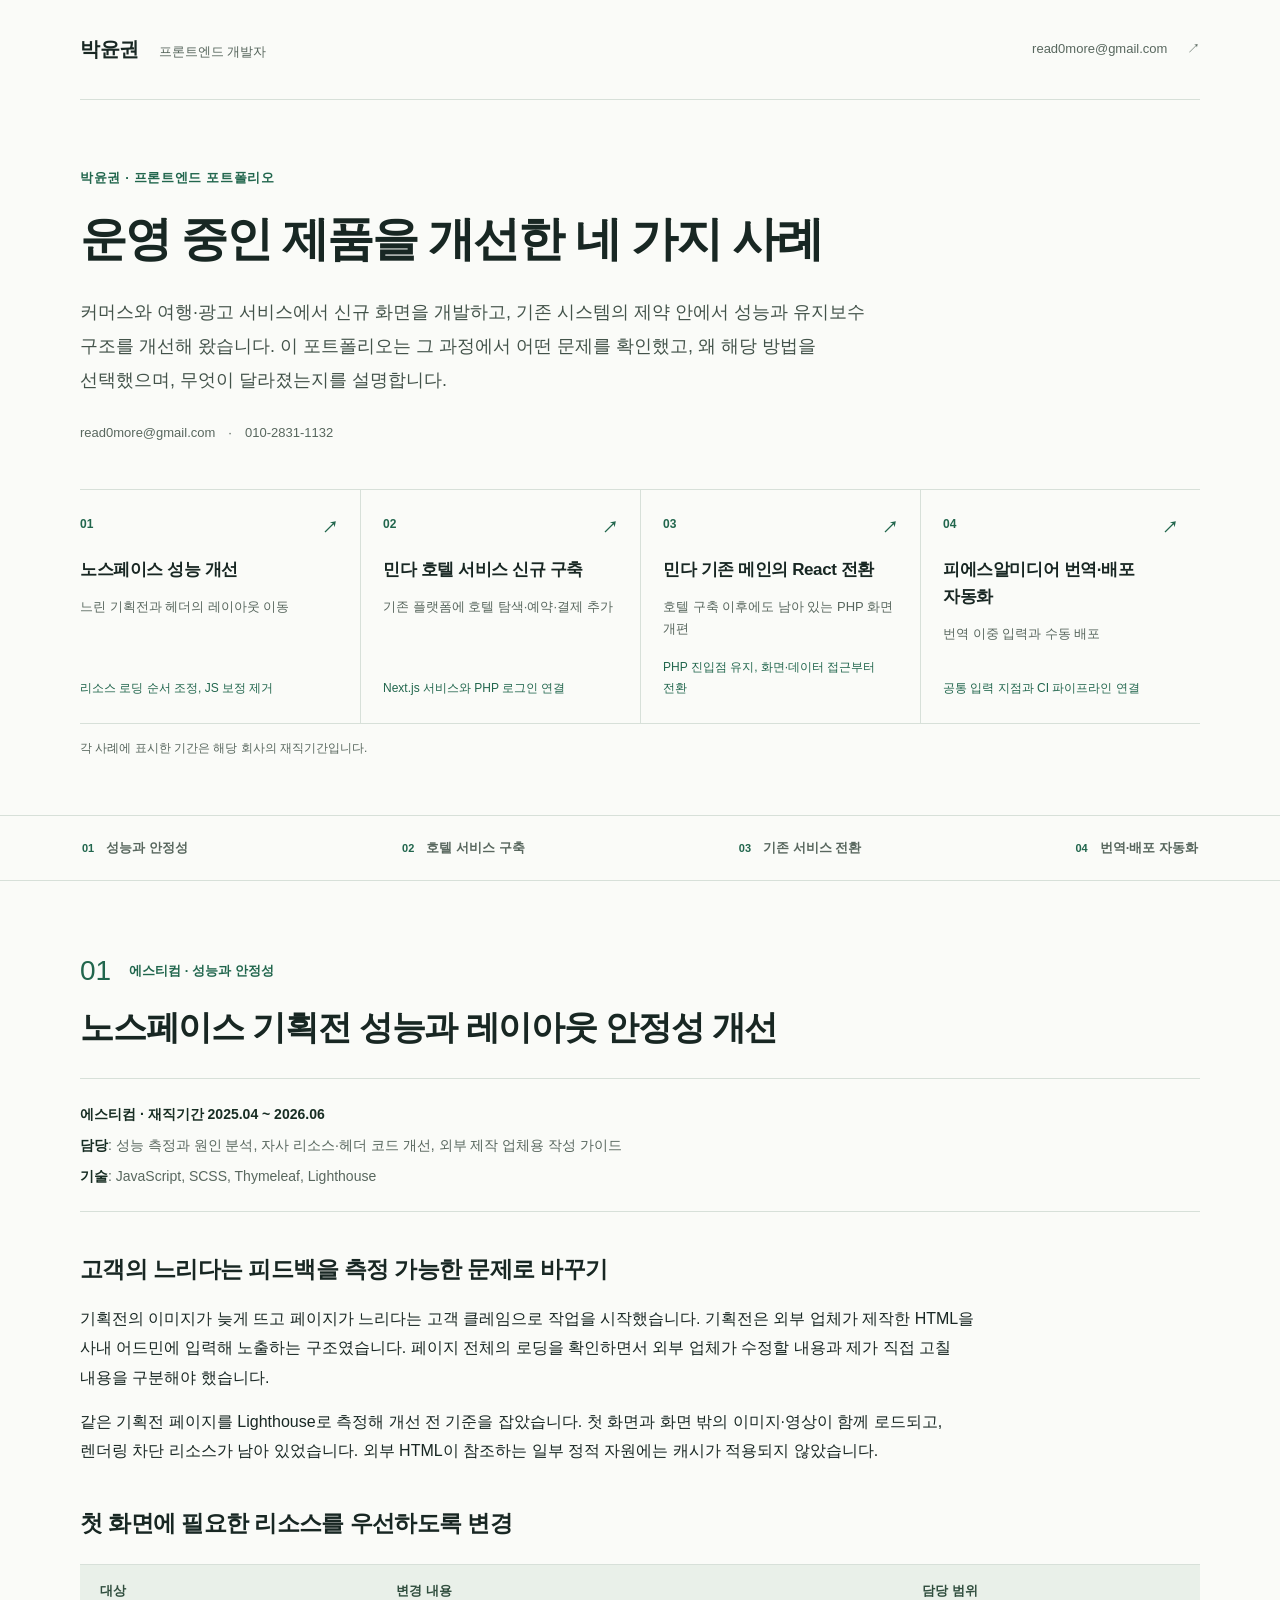
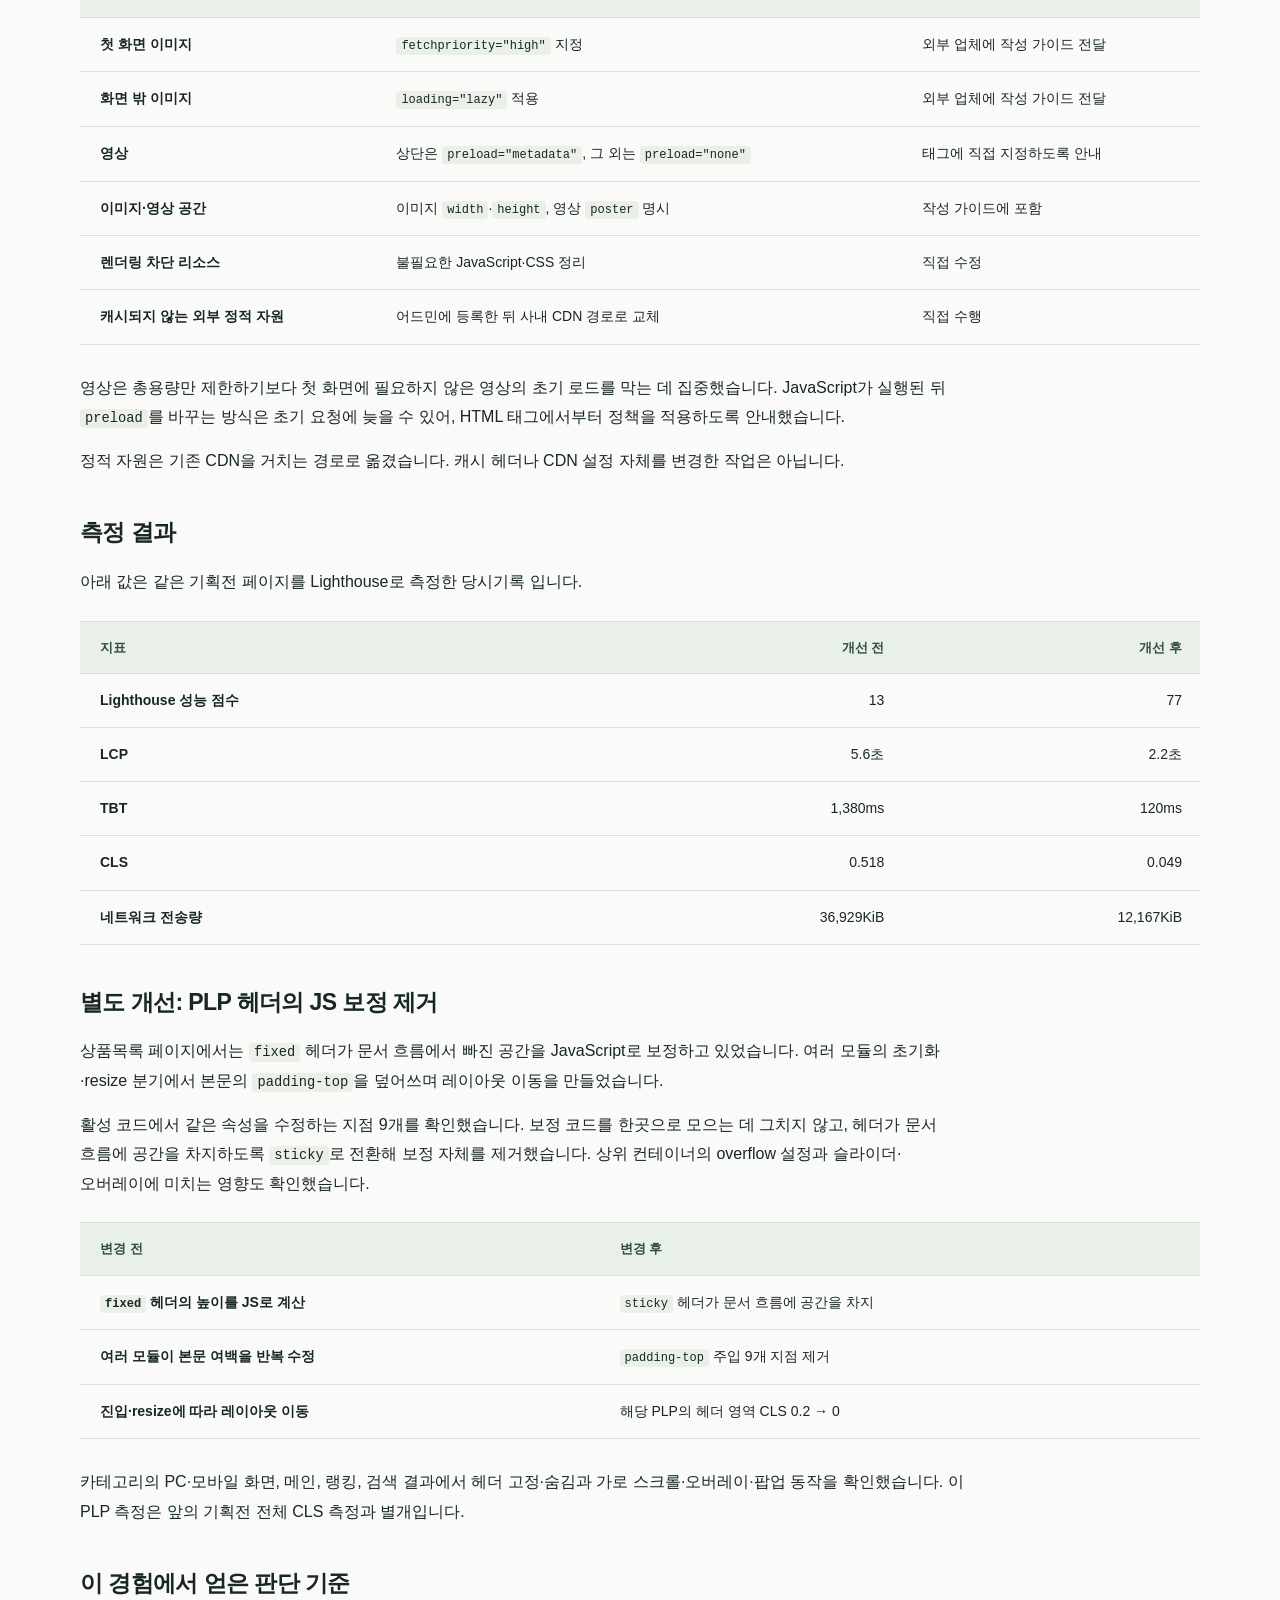
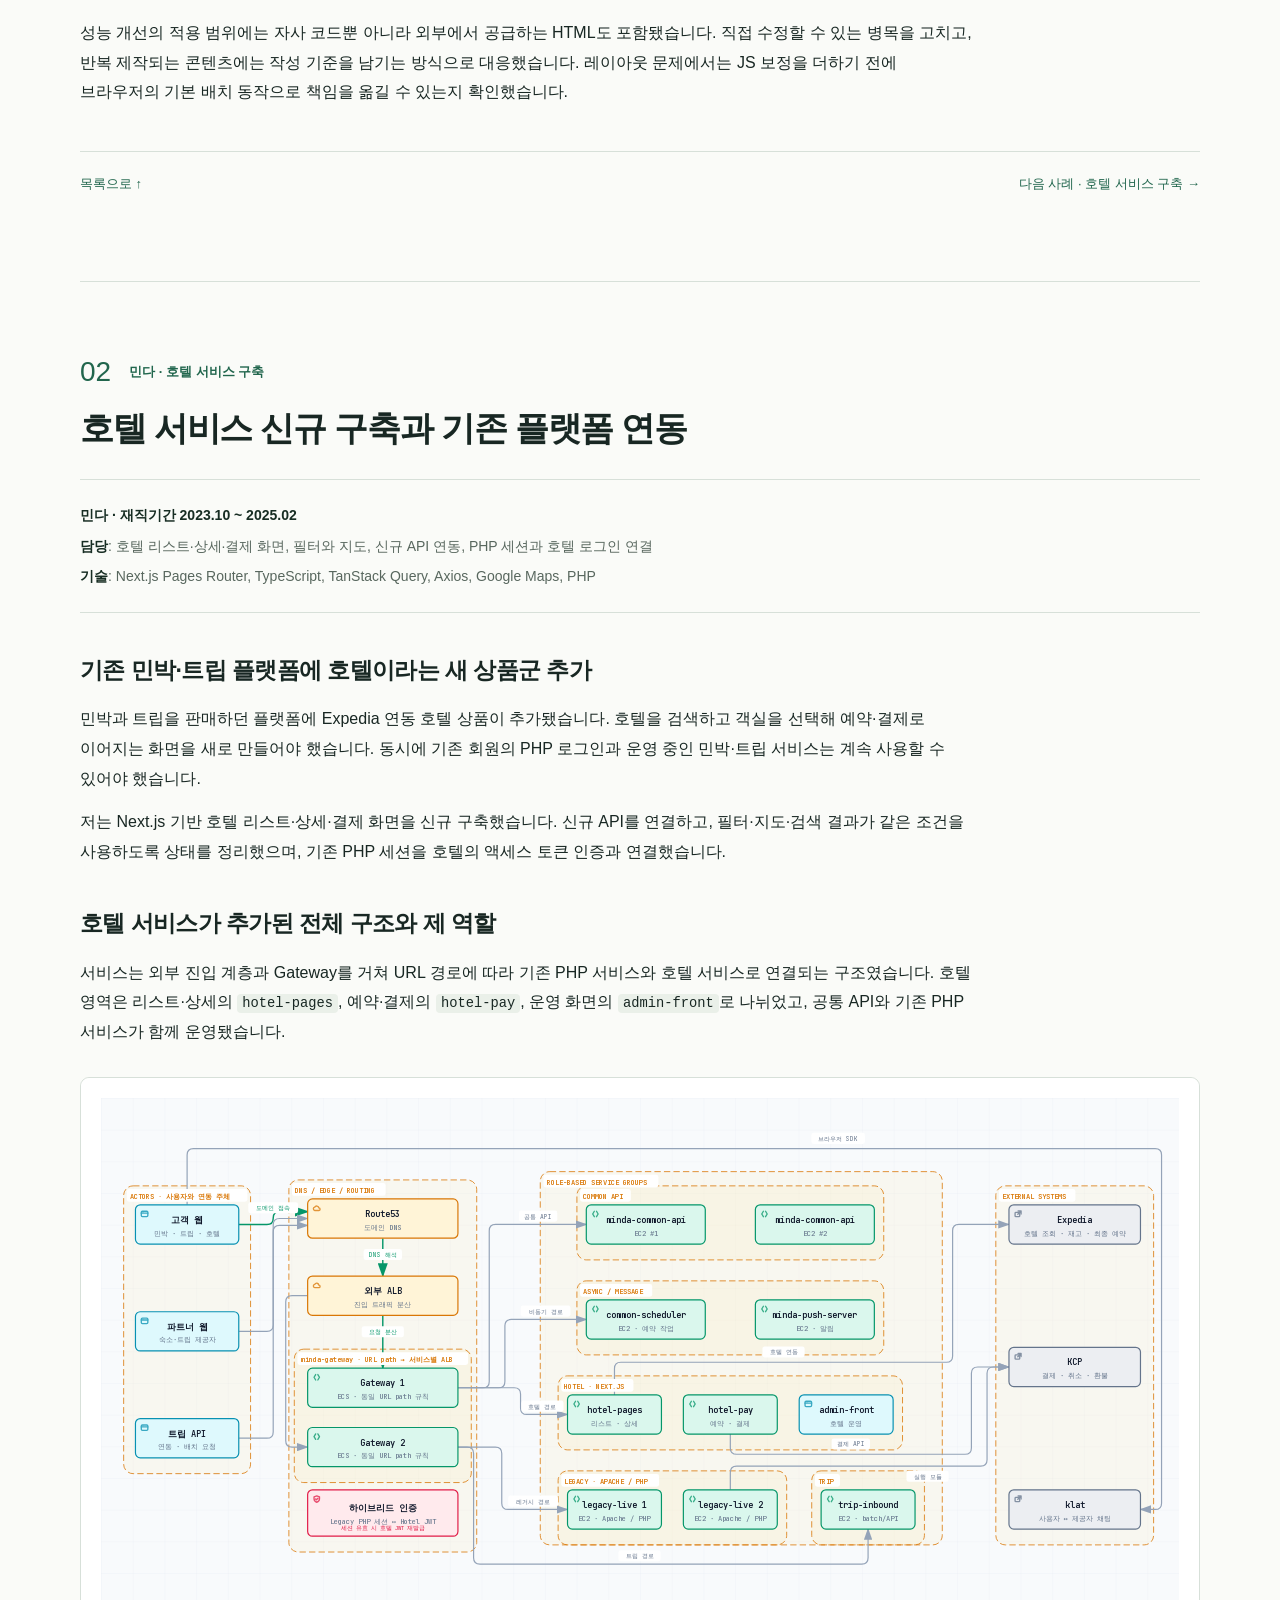
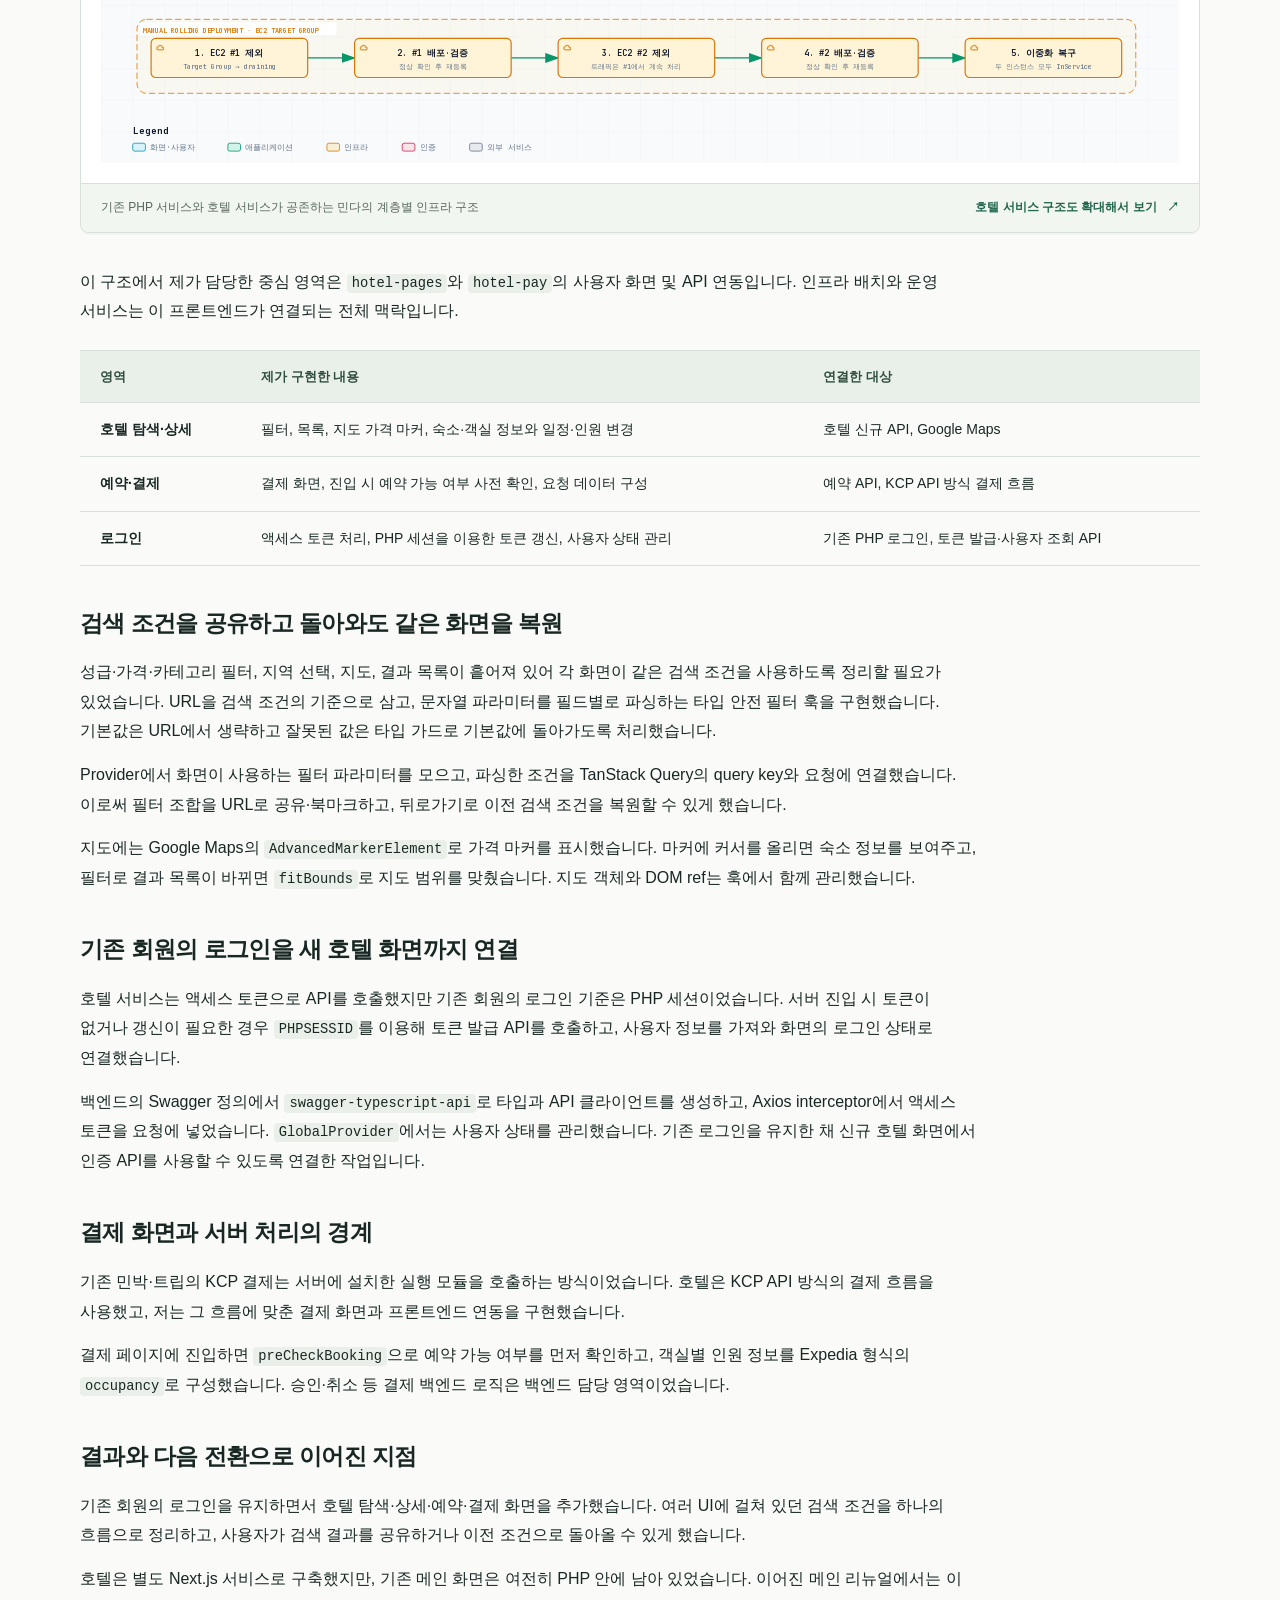
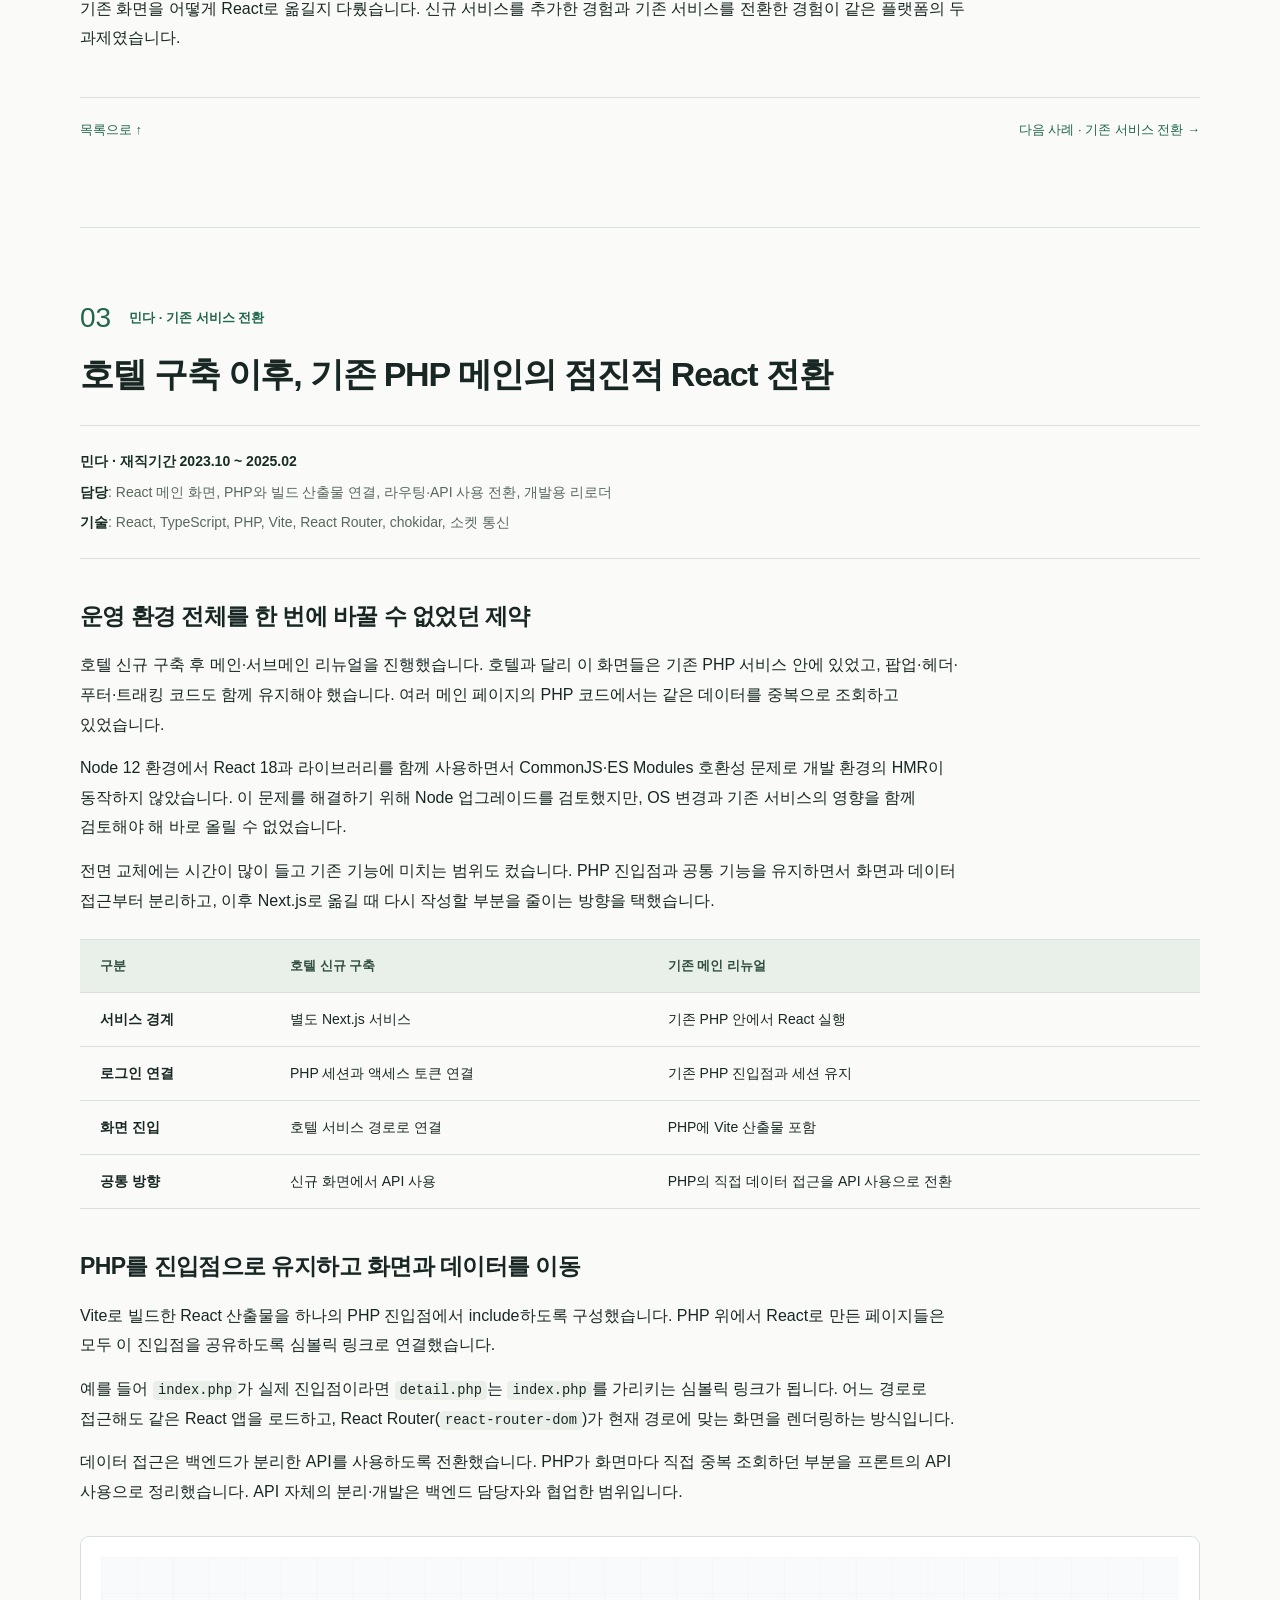
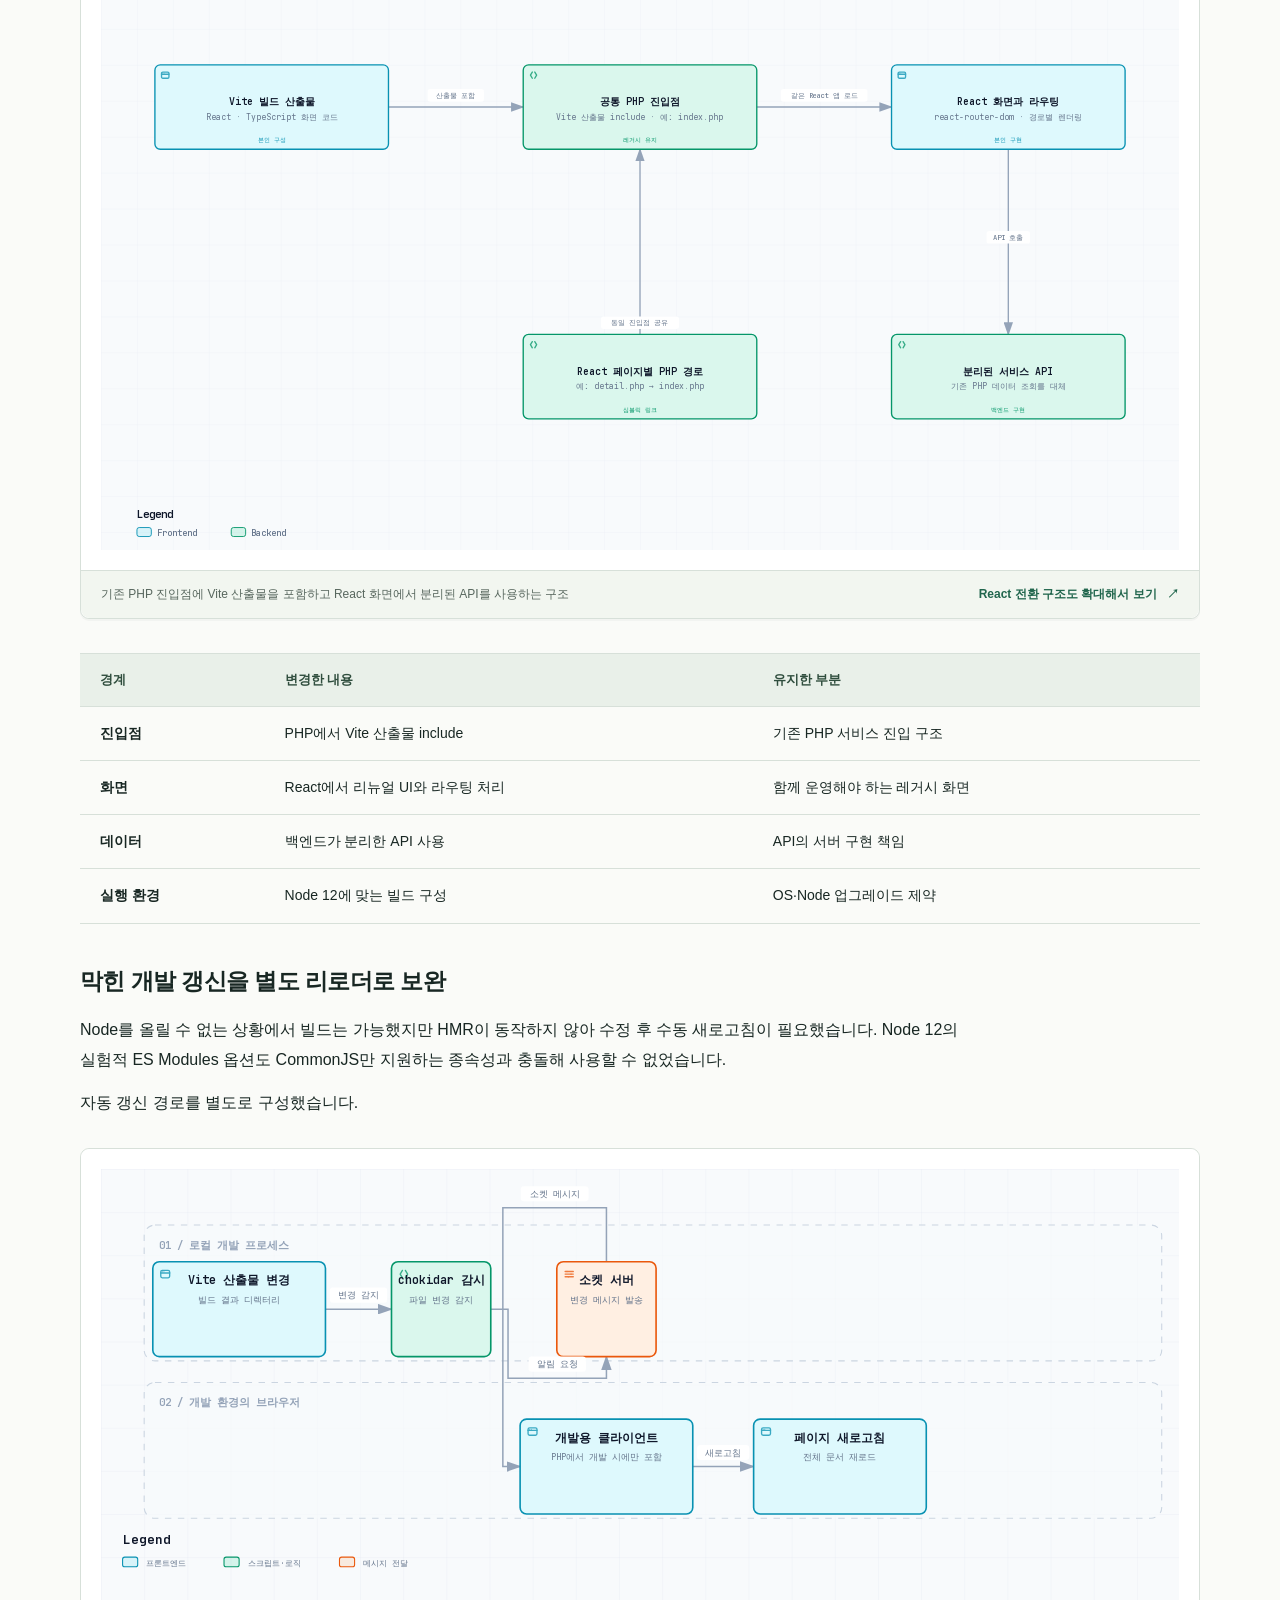
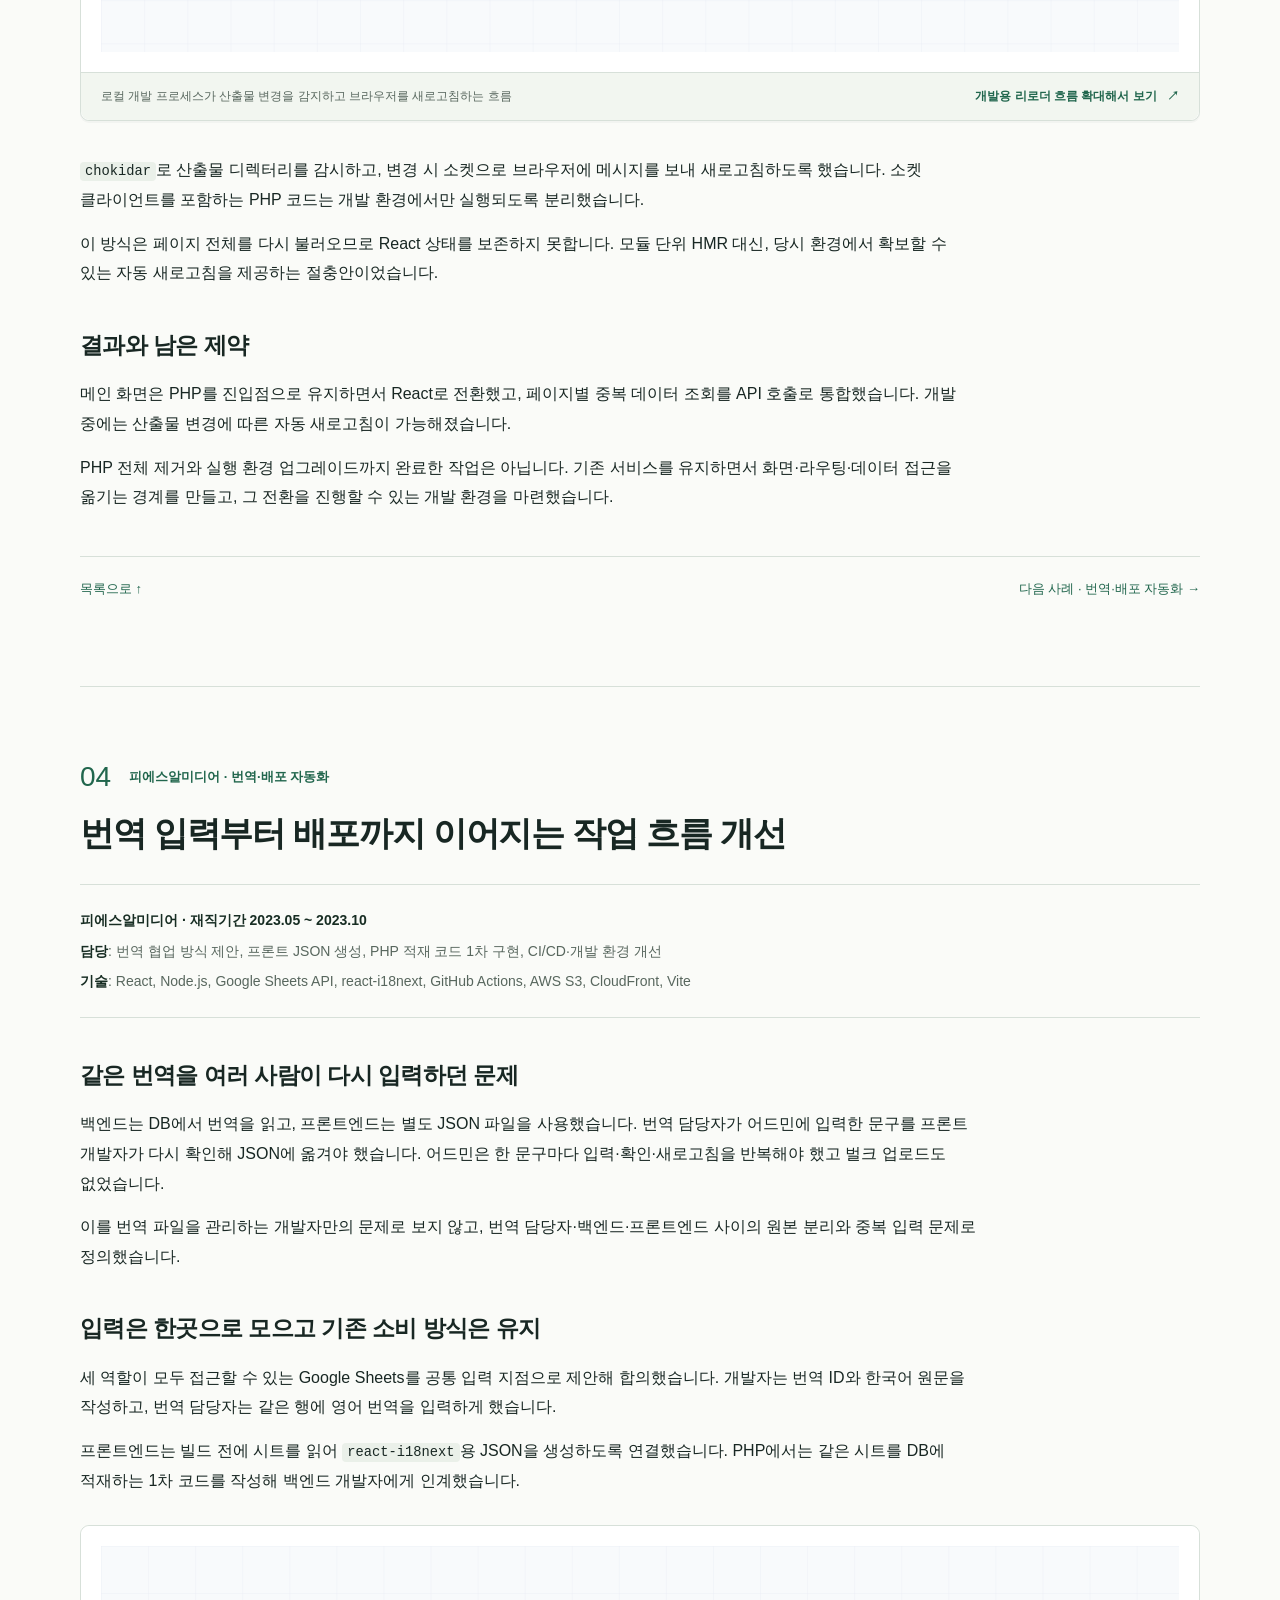
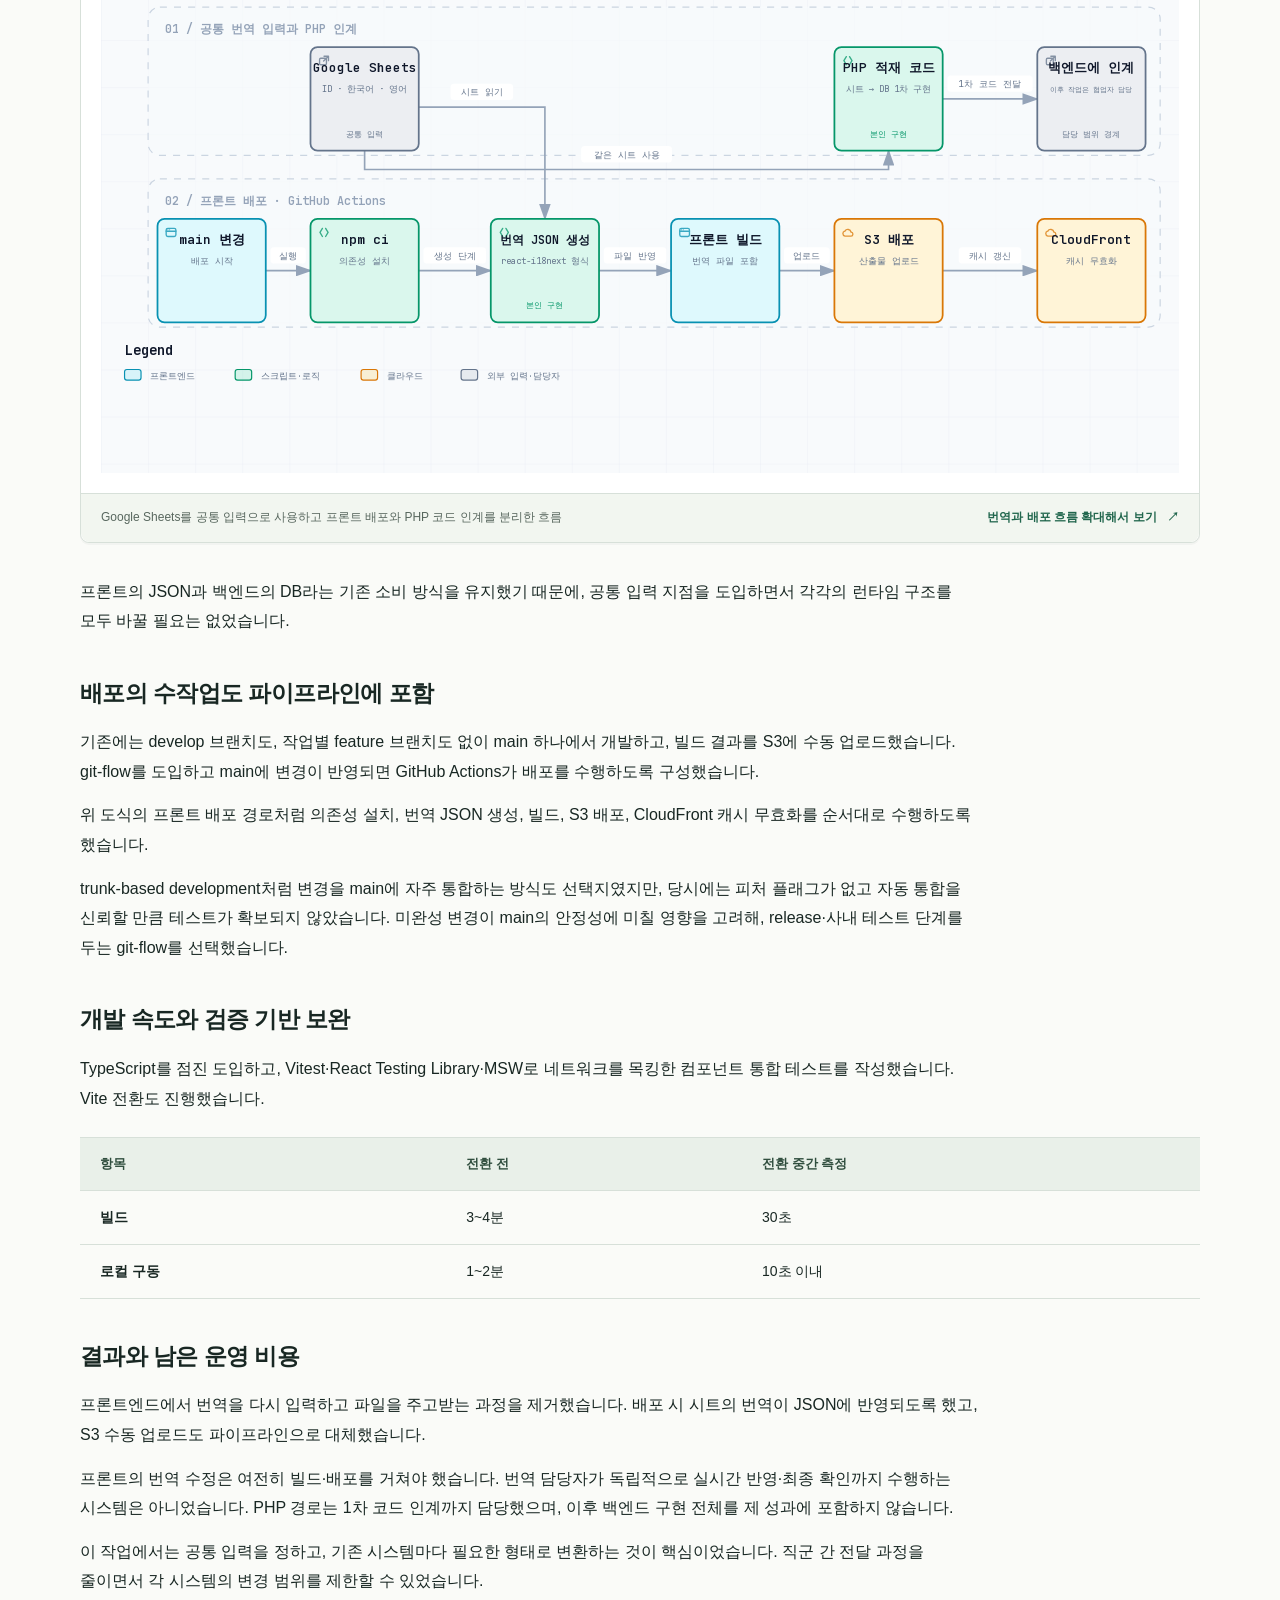
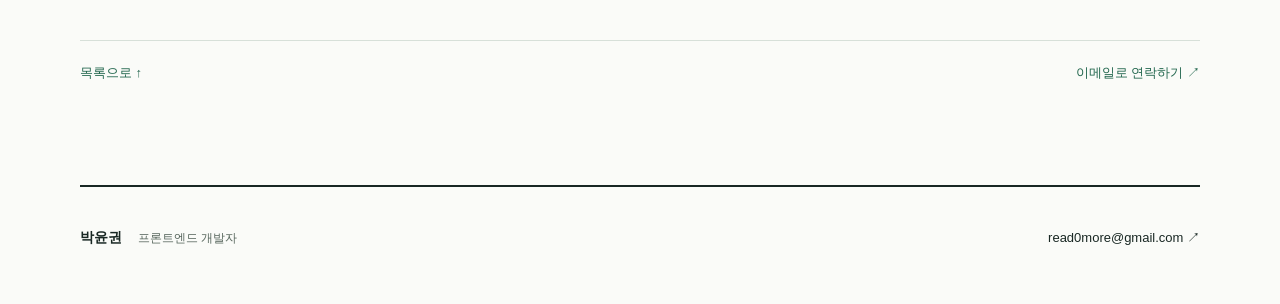
==== index.html @ 68dfb3a8 "포트폴리오 HTML 게시" ====
<!doctype html>
<html lang="ko"><head><meta charset="utf-8"><meta name="viewport" content="width=device-width,initial-scale=1"><meta name="color-scheme" content="light"><meta name="description" content="박윤권 프론트엔드 포트폴리오. 커머스 성능 개선, 호텔 서비스 신규 구축, PHP의 React 전환, 번역과 배포 자동화."><title>박윤권 · 프론트엔드 포트폴리오</title><style>:root{--ink:#182723;--muted:#58675e;--line:#d7e0d9;--paper:#fafbf8;--accent:#21664d;--wash:#e9f0e9;--white:#fff;--nav-height:64px;color-scheme:light;font-family:-apple-system,BlinkMacSystemFont,"Apple SD Gothic Neo","Malgun Gothic","Noto Sans KR",sans-serif;font-size:16px}
*{box-sizing:border-box}html{scroll-behavior:smooth;scroll-padding-top:16px}body{margin:0;background:var(--paper);color:var(--ink);line-height:1.85;word-break:keep-all;overflow-wrap:break-word}a{color:inherit;text-underline-offset:4px}button{font:inherit;cursor:pointer}button,a{-webkit-tap-highlight-color:transparent}button:focus-visible,a:focus-visible,[tabindex]:focus-visible{outline:3px solid #51886d;outline-offset:5px}.wrap{width:min(1120px,calc(100% - 96px));margin-inline:auto}.skip{position:fixed;top:-100px;background:var(--ink);color:#fff;z-index:20;padding:10px 18px}.skip:focus{top:8px}.site-header{display:flex;align-items:center;justify-content:space-between;min-height:100px;border-bottom:1px solid var(--line);gap:16px}.wordmark{font-size:20px;font-weight:760;text-decoration:none;letter-spacing:-.5px;white-space:nowrap}.wordmark span{font-size:13px;font-weight:500;margin-left:20px;color:var(--muted);letter-spacing:0}.contact-link{font-size:13px;text-decoration:none;color:var(--muted)}.contact-link span{margin-left:16px}.hero{padding-block:66px 56px}.eyebrow{font-size:13px;font-weight:750;letter-spacing:.05em;color:var(--accent);margin:0 0 18px}.hero h1{max-width:750px;font-size:clamp(32px,3.7vw,50px);line-height:1.3;letter-spacing:-2px;font-weight:750;margin:0 0 25px;text-wrap:balance}.hero-description{max-width:785px;font-size:18px;line-height:1.9;color:#43534a;margin:0}.hero-contact{display:flex;gap:13px;font-size:13px;margin-top:24px;color:var(--muted)}.hero-contact a{text-decoration:none}.overview{display:grid;grid-template-columns:repeat(4,minmax(0,1fr));margin-top:44px;border-top:1px solid var(--line);border-bottom:1px solid var(--line)}.overview-card{display:flex;flex-direction:column;gap:9px;text-decoration:none;padding:23px 22px 25px 0;min-width:0}.overview-card+.overview-card{padding-left:22px;border-left:1px solid var(--line)}.card-number{font-size:12px;color:var(--accent);font-weight:750;display:flex;justify-content:space-between}.card-number span{font-size:16px}.overview-card h3{font-size:17px;line-height:1.6;letter-spacing:-.4px;margin:4px 0}.overview-card p{font-size:13px;color:var(--muted);line-height:1.7;margin:0}.card-choice{font-size:12px;margin-top:auto;padding-top:8px;color:var(--accent);line-height:1.7}.overview-card:hover h3{text-decoration:underline;text-underline-offset:4px}.period-note{font-size:12px;color:var(--muted);margin:13px 0 0}.section-nav{position:sticky;top:0;z-index:5;background:rgba(250,251,248,.97);backdrop-filter:blur(12px);border-block:1px solid var(--line)}.section-nav .wrap{display:flex;justify-content:space-between;align-items:stretch;min-height:64px;gap:10px}.section-nav a{display:flex;align-items:center;gap:12px;font-size:13px;font-weight:600;text-decoration:none;border-bottom:3px solid transparent;padding:15px 2px 12px;color:var(--muted)}.section-nav a span{font-size:11px;font-variant-numeric:tabular-nums;color:var(--accent)}.section-nav a[aria-current="location"]{border-bottom-color:var(--accent);color:var(--ink)}.case{padding-block:76px 0;scroll-margin-top:0}.case+.case{border-top:1px solid var(--line);margin-top:85px}.case-header .eyebrow{display:flex;align-items:center;gap:18px;letter-spacing:0}.case-header .eyebrow span{font-size:28px;font-weight:500;line-height:1}.case-header h2{font-size:34px;line-height:1.45;letter-spacing:-1.2px;margin:0 0 26px;max-width:980px;text-wrap:balance}.case-meta{border-top:1px solid var(--line);border-bottom:1px solid var(--line);padding:18px 0;margin-bottom:40px;font-size:14px;line-height:1.9}.case-meta p{margin:4px 0!important;max-width:none!important}.case-meta p:first-child{font-weight:650}.case-meta p:first-child strong{font-weight:650}.case-meta p:not(:first-child){color:var(--muted)}.case-meta strong{color:var(--ink)}.case-content p{margin:14px 0;max-width:900px}.case-content strong{font-weight:700;color:#172d23}.story-block{margin-top:40px}.story-block:first-child{margin:0}.story-block h3{font-size:23px;line-height:1.5;letter-spacing:-.6px;margin:0 0 17px;font-weight:720}.table-scroll{width:100%;margin:24px 0 28px;overflow-x:auto;border-block:1px solid var(--line)}table{width:100%;border-collapse:collapse;font-size:14px;line-height:1.8;text-align:left}th,td{padding:14px 18px;vertical-align:top;border-bottom:1px solid var(--line)}th{background:var(--wash);font-size:13px;font-weight:700;white-space:nowrap;color:#304e3e}tbody tr:last-child td{border-bottom:0}td:first-child{font-weight:600}th:first-child,td:first-child{padding-left:20px}code{font-family:ui-monospace,SFMono-Regular,Consolas,monospace;font-size:.86em;background:#eaf0e9;padding:2px 5px;border-radius:4px;word-break:normal;overflow-wrap:anywhere}.diagram{margin:30px 0 34px;background:var(--white);border:1px solid var(--line);border-radius:9px;box-shadow:0 2px 0 rgba(28,48,36,.03)}.diagram-preview{display:block;width:100%;background:#fff;border:0;padding:20px;border-radius:9px 9px 0 0;line-height:0}.diagram-preview img{display:block;width:100%;height:auto}.diagram-preview:hover{background:#f6f9f5}.diagram figcaption{border-top:1px solid var(--line);display:flex;align-items:center;justify-content:space-between;gap:20px;padding:14px 20px;line-height:1.6;background:#f2f6f0;border-radius:0 0 9px 9px}.diagram figcaption>span{font-size:12px;color:var(--muted);max-width:60%}.open-diagram{border:0;background:transparent;color:var(--accent);padding:0;font-size:12px;font-weight:700;text-align:right}.open-diagram span{margin-left:7px}.case-end{display:flex;justify-content:space-between;gap:20px;border-top:1px solid var(--line);margin-top:44px;padding-top:20px;font-size:13px;color:var(--accent)}.case-end a{text-decoration:none}.case-end a:hover{text-decoration:underline}.site-footer{margin-top:100px;display:flex;justify-content:space-between;align-items:center;border-top:2px solid var(--ink);padding-block:24px 42px;font-size:14px}.site-footer p{font-weight:700}.site-footer span{font-size:12px;color:var(--muted);font-weight:400;margin-left:12px}.site-footer a{text-decoration:none;font-size:13px}dialog{padding:0;border:0;border-radius:10px;width:calc(100vw - 32px);max-width:none;height:calc(100dvh - 32px);max-height:none;background:#f7f9fc;box-shadow:0 24px 90px #13231940}dialog::backdrop{background:#0b2018bd}dialog[open]{display:flex;flex-direction:column}.dialog-toolbar{display:flex;align-items:center;justify-content:space-between;gap:20px;min-height:54px;padding:8px 20px;background:var(--white);border-bottom:1px solid var(--line)}.dialog-toolbar h2{font-size:14px;margin:0;font-weight:650;line-height:1.5}.dialog-toolbar button{border:1px solid var(--line);background:var(--paper);color:var(--ink);font-size:13px;border-radius:6px;padding:5px 13px;white-space:nowrap}.dialog-toolbar button span{font-size:20px;margin-left:8px}.dialog-toolbar button:hover{background:var(--wash)}#diagram-frame{flex:1;border:0;min-height:0;width:100%;background:#f7f9fc}
@media(min-width:1700px){.wrap{width:min(1200px,calc(100% - 120px))}.hero{padding-block:80px 64px}.hero h1{font-size:54px}.case-header h2{font-size:38px}.case-content p{font-size:17px}.story-block h3{font-size:25px}}
@media(max-width:900px){.wrap{width:calc(100% - 48px)}.overview{grid-template-columns:repeat(2,minmax(0,1fr))}.overview-card{padding:22px!important}.overview-card:nth-child(3){border-left:0}.overview-card:nth-child(n+3){border-top:1px solid var(--line)}.hero h1{max-width:640px}.case-header h2{font-size:29px}.diagram-preview{padding:10px}.section-nav a{font-size:12px;gap:7px}.case-content p{max-width:none}.contact-link{font-size:12px}.case{padding-top:54px}.hero-description{font-size:17px}}
@media(max-width:560px){html{scroll-padding-top:54px}.wrap{width:calc(100% - 36px)}.site-header{min-height:76px}.wordmark{font-size:18px}.wordmark span{margin-left:12px;font-size:11px}.contact-link{display:none}.hero{padding-block:36px 30px}.hero h1{font-size:32px;letter-spacing:-1.3px;line-height:1.4}.hero-description{font-size:15px;line-height:1.85}.hero-contact{font-size:12px;gap:8px;flex-wrap:wrap}.eyebrow{font-size:11px}.overview{margin-top:28px}.overview-card{padding:17px 13px!important}.overview-card h3{font-size:15px}.overview-card p,.card-choice{font-size:11px}.period-note{font-size:11px;line-height:1.75}.section-nav .wrap{display:grid;grid-template-columns:1fr 1fr;gap:0 16px;min-height:80px}.section-nav a{padding:9px 0 7px;font-size:11px;border-bottom-width:2px;line-height:1.5}.case{padding-top:42px;scroll-margin-top:0}.case+.case{margin-top:52px}.case-header .eyebrow span{font-size:23px}.case-header h2{font-size:26px;letter-spacing:-.8px;margin-bottom:20px}.case-meta{font-size:12px;padding-block:12px;margin-bottom:30px}.case-content p{font-size:15px;line-height:1.95}.story-block{margin-top:32px}.story-block h3{font-size:20px;line-height:1.55}table{min-width:520px;font-size:12px}th{font-size:12px}th,td{padding:12px}.diagram{margin-inline:-6px}.diagram-preview{padding:5px}.diagram figcaption{display:block;padding:12px}.diagram figcaption>span{display:block;max-width:none;font-size:11px}.open-diagram{display:block;text-align:left;margin-top:9px;font-size:11px}.case-end{font-size:11px;gap:10px}.site-footer{display:block;margin-top:60px;padding-bottom:30px}.site-footer p{margin-bottom:6px}dialog{width:100vw;height:100dvh;max-height:none;border-radius:0}.dialog-toolbar{padding:8px 12px;gap:12px}.dialog-toolbar h2{font-size:12px}.dialog-toolbar button{font-size:12px;padding:5px 10px}}
@media(prefers-reduced-motion:reduce){html{scroll-behavior:auto}}
@media print{html{scroll-behavior:auto}.wrap{width:auto;margin:0}.site-header,.section-nav,.case-end,dialog,.skip,.contact-link,.open-diagram{display:none!important}body{background:white;font-size:10pt;line-height:1.65}.hero{padding:0 0 20px}.hero h1{font-size:26pt}.hero-description{font-size:11pt}.overview-card{padding:12px!important}.case{break-before:page;padding-top:15px}.case+.case{margin-top:0;border:0}.case-header h2{font-size:20pt}.story-block h3{font-size:14pt;break-after:avoid}.story-block{margin-top:22px}p{orphans:3;widows:3}.diagram{break-inside:avoid;box-shadow:none}.diagram figcaption>span{max-width:none}.case-meta{font-size:10pt}table{font-size:9pt}.table-scroll{overflow:visible}.site-footer{margin-top:30px}.hero h1,.case-header h2{max-width:none}.diagram-preview{padding:5px}}

@media screen and (max-width:560px){.table-scroll{overflow:visible}table{display:block;min-width:0}thead{position:absolute;width:1px;height:1px;overflow:hidden;clip-path:inset(50%)}tbody{display:block}tbody tr{display:block;padding:10px 0;border-bottom:1px solid var(--line)}tbody tr:last-child{border-bottom:0}td,td:first-child,th:first-child{padding:5px 2px}td{display:grid;grid-template-columns:86px minmax(0,1fr);gap:10px;border:0;font-size:12px;font-weight:400!important;text-align:left!important}td:before{content:attr(data-label);color:var(--accent);font-size:11px;font-weight:700}td:first-child{font-weight:650!important}}
</style></head>
<body><a class="skip" href="#case-1">본문으로 이동</a><div id="top"></div><header class="site-header wrap"><a class="wordmark" href="#top">박윤권<span>프론트엔드 개발자</span></a><a class="contact-link" href="mailto:read0more@gmail.com">read0more@gmail.com <span aria-hidden="true">↗</span></a></header>
<main><section class="hero wrap" aria-labelledby="hero-title"><p class="eyebrow">박윤권 · 프론트엔드 포트폴리오</p><h1 id="hero-title">운영 중인 제품을 개선한 네 가지 사례</h1><p class="hero-description">커머스와 여행·광고 서비스에서 신규 화면을 개발하고, 기존 시스템의 제약 안에서 성능과 유지보수 구조를 개선해 왔습니다. 이 포트폴리오는 그 과정에서 어떤 문제를 확인했고, 왜 해당 방법을 선택했으며, 무엇이 달라졌는지를 설명합니다.</p><div class="hero-contact"><a href="mailto:read0more@gmail.com">read0more@gmail.com</a><span aria-hidden="true">·</span><a href="tel:01028311132">010-2831-1132</a></div><div class="overview"><a href="#case-1" class="overview-card"><span class="card-number">01 <span aria-hidden="true">↗</span></span><h3>노스페이스 성능 개선</h3><p>느린 기획전과 헤더의 레이아웃 이동</p><span class="card-choice">리소스 로딩 순서 조정, JS 보정 제거</span></a><a href="#case-2" class="overview-card"><span class="card-number">02 <span aria-hidden="true">↗</span></span><h3>민다 호텔 서비스 신규 구축</h3><p>기존 플랫폼에 호텔 탐색·예약·결제 추가</p><span class="card-choice">Next.js 서비스와 PHP 로그인 연결</span></a><a href="#case-3" class="overview-card"><span class="card-number">03 <span aria-hidden="true">↗</span></span><h3>민다 기존 메인의 React 전환</h3><p>호텔 구축 이후에도 남아 있는 PHP 화면 개편</p><span class="card-choice">PHP 진입점 유지, 화면·데이터 접근부터 전환</span></a><a href="#case-4" class="overview-card"><span class="card-number">04 <span aria-hidden="true">↗</span></span><h3>피에스알미디어 번역·배포 자동화</h3><p>번역 이중 입력과 수동 배포</p><span class="card-choice">공통 입력 지점과 CI 파이프라인 연결</span></a></div><p class="period-note">각 사례에 표시한 기간은 해당 회사의 재직기간입니다.</p></section>
<nav class="section-nav" aria-label="포트폴리오 사례"><div class="wrap"><a href="#case-1" data-section="case-1"><span>01</span> 성능과 안정성</a><a href="#case-2" data-section="case-2"><span>02</span> 호텔 서비스 구축</a><a href="#case-3" data-section="case-3"><span>03</span> 기존 서비스 전환</a><a href="#case-4" data-section="case-4"><span>04</span> 번역·배포 자동화</a></div></nav><div class="cases wrap"><article id="case-1" class="case" aria-labelledby="case-title-1"><header class="case-header"><p class="eyebrow"><span>01</span> 에스티컴 · 성능과 안정성</p><h2 id="case-title-1">노스페이스 기획전 성능과 레이아웃 안정성 개선</h2></header><div class="case-content"><section class="story-block"><div class="case-meta"><p><strong>에스티컴 · 재직기간 2025.04 ~ 2026.06</strong></p>
<p><strong>담당</strong>: 성능 측정과 원인 분석, 자사 리소스·헤더 코드 개선, 외부 제작 업체용 작성 가이드</p>
<p><strong>기술</strong>: JavaScript, SCSS, Thymeleaf, Lighthouse</p></div>
</section><section class="story-block"><h3>고객의 느리다는 피드백을 측정 가능한 문제로 바꾸기</h3>
<p>기획전의 이미지가 늦게 뜨고 페이지가 느리다는 고객 클레임으로 작업을 시작했습니다. 기획전은 외부 업체가 제작한 HTML을 사내 어드민에 입력해 노출하는 구조였습니다. 페이지 전체의 로딩을 확인하면서 외부 업체가 수정할 내용과 제가 직접 고칠 내용을 구분해야 했습니다.</p>
<p>같은 기획전 페이지를 Lighthouse로 측정해 개선 전 기준을 잡았습니다. 첫 화면과 화면 밖의 이미지·영상이 함께 로드되고, 렌더링 차단 리소스가 남아 있었습니다. 외부 HTML이 참조하는 일부 정적 자원에는 캐시가 적용되지 않았습니다.</p>
</section><section class="story-block"><h3>첫 화면에 필요한 리소스를 우선하도록 변경</h3>
<div class="table-scroll" tabindex="0" role="region" aria-label="비교 표"><table>
<thead>
<tr>
<th>대상</th>
<th>변경 내용</th>
<th>담당 범위</th>
</tr>
</thead>
<tbody><tr>
<td data-label="대상"><span class="cell-value">첫 화면 이미지</span></td>
<td data-label="변경 내용"><span class="cell-value"><code>fetchpriority=&quot;high&quot;</code> 지정</span></td>
<td data-label="담당 범위"><span class="cell-value">외부 업체에 작성 가이드 전달</span></td>
</tr>
<tr>
<td data-label="대상"><span class="cell-value">화면 밖 이미지</span></td>
<td data-label="변경 내용"><span class="cell-value"><code>loading=&quot;lazy&quot;</code> 적용</span></td>
<td data-label="담당 범위"><span class="cell-value">외부 업체에 작성 가이드 전달</span></td>
</tr>
<tr>
<td data-label="대상"><span class="cell-value">영상</span></td>
<td data-label="변경 내용"><span class="cell-value">상단은 <code>preload=&quot;metadata&quot;</code>, 그 외는 <code>preload=&quot;none&quot;</code></span></td>
<td data-label="담당 범위"><span class="cell-value">태그에 직접 지정하도록 안내</span></td>
</tr>
<tr>
<td data-label="대상"><span class="cell-value">이미지·영상 공간</span></td>
<td data-label="변경 내용"><span class="cell-value">이미지 <code>width</code>·<code>height</code>, 영상 <code>poster</code> 명시</span></td>
<td data-label="담당 범위"><span class="cell-value">작성 가이드에 포함</span></td>
</tr>
<tr>
<td data-label="대상"><span class="cell-value">렌더링 차단 리소스</span></td>
<td data-label="변경 내용"><span class="cell-value">불필요한 JavaScript·CSS 정리</span></td>
<td data-label="담당 범위"><span class="cell-value">직접 수정</span></td>
</tr>
<tr>
<td data-label="대상"><span class="cell-value">캐시되지 않는 외부 정적 자원</span></td>
<td data-label="변경 내용"><span class="cell-value">어드민에 등록한 뒤 사내 CDN 경로로 교체</span></td>
<td data-label="담당 범위"><span class="cell-value">직접 수행</span></td>
</tr>
</tbody></table></div>
<p>영상은 총용량만 제한하기보다 첫 화면에 필요하지 않은 영상의 초기 로드를 막는 데 집중했습니다. JavaScript가 실행된 뒤 <code>preload</code>를 바꾸는 방식은 초기 요청에 늦을 수 있어, HTML 태그에서부터 정책을 적용하도록 안내했습니다.</p>
<p>정적 자원은 기존 CDN을 거치는 경로로 옮겼습니다. 캐시 헤더나 CDN 설정 자체를 변경한 작업은 아닙니다.</p>
</section><section class="story-block"><h3>측정 결과</h3>
<p>아래 값은 같은 기획전 페이지를 Lighthouse로 측정한 당시기록 입니다.</p>
<div class="table-scroll" tabindex="0" role="region" aria-label="비교 표"><table>
<thead>
<tr>
<th>지표</th>
<th align="right">개선 전</th>
<th align="right">개선 후</th>
</tr>
</thead>
<tbody><tr>
<td data-label="지표"><span class="cell-value">Lighthouse 성능 점수</span></td>
<td align="right" data-label="개선 전"><span class="cell-value">13</span></td>
<td align="right" data-label="개선 후"><span class="cell-value">77</span></td>
</tr>
<tr>
<td data-label="지표"><span class="cell-value">LCP</span></td>
<td align="right" data-label="개선 전"><span class="cell-value">5.6초</span></td>
<td align="right" data-label="개선 후"><span class="cell-value">2.2초</span></td>
</tr>
<tr>
<td data-label="지표"><span class="cell-value">TBT</span></td>
<td align="right" data-label="개선 전"><span class="cell-value">1,380ms</span></td>
<td align="right" data-label="개선 후"><span class="cell-value">120ms</span></td>
</tr>
<tr>
<td data-label="지표"><span class="cell-value">CLS</span></td>
<td align="right" data-label="개선 전"><span class="cell-value">0.518</span></td>
<td align="right" data-label="개선 후"><span class="cell-value">0.049</span></td>
</tr>
<tr>
<td data-label="지표"><span class="cell-value">네트워크 전송량</span></td>
<td align="right" data-label="개선 전"><span class="cell-value">36,929KiB</span></td>
<td align="right" data-label="개선 후"><span class="cell-value">12,167KiB</span></td>
</tr>
</tbody></table></div>
</section><section class="story-block"><h3>별도 개선: PLP 헤더의 JS 보정 제거</h3>
<p>상품목록 페이지에서는 <code>fixed</code> 헤더가 문서 흐름에서 빠진 공간을 JavaScript로 보정하고 있었습니다. 여러 모듈의 초기화·resize 분기에서 본문의 <code>padding-top</code>을 덮어쓰며 레이아웃 이동을 만들었습니다.</p>
<p>활성 코드에서 같은 속성을 수정하는 지점 9개를 확인했습니다. 보정 코드를 한곳으로 모으는 데 그치지 않고, 헤더가 문서 흐름에 공간을 차지하도록 <code>sticky</code>로 전환해 보정 자체를 제거했습니다. 상위 컨테이너의 overflow 설정과 슬라이더·오버레이에 미치는 영향도 확인했습니다.</p>
<div class="table-scroll" tabindex="0" role="region" aria-label="비교 표"><table>
<thead>
<tr>
<th>변경 전</th>
<th>변경 후</th>
</tr>
</thead>
<tbody><tr>
<td data-label="변경 전"><span class="cell-value"><code>fixed</code> 헤더의 높이를 JS로 계산</span></td>
<td data-label="변경 후"><span class="cell-value"><code>sticky</code> 헤더가 문서 흐름에 공간을 차지</span></td>
</tr>
<tr>
<td data-label="변경 전"><span class="cell-value">여러 모듈이 본문 여백을 반복 수정</span></td>
<td data-label="변경 후"><span class="cell-value"><code>padding-top</code> 주입 9개 지점 제거</span></td>
</tr>
<tr>
<td data-label="변경 전"><span class="cell-value">진입·resize에 따라 레이아웃 이동</span></td>
<td data-label="변경 후"><span class="cell-value">해당 PLP의 헤더 영역 CLS 0.2 → 0</span></td>
</tr>
</tbody></table></div>
<p>카테고리의 PC·모바일 화면, 메인, 랭킹, 검색 결과에서 헤더 고정·숨김과 가로 스크롤·오버레이·팝업 동작을 확인했습니다. 이 PLP 측정은 앞의 기획전 전체 CLS 측정과 별개입니다.</p>
</section><section class="story-block"><h3>이 경험에서 얻은 판단 기준</h3>
<p>성능 개선의 적용 범위에는 자사 코드뿐 아니라 외부에서 공급하는 HTML도 포함됐습니다. 직접 수정할 수 있는 병목을 고치고, 반복 제작되는 콘텐츠에는 작성 기준을 남기는 방식으로 대응했습니다. 레이아웃 문제에서는 JS 보정을 더하기 전에 브라우저의 기본 배치 동작으로 책임을 옮길 수 있는지 확인했습니다.</p>
</section></div><div class="case-end"><a href="#top">목록으로 ↑</a><a href="#case-2">다음 사례 · 호텔 서비스 구축 →</a></div></article>
<article id="case-2" class="case" aria-labelledby="case-title-2"><header class="case-header"><p class="eyebrow"><span>02</span> 민다 · 호텔 서비스 구축</p><h2 id="case-title-2">호텔 서비스 신규 구축과 기존 플랫폼 연동</h2></header><div class="case-content"><section class="story-block"><div class="case-meta"><p><strong>민다 · 재직기간 2023.10 ~ 2025.02</strong></p>
<p><strong>담당</strong>: 호텔 리스트·상세·결제 화면, 필터와 지도, 신규 API 연동, PHP 세션과 호텔 로그인 연결</p>
<p><strong>기술</strong>: Next.js Pages Router, TypeScript, TanStack Query, Axios, Google Maps, PHP</p></div>
</section><section class="story-block"><h3>기존 민박·트립 플랫폼에 호텔이라는 새 상품군 추가</h3>
<p>민박과 트립을 판매하던 플랫폼에 Expedia 연동 호텔 상품이 추가됐습니다. 호텔을 검색하고 객실을 선택해 예약·결제로 이어지는 화면을 새로 만들어야 했습니다. 동시에 기존 회원의 PHP 로그인과 운영 중인 민박·트립 서비스는 계속 사용할 수 있어야 했습니다.</p>
<p>저는 Next.js 기반 호텔 리스트·상세·결제 화면을 신규 구축했습니다. 신규 API를 연결하고, 필터·지도·검색 결과가 같은 조건을 사용하도록 상태를 정리했으며, 기존 PHP 세션을 호텔의 액세스 토큰 인증과 연결했습니다.</p>
</section><section class="story-block"><h3>호텔 서비스가 추가된 전체 구조와 제 역할</h3>
<p>서비스는 외부 진입 계층과 Gateway를 거쳐 URL 경로에 따라 기존 PHP 서비스와 호텔 서비스로 연결되는 구조였습니다. 호텔 영역은 리스트·상세의 <code>hotel-pages</code>, 예약·결제의 <code>hotel-pay</code>, 운영 화면의 <code>admin-front</code>로 나뉘었고, 공통 API와 기존 PHP 서비스가 함께 운영됐습니다.</p>
<figure class="diagram" id="diagram-05-hotel"><button class="diagram-preview" type="button" data-diagram="05-hotel" data-title="호텔 서비스 구조도 확대해서 보기" aria-label="호텔 서비스 구조도 확대해서 보기"><img src="[data-uri]" alt="기존 PHP 서비스와 호텔 서비스가 공존하는 민다의 계층별 인프라 구조" loading="lazy" decoding="async"></button><figcaption><span>기존 PHP 서비스와 호텔 서비스가 공존하는 민다의 계층별 인프라 구조</span><button type="button" class="open-diagram" data-diagram="05-hotel" data-title="호텔 서비스 구조도 확대해서 보기">호텔 서비스 구조도 확대해서 보기 <span aria-hidden="true">↗</span></button></figcaption></figure>
<p>이 구조에서 제가 담당한 중심 영역은 <code>hotel-pages</code>와 <code>hotel-pay</code>의 사용자 화면 및 API 연동입니다. 인프라 배치와 운영 서비스는 이 프론트엔드가 연결되는 전체 맥락입니다.</p>
<div class="table-scroll" tabindex="0" role="region" aria-label="비교 표"><table>
<thead>
<tr>
<th>영역</th>
<th>제가 구현한 내용</th>
<th>연결한 대상</th>
</tr>
</thead>
<tbody><tr>
<td data-label="영역"><span class="cell-value">호텔 탐색·상세</span></td>
<td data-label="제가 구현한 내용"><span class="cell-value">필터, 목록, 지도 가격 마커, 숙소·객실 정보와 일정·인원 변경</span></td>
<td data-label="연결한 대상"><span class="cell-value">호텔 신규 API, Google Maps</span></td>
</tr>
<tr>
<td data-label="영역"><span class="cell-value">예약·결제</span></td>
<td data-label="제가 구현한 내용"><span class="cell-value">결제 화면, 진입 시 예약 가능 여부 사전 확인, 요청 데이터 구성</span></td>
<td data-label="연결한 대상"><span class="cell-value">예약 API, KCP API 방식 결제 흐름</span></td>
</tr>
<tr>
<td data-label="영역"><span class="cell-value">로그인</span></td>
<td data-label="제가 구현한 내용"><span class="cell-value">액세스 토큰 처리, PHP 세션을 이용한 토큰 갱신, 사용자 상태 관리</span></td>
<td data-label="연결한 대상"><span class="cell-value">기존 PHP 로그인, 토큰 발급·사용자 조회 API</span></td>
</tr>
</tbody></table></div>
</section><section class="story-block"><h3>검색 조건을 공유하고 돌아와도 같은 화면을 복원</h3>
<p>성급·가격·카테고리 필터, 지역 선택, 지도, 결과 목록이 흩어져 있어 각 화면이 같은 검색 조건을 사용하도록 정리할 필요가 있었습니다. URL을 검색 조건의 기준으로 삼고, 문자열 파라미터를 필드별로 파싱하는 타입 안전 필터 훅을 구현했습니다. 기본값은 URL에서 생략하고 잘못된 값은 타입 가드로 기본값에 돌아가도록 처리했습니다.</p>
<p>Provider에서 화면이 사용하는 필터 파라미터를 모으고, 파싱한 조건을 TanStack Query의 query key와 요청에 연결했습니다. 이로써 필터 조합을 URL로 공유·북마크하고, 뒤로가기로 이전 검색 조건을 복원할 수 있게 했습니다.</p>
<p>지도에는 Google Maps의 <code>AdvancedMarkerElement</code>로 가격 마커를 표시했습니다. 마커에 커서를 올리면 숙소 정보를 보여주고, 필터로 결과 목록이 바뀌면 <code>fitBounds</code>로 지도 범위를 맞췄습니다. 지도 객체와 DOM ref는 훅에서 함께 관리했습니다.</p>
</section><section class="story-block"><h3>기존 회원의 로그인을 새 호텔 화면까지 연결</h3>
<p>호텔 서비스는 액세스 토큰으로 API를 호출했지만 기존 회원의 로그인 기준은 PHP 세션이었습니다. 서버 진입 시 토큰이 없거나 갱신이 필요한 경우 <code>PHPSESSID</code>를 이용해 토큰 발급 API를 호출하고, 사용자 정보를 가져와 화면의 로그인 상태로 연결했습니다.</p>
<p>백엔드의 Swagger 정의에서 <code>swagger-typescript-api</code>로 타입과 API 클라이언트를 생성하고, Axios interceptor에서 액세스 토큰을 요청에 넣었습니다. <code>GlobalProvider</code>에서는 사용자 상태를 관리했습니다. 기존 로그인을 유지한 채 신규 호텔 화면에서 인증 API를 사용할 수 있도록 연결한 작업입니다.</p>
</section><section class="story-block"><h3>결제 화면과 서버 처리의 경계</h3>
<p>기존 민박·트립의 KCP 결제는 서버에 설치한 실행 모듈을 호출하는 방식이었습니다. 호텔은 KCP API 방식의 결제 흐름을 사용했고, 저는 그 흐름에 맞춘 결제 화면과 프론트엔드 연동을 구현했습니다.</p>
<p>결제 페이지에 진입하면 <code>preCheckBooking</code>으로 예약 가능 여부를 먼저 확인하고, 객실별 인원 정보를 Expedia 형식의 <code>occupancy</code>로 구성했습니다. 승인·취소 등 결제 백엔드 로직은 백엔드 담당 영역이었습니다.</p>
</section><section class="story-block"><h3>결과와 다음 전환으로 이어진 지점</h3>
<p>기존 회원의 로그인을 유지하면서 호텔 탐색·상세·예약·결제 화면을 추가했습니다. 여러 UI에 걸쳐 있던 검색 조건을 하나의 흐름으로 정리하고, 사용자가 검색 결과를 공유하거나 이전 조건으로 돌아올 수 있게 했습니다.</p>
<p>호텔은 별도 Next.js 서비스로 구축했지만, 기존 메인 화면은 여전히 PHP 안에 남아 있었습니다. 이어진 메인 리뉴얼에서는 이 기존 화면을 어떻게 React로 옮길지 다뤘습니다. 신규 서비스를 추가한 경험과 기존 서비스를 전환한 경험이 같은 플랫폼의 두 과제였습니다.</p>
</section></div><div class="case-end"><a href="#top">목록으로 ↑</a><a href="#case-3">다음 사례 · 기존 서비스 전환 →</a></div></article>
<article id="case-3" class="case" aria-labelledby="case-title-3"><header class="case-header"><p class="eyebrow"><span>03</span> 민다 · 기존 서비스 전환</p><h2 id="case-title-3">호텔 구축 이후, 기존 PHP 메인의 점진적 React 전환</h2></header><div class="case-content"><section class="story-block"><div class="case-meta"><p><strong>민다 · 재직기간 2023.10 ~ 2025.02</strong></p>
<p><strong>담당</strong>: React 메인 화면, PHP와 빌드 산출물 연결, 라우팅·API 사용 전환, 개발용 리로더</p>
<p><strong>기술</strong>: React, TypeScript, PHP, Vite, React Router, chokidar, 소켓 통신</p></div>
</section><section class="story-block"><h3>운영 환경 전체를 한 번에 바꿀 수 없었던 제약</h3>
<p>호텔 신규 구축 후 메인·서브메인 리뉴얼을 진행했습니다. 호텔과 달리 이 화면들은 기존 PHP 서비스 안에 있었고, 팝업·헤더·푸터·트래킹 코드도 함께 유지해야 했습니다. 여러 메인 페이지의 PHP 코드에서는 같은 데이터를 중복으로 조회하고 있었습니다.</p>
<p>Node 12 환경에서 React 18과 라이브러리를 함께 사용하면서 CommonJS·ES Modules 호환성 문제로 개발 환경의 HMR이 동작하지 않았습니다. 이 문제를 해결하기 위해 Node 업그레이드를 검토했지만, OS 변경과 기존 서비스의 영향을 함께 검토해야 해 바로 올릴 수 없었습니다.</p>
<p>전면 교체에는 시간이 많이 들고 기존 기능에 미치는 범위도 컸습니다. PHP 진입점과 공통 기능을 유지하면서 화면과 데이터 접근부터 분리하고, 이후 Next.js로 옮길 때 다시 작성할 부분을 줄이는 방향을 택했습니다.</p>
<div class="table-scroll" tabindex="0" role="region" aria-label="비교 표"><table>
<thead>
<tr>
<th>구분</th>
<th>호텔 신규 구축</th>
<th>기존 메인 리뉴얼</th>
</tr>
</thead>
<tbody><tr>
<td data-label="구분"><span class="cell-value">서비스 경계</span></td>
<td data-label="호텔 신규 구축"><span class="cell-value">별도 Next.js 서비스</span></td>
<td data-label="기존 메인 리뉴얼"><span class="cell-value">기존 PHP 안에서 React 실행</span></td>
</tr>
<tr>
<td data-label="구분"><span class="cell-value">로그인 연결</span></td>
<td data-label="호텔 신규 구축"><span class="cell-value">PHP 세션과 액세스 토큰 연결</span></td>
<td data-label="기존 메인 리뉴얼"><span class="cell-value">기존 PHP 진입점과 세션 유지</span></td>
</tr>
<tr>
<td data-label="구분"><span class="cell-value">화면 진입</span></td>
<td data-label="호텔 신규 구축"><span class="cell-value">호텔 서비스 경로로 연결</span></td>
<td data-label="기존 메인 리뉴얼"><span class="cell-value">PHP에 Vite 산출물 포함</span></td>
</tr>
<tr>
<td data-label="구분"><span class="cell-value">공통 방향</span></td>
<td data-label="호텔 신규 구축"><span class="cell-value">신규 화면에서 API 사용</span></td>
<td data-label="기존 메인 리뉴얼"><span class="cell-value">PHP의 직접 데이터 접근을 API 사용으로 전환</span></td>
</tr>
</tbody></table></div>
</section><section class="story-block"><h3>PHP를 진입점으로 유지하고 화면과 데이터를 이동</h3>
<p>Vite로 빌드한 React 산출물을 하나의 PHP 진입점에서 include하도록 구성했습니다. PHP 위에서 React로 만든 페이지들은 모두 이 진입점을 공유하도록 심볼릭 링크로 연결했습니다.</p>
<p>예를 들어 <code>index.php</code>가 실제 진입점이라면 <code>detail.php</code>는 <code>index.php</code>를 가리키는 심볼릭 링크가 됩니다. 어느 경로로 접근해도 같은 React 앱을 로드하고, React Router(<code>react-router-dom</code>)가 현재 경로에 맞는 화면을 렌더링하는 방식입니다.</p>
<p>데이터 접근은 백엔드가 분리한 API를 사용하도록 전환했습니다. PHP가 화면마다 직접 중복 조회하던 부분을 프론트의 API 사용으로 정리했습니다. API 자체의 분리·개발은 백엔드 담당자와 협업한 범위입니다.</p>
<figure class="diagram" id="diagram-02-react-transition"><button class="diagram-preview" type="button" data-diagram="02-react-transition" data-title="React 전환 구조도 확대해서 보기" aria-label="React 전환 구조도 확대해서 보기"><img src="[data-uri]" alt="기존 PHP 진입점에 Vite 산출물을 포함하고 React 화면에서 분리된 API를 사용하는 구조" loading="lazy" decoding="async"></button><figcaption><span>기존 PHP 진입점에 Vite 산출물을 포함하고 React 화면에서 분리된 API를 사용하는 구조</span><button type="button" class="open-diagram" data-diagram="02-react-transition" data-title="React 전환 구조도 확대해서 보기">React 전환 구조도 확대해서 보기 <span aria-hidden="true">↗</span></button></figcaption></figure>
<div class="table-scroll" tabindex="0" role="region" aria-label="비교 표"><table>
<thead>
<tr>
<th>경계</th>
<th>변경한 내용</th>
<th>유지한 부분</th>
</tr>
</thead>
<tbody><tr>
<td data-label="경계"><span class="cell-value">진입점</span></td>
<td data-label="변경한 내용"><span class="cell-value">PHP에서 Vite 산출물 include</span></td>
<td data-label="유지한 부분"><span class="cell-value">기존 PHP 서비스 진입 구조</span></td>
</tr>
<tr>
<td data-label="경계"><span class="cell-value">화면</span></td>
<td data-label="변경한 내용"><span class="cell-value">React에서 리뉴얼 UI와 라우팅 처리</span></td>
<td data-label="유지한 부분"><span class="cell-value">함께 운영해야 하는 레거시 화면</span></td>
</tr>
<tr>
<td data-label="경계"><span class="cell-value">데이터</span></td>
<td data-label="변경한 내용"><span class="cell-value">백엔드가 분리한 API 사용</span></td>
<td data-label="유지한 부분"><span class="cell-value">API의 서버 구현 책임</span></td>
</tr>
<tr>
<td data-label="경계"><span class="cell-value">실행 환경</span></td>
<td data-label="변경한 내용"><span class="cell-value">Node 12에 맞는 빌드 구성</span></td>
<td data-label="유지한 부분"><span class="cell-value">OS·Node 업그레이드 제약</span></td>
</tr>
</tbody></table></div>
</section><section class="story-block"><h3>막힌 개발 갱신을 별도 리로더로 보완</h3>
<p>Node를 올릴 수 없는 상황에서 빌드는 가능했지만 HMR이 동작하지 않아 수정 후 수동 새로고침이 필요했습니다. Node 12의 실험적 ES Modules 옵션도 CommonJS만 지원하는 종속성과 충돌해 사용할 수 없었습니다.</p>
<p>자동 갱신 경로를 별도로 구성했습니다.</p>
<figure class="diagram" id="diagram-03-dev-reloader"><button class="diagram-preview" type="button" data-diagram="03-dev-reloader" data-title="개발용 리로더 흐름 확대해서 보기" aria-label="개발용 리로더 흐름 확대해서 보기"><img src="[data-uri]" alt="로컬 개발 프로세스가 산출물 변경을 감지하고 브라우저를 새로고침하는 흐름" loading="lazy" decoding="async"></button><figcaption><span>로컬 개발 프로세스가 산출물 변경을 감지하고 브라우저를 새로고침하는 흐름</span><button type="button" class="open-diagram" data-diagram="03-dev-reloader" data-title="개발용 리로더 흐름 확대해서 보기">개발용 리로더 흐름 확대해서 보기 <span aria-hidden="true">↗</span></button></figcaption></figure>
<p><code>chokidar</code>로 산출물 디렉터리를 감시하고, 변경 시 소켓으로 브라우저에 메시지를 보내 새로고침하도록 했습니다. 소켓 클라이언트를 포함하는 PHP 코드는 개발 환경에서만 실행되도록 분리했습니다.</p>
<p>이 방식은 페이지 전체를 다시 불러오므로 React 상태를 보존하지 못합니다. 모듈 단위 HMR 대신, 당시 환경에서 확보할 수 있는 자동 새로고침을 제공하는 절충안이었습니다.</p>
</section><section class="story-block"><h3>결과와 남은 제약</h3>
<p>메인 화면은 PHP를 진입점으로 유지하면서 React로 전환했고, 페이지별 중복 데이터 조회를 API 호출로 통합했습니다. 개발 중에는 산출물 변경에 따른 자동 새로고침이 가능해졌습니다.</p>
<p>PHP 전체 제거와 실행 환경 업그레이드까지 완료한 작업은 아닙니다. 기존 서비스를 유지하면서 화면·라우팅·데이터 접근을 옮기는 경계를 만들고, 그 전환을 진행할 수 있는 개발 환경을 마련했습니다.</p>
</section></div><div class="case-end"><a href="#top">목록으로 ↑</a><a href="#case-4">다음 사례 · 번역·배포 자동화 →</a></div></article>
<article id="case-4" class="case" aria-labelledby="case-title-4"><header class="case-header"><p class="eyebrow"><span>04</span> 피에스알미디어 · 번역·배포 자동화</p><h2 id="case-title-4">번역 입력부터 배포까지 이어지는 작업 흐름 개선</h2></header><div class="case-content"><section class="story-block"><div class="case-meta"><p><strong>피에스알미디어 · 재직기간 2023.05 ~ 2023.10</strong></p>
<p><strong>담당</strong>: 번역 협업 방식 제안, 프론트 JSON 생성, PHP 적재 코드 1차 구현, CI/CD·개발 환경 개선</p>
<p><strong>기술</strong>: React, Node.js, Google Sheets API, react-i18next, GitHub Actions, AWS S3, CloudFront, Vite</p></div>
</section><section class="story-block"><h3>같은 번역을 여러 사람이 다시 입력하던 문제</h3>
<p>백엔드는 DB에서 번역을 읽고, 프론트엔드는 별도 JSON 파일을 사용했습니다. 번역 담당자가 어드민에 입력한 문구를 프론트 개발자가 다시 확인해 JSON에 옮겨야 했습니다. 어드민은 한 문구마다 입력·확인·새로고침을 반복해야 했고 벌크 업로드도 없었습니다.</p>
<p>이를 번역 파일을 관리하는 개발자만의 문제로 보지 않고, 번역 담당자·백엔드·프론트엔드 사이의 원본 분리와 중복 입력 문제로 정의했습니다.</p>
</section><section class="story-block"><h3>입력은 한곳으로 모으고 기존 소비 방식은 유지</h3>
<p>세 역할이 모두 접근할 수 있는 Google Sheets를 공통 입력 지점으로 제안해 합의했습니다. 개발자는 번역 ID와 한국어 원문을 작성하고, 번역 담당자는 같은 행에 영어 번역을 입력하게 했습니다.</p>
<p>프론트엔드는 빌드 전에 시트를 읽어 <code>react-i18next</code>용 JSON을 생성하도록 연결했습니다. PHP에서는 같은 시트를 DB에 적재하는 1차 코드를 작성해 백엔드 개발자에게 인계했습니다.</p>
<figure class="diagram" id="diagram-04-translation"><button class="diagram-preview" type="button" data-diagram="04-translation" data-title="번역과 배포 흐름 확대해서 보기" aria-label="번역과 배포 흐름 확대해서 보기"><img src="[data-uri]" alt="Google Sheets를 공통 입력으로 사용하고 프론트 배포와 PHP 코드 인계를 분리한 흐름" loading="lazy" decoding="async"></button><figcaption><span>Google Sheets를 공통 입력으로 사용하고 프론트 배포와 PHP 코드 인계를 분리한 흐름</span><button type="button" class="open-diagram" data-diagram="04-translation" data-title="번역과 배포 흐름 확대해서 보기">번역과 배포 흐름 확대해서 보기 <span aria-hidden="true">↗</span></button></figcaption></figure>
<p>프론트의 JSON과 백엔드의 DB라는 기존 소비 방식을 유지했기 때문에, 공통 입력 지점을 도입하면서 각각의 런타임 구조를 모두 바꿀 필요는 없었습니다.</p>
</section><section class="story-block"><h3>배포의 수작업도 파이프라인에 포함</h3>
<p>기존에는 develop 브랜치도, 작업별 feature 브랜치도 없이 main 하나에서 개발하고, 빌드 결과를 S3에 수동 업로드했습니다. git-flow를 도입하고 main에 변경이 반영되면 GitHub Actions가 배포를 수행하도록 구성했습니다.</p>
<p>위 도식의 프론트 배포 경로처럼 의존성 설치, 번역 JSON 생성, 빌드, S3 배포, CloudFront 캐시 무효화를 순서대로 수행하도록 했습니다.</p>
<p>trunk-based development처럼 변경을 main에 자주 통합하는 방식도 선택지였지만, 당시에는 피처 플래그가 없고 자동 통합을 신뢰할 만큼 테스트가 확보되지 않았습니다. 미완성 변경이 main의 안정성에 미칠 영향을 고려해, release·사내 테스트 단계를 두는 git-flow를 선택했습니다.</p>
</section><section class="story-block"><h3>개발 속도와 검증 기반 보완</h3>
<p>TypeScript를 점진 도입하고, Vitest·React Testing Library·MSW로 네트워크를 목킹한 컴포넌트 통합 테스트를 작성했습니다. Vite 전환도 진행했습니다.</p>
<div class="table-scroll" tabindex="0" role="region" aria-label="비교 표"><table>
<thead>
<tr>
<th>항목</th>
<th>전환 전</th>
<th>전환 중간 측정</th>
</tr>
</thead>
<tbody><tr>
<td data-label="항목"><span class="cell-value">빌드</span></td>
<td data-label="전환 전"><span class="cell-value">3~4분</span></td>
<td data-label="전환 중간 측정"><span class="cell-value">30초</span></td>
</tr>
<tr>
<td data-label="항목"><span class="cell-value">로컬 구동</span></td>
<td data-label="전환 전"><span class="cell-value">1~2분</span></td>
<td data-label="전환 중간 측정"><span class="cell-value">10초 이내</span></td>
</tr>
</tbody></table></div>
</section><section class="story-block"><h3>결과와 남은 운영 비용</h3>
<p>프론트엔드에서 번역을 다시 입력하고 파일을 주고받는 과정을 제거했습니다. 배포 시 시트의 번역이 JSON에 반영되도록 했고, S3 수동 업로드도 파이프라인으로 대체했습니다.</p>
<p>프론트의 번역 수정은 여전히 빌드·배포를 거쳐야 했습니다. 번역 담당자가 독립적으로 실시간 반영·최종 확인까지 수행하는 시스템은 아니었습니다. PHP 경로는 1차 코드 인계까지 담당했으며, 이후 백엔드 구현 전체를 제 성과에 포함하지 않습니다.</p>
<p>이 작업에서는 공통 입력을 정하고, 기존 시스템마다 필요한 형태로 변환하는 것이 핵심이었습니다. 직군 간 전달 과정을 줄이면서 각 시스템의 변경 범위를 제한할 수 있었습니다.</p>
</section></div><div class="case-end"><a href="#top">목록으로 ↑</a><a href="mailto:read0more@gmail.com">이메일로 연락하기 ↗</a></div></article></div></main>
<footer class="site-footer wrap"><p>박윤권 <span>프론트엔드 개발자</span></p><a href="mailto:read0more@gmail.com">read0more@gmail.com ↗</a></footer>
<dialog id="diagram-dialog" aria-labelledby="dialog-title"><div class="dialog-toolbar"><h2 id="dialog-title">구조도</h2><button type="button" id="close-diagram">닫기 <span aria-hidden="true">×</span></button></div><iframe id="diagram-frame" title="확대 가능한 Archify 구조도" sandbox="allow-scripts allow-same-origin allow-downloads"></iframe></dialog>
<script type="application/json" id="embedded-diagrams">{"05-hotel":"[base64]/IGdlb21ldHJ5LmdldEF0dHJpYnV0ZSgnZCcpCiAgICAgICAgICA6IGdlb21ldHJ5LnRhZ05hbWUudG9Mb3dlckNhc2UoKSA9PT0gJ3BvbHlsaW5lJwogICAgICAgICAgICA/[base64]/Ol58W15hLXpdKSg/[base64]/[base64]/[base64]/[base64]/[base64]/[base64]/[base64]/[base64]/[base64]/[base64]/[base64]/[base64]/[base64]/[base64]/[base64]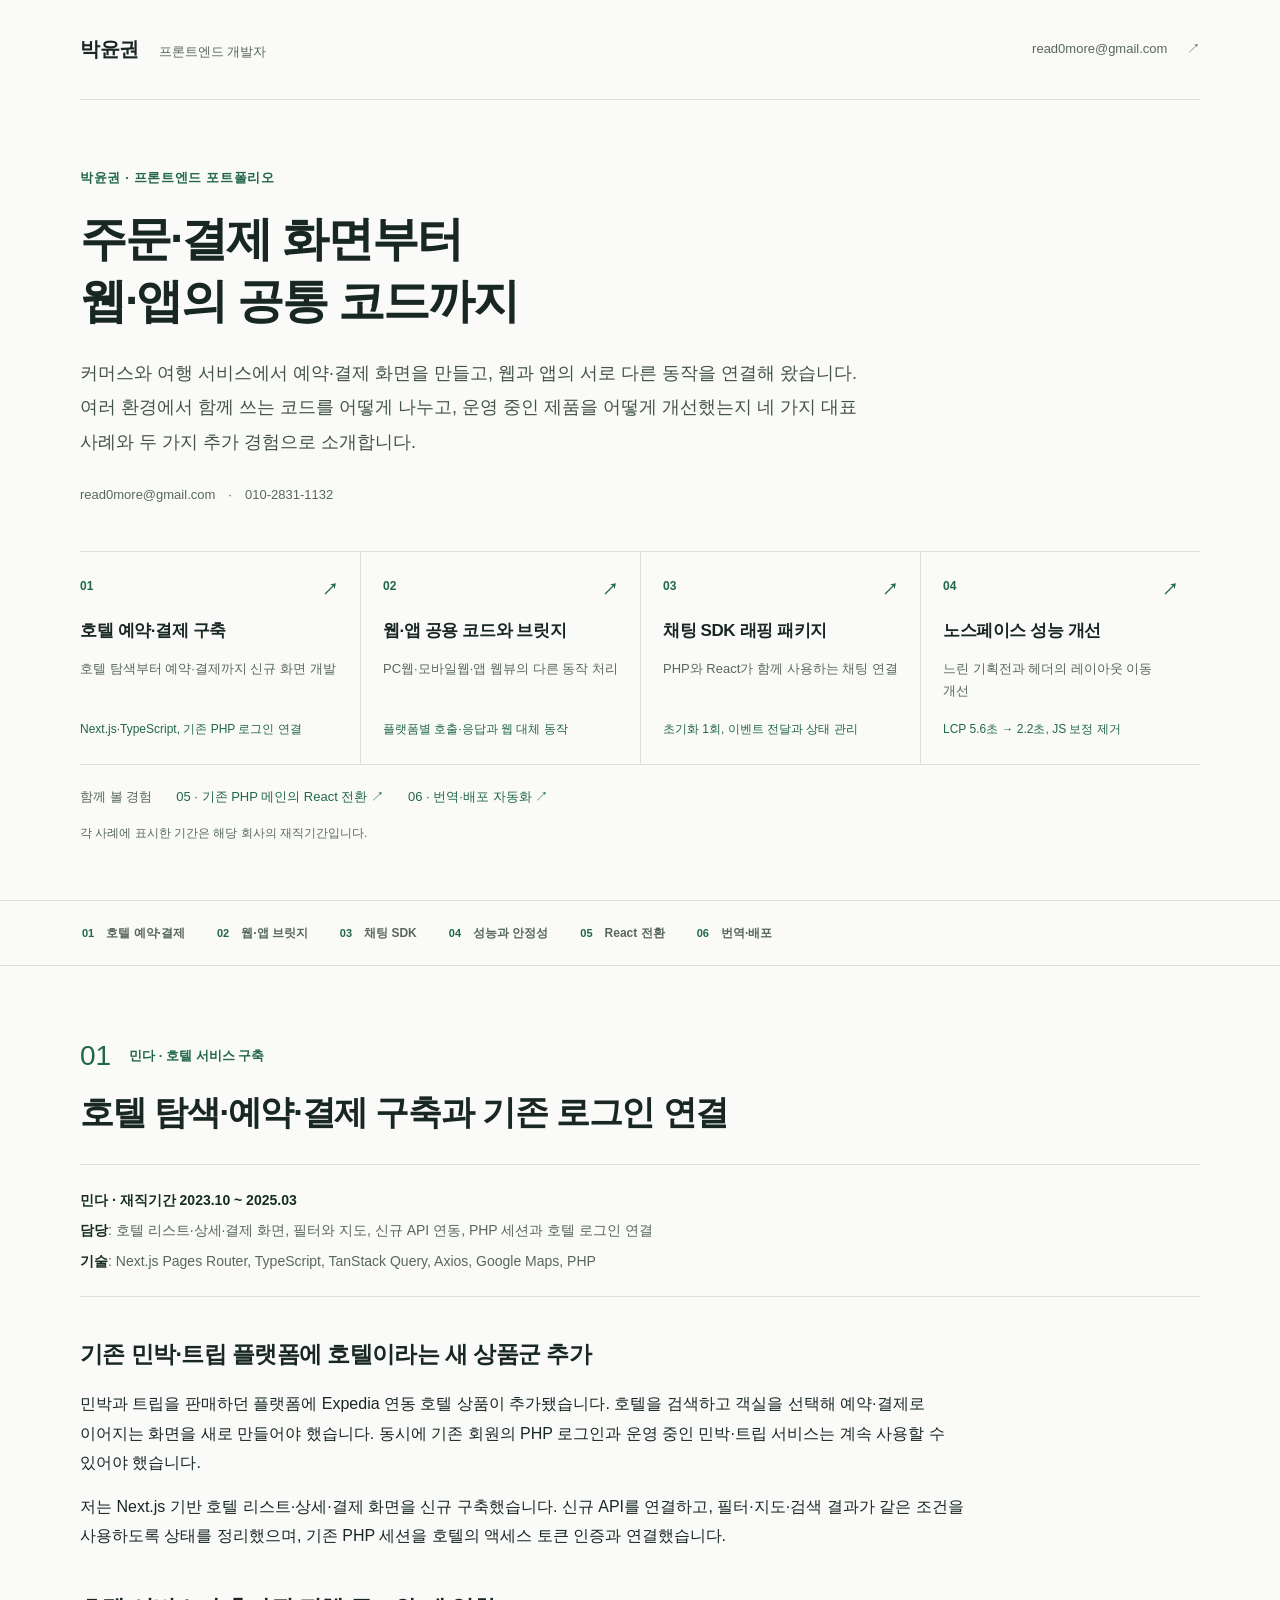
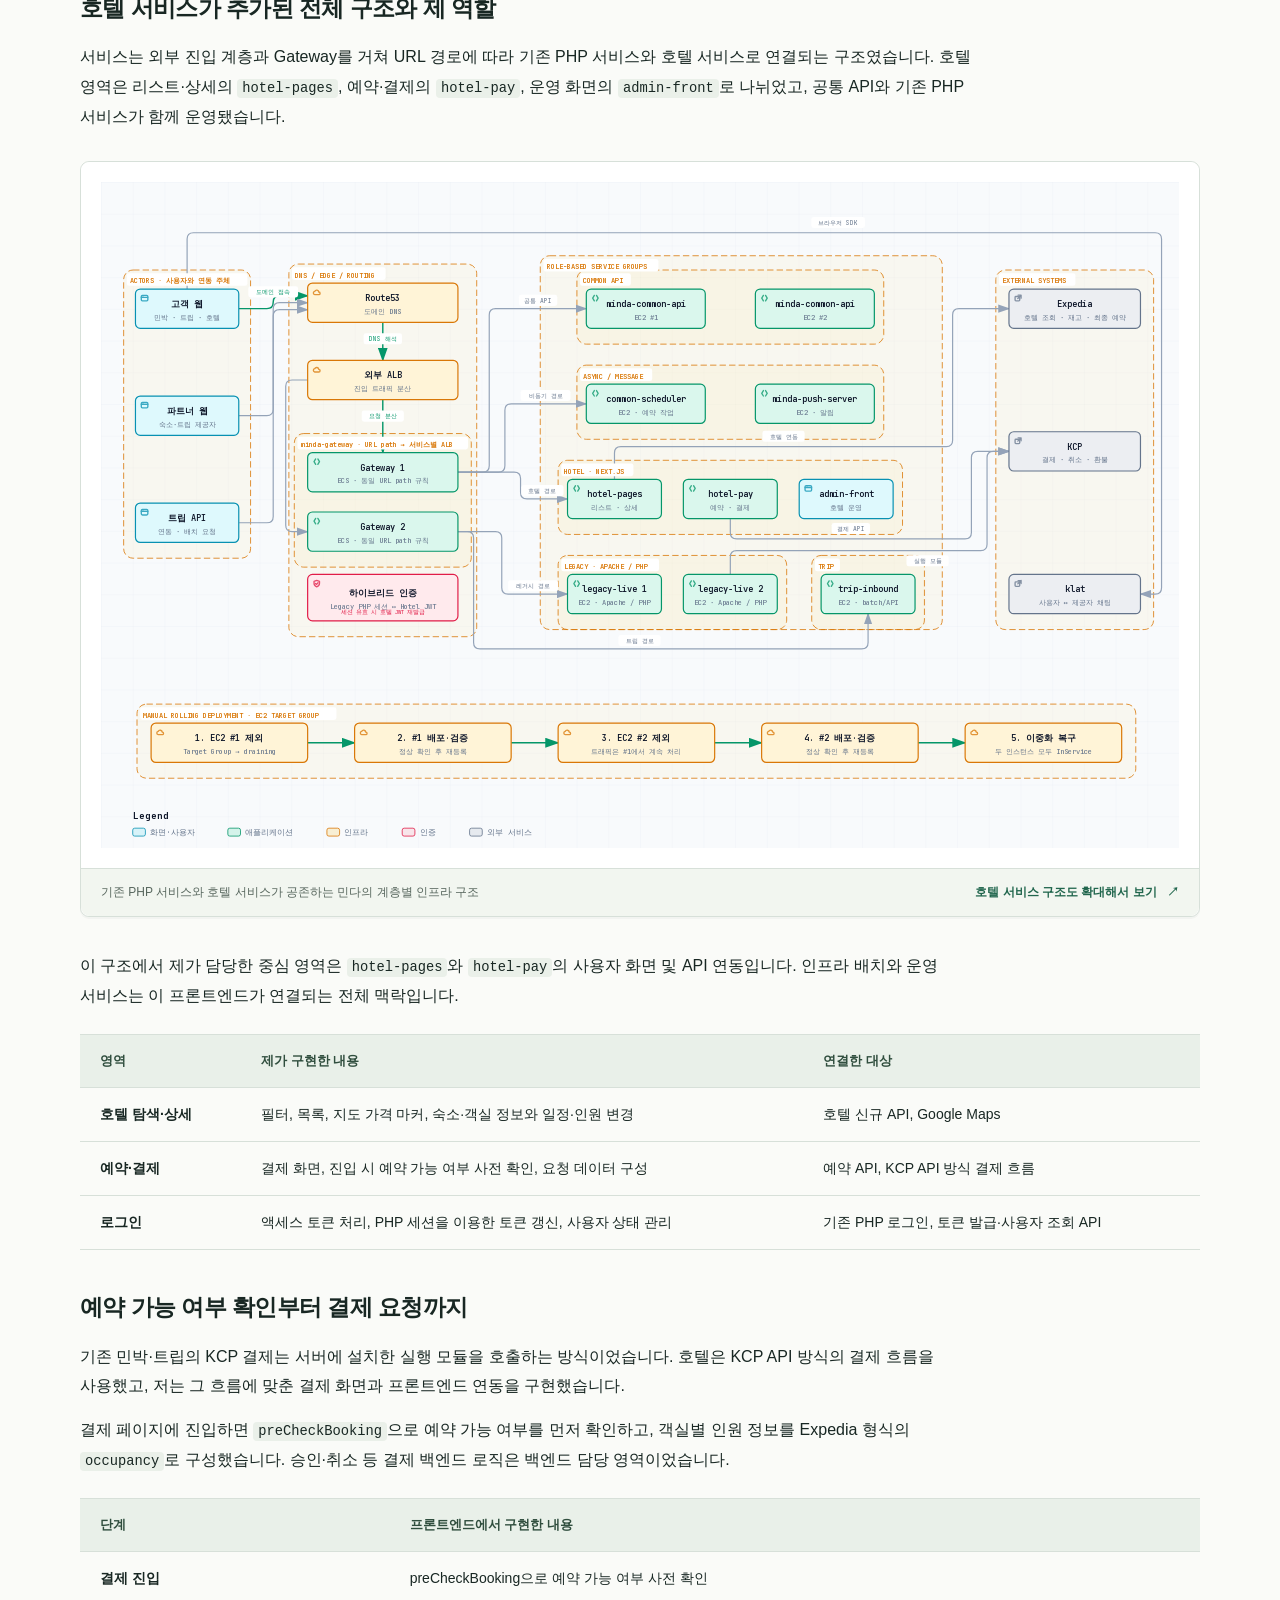
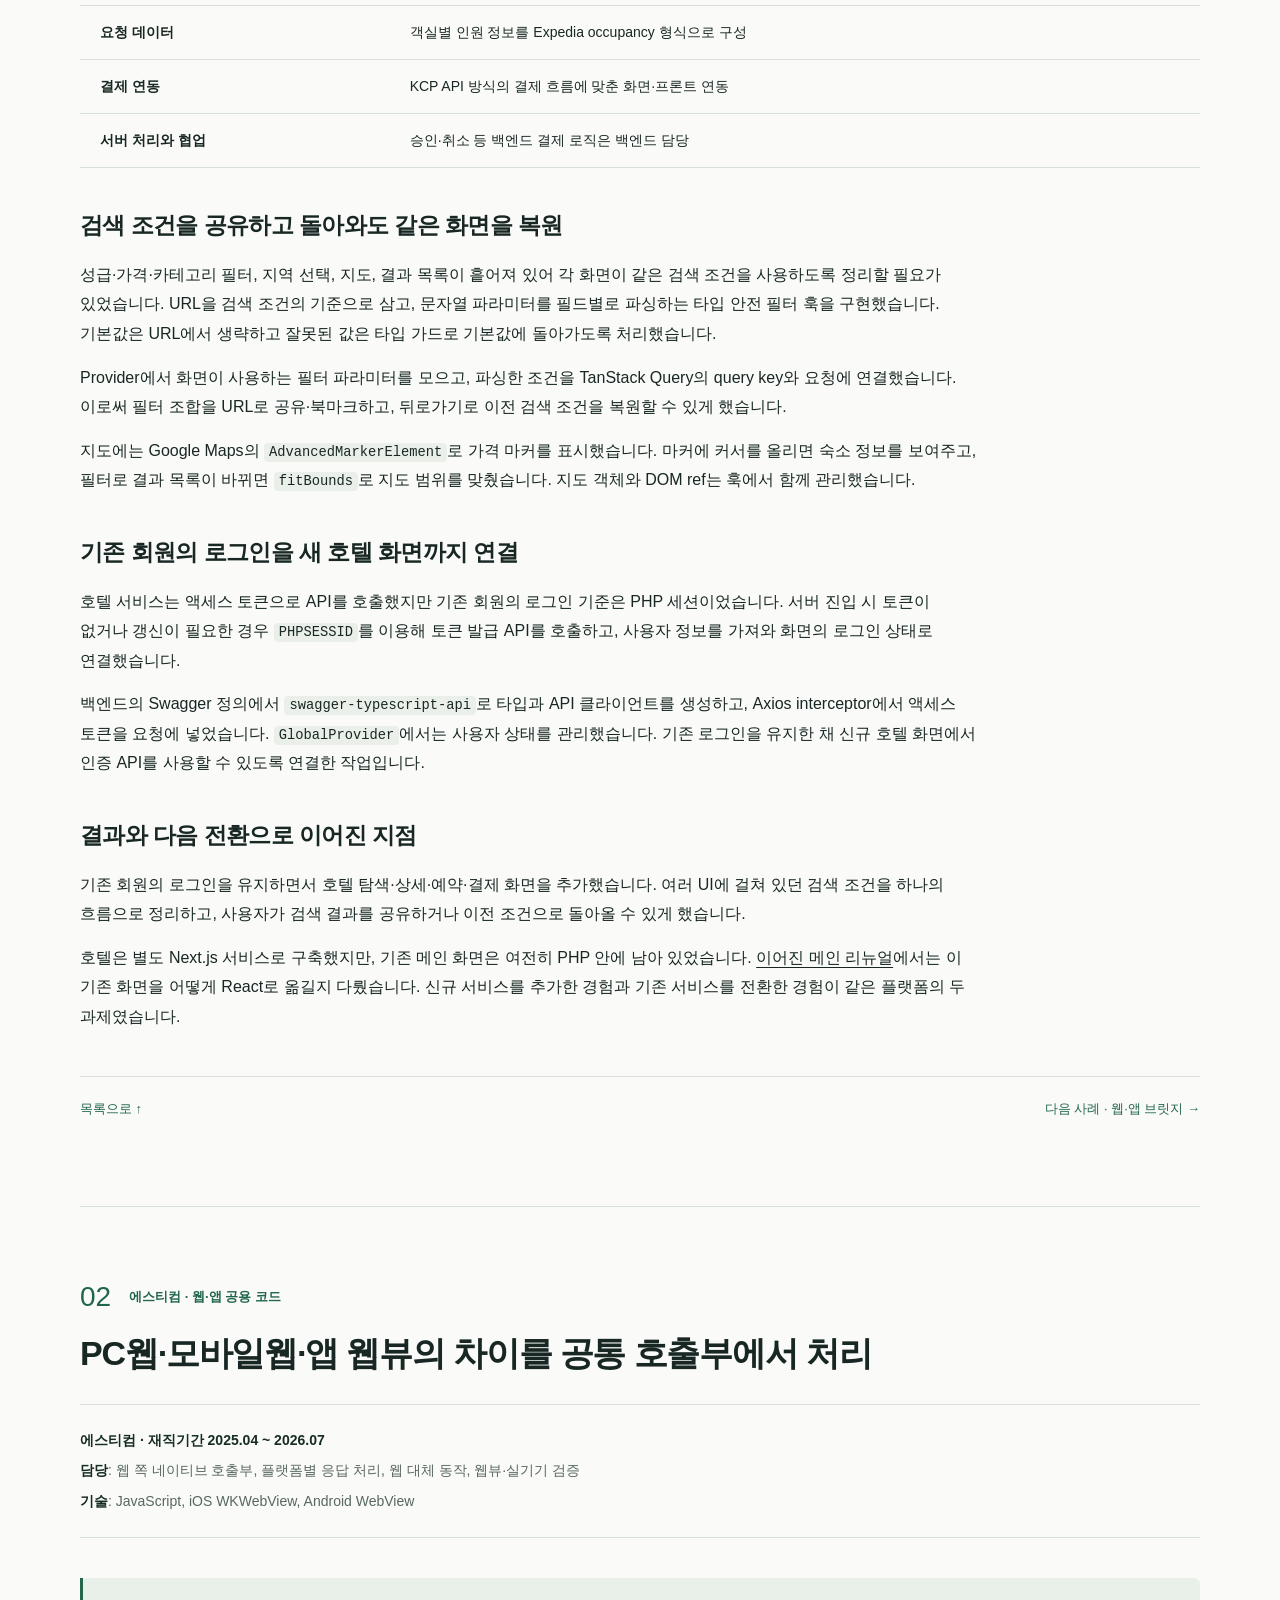
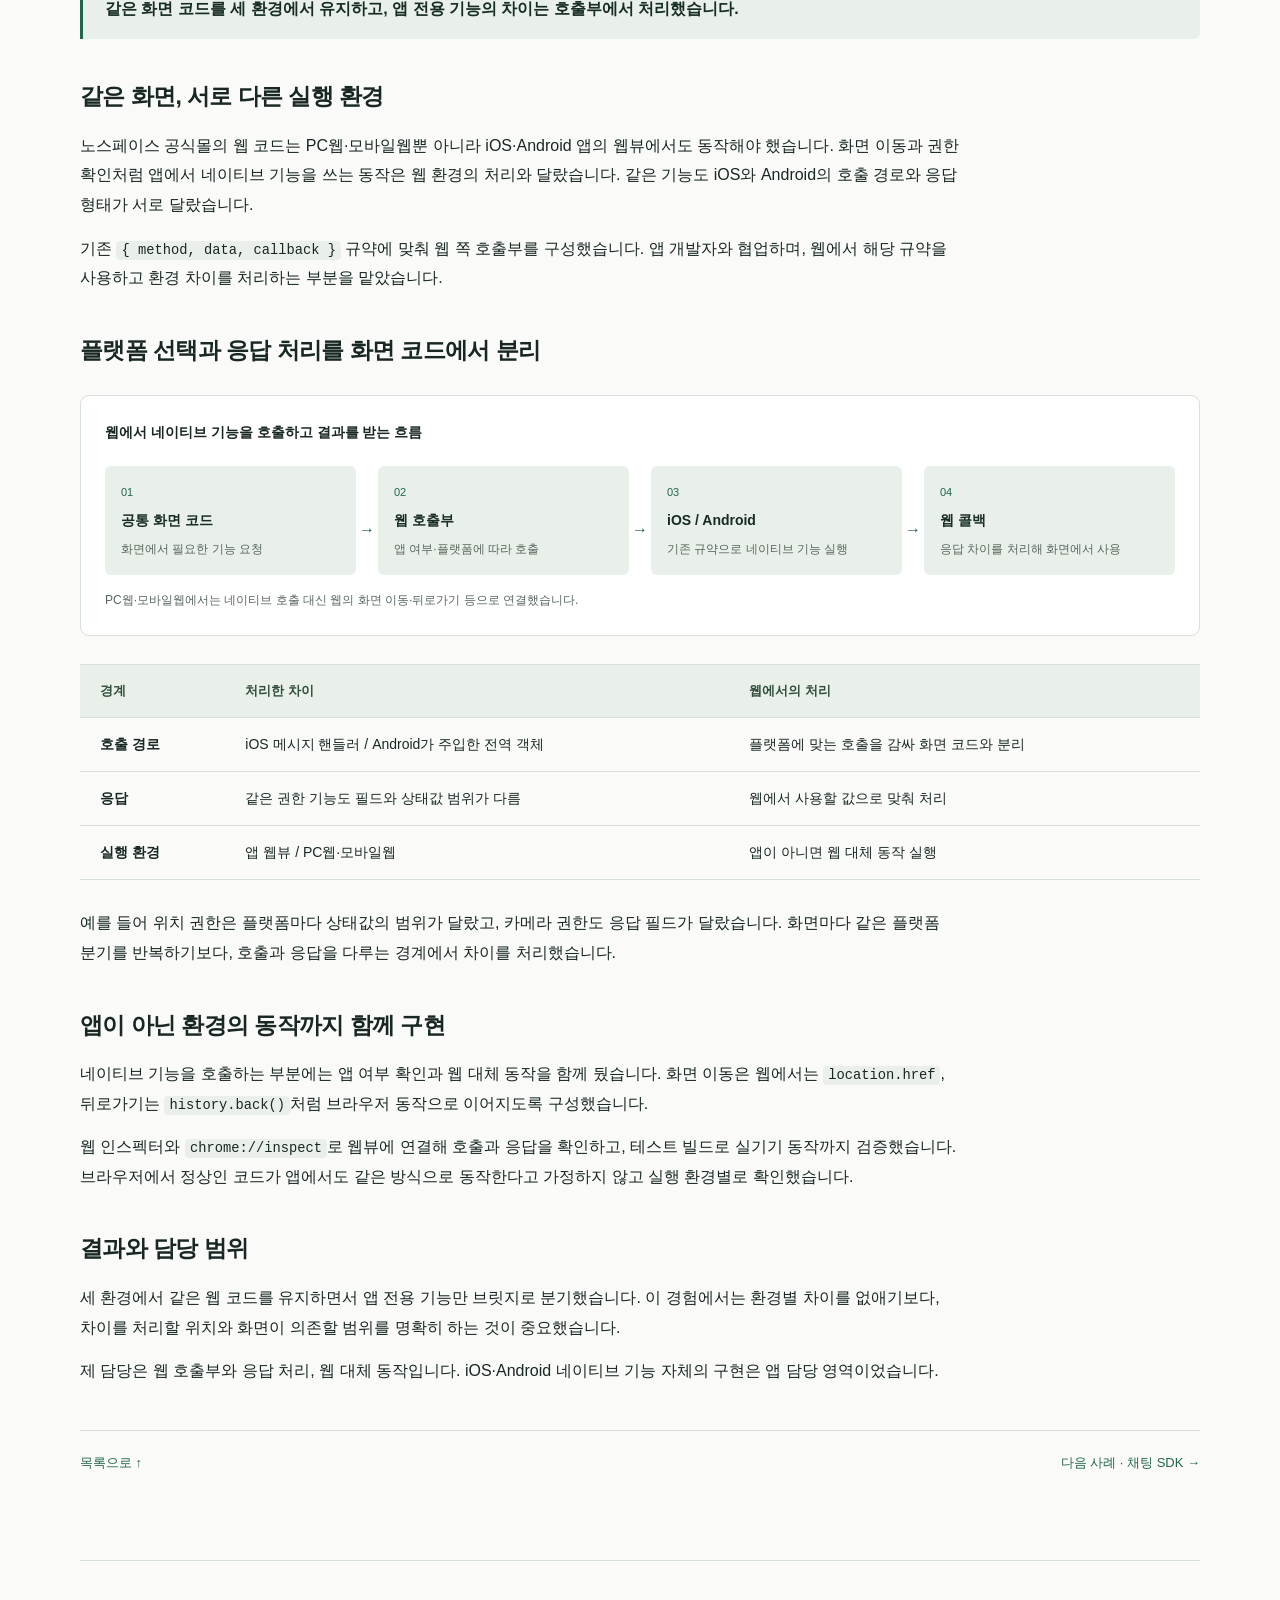
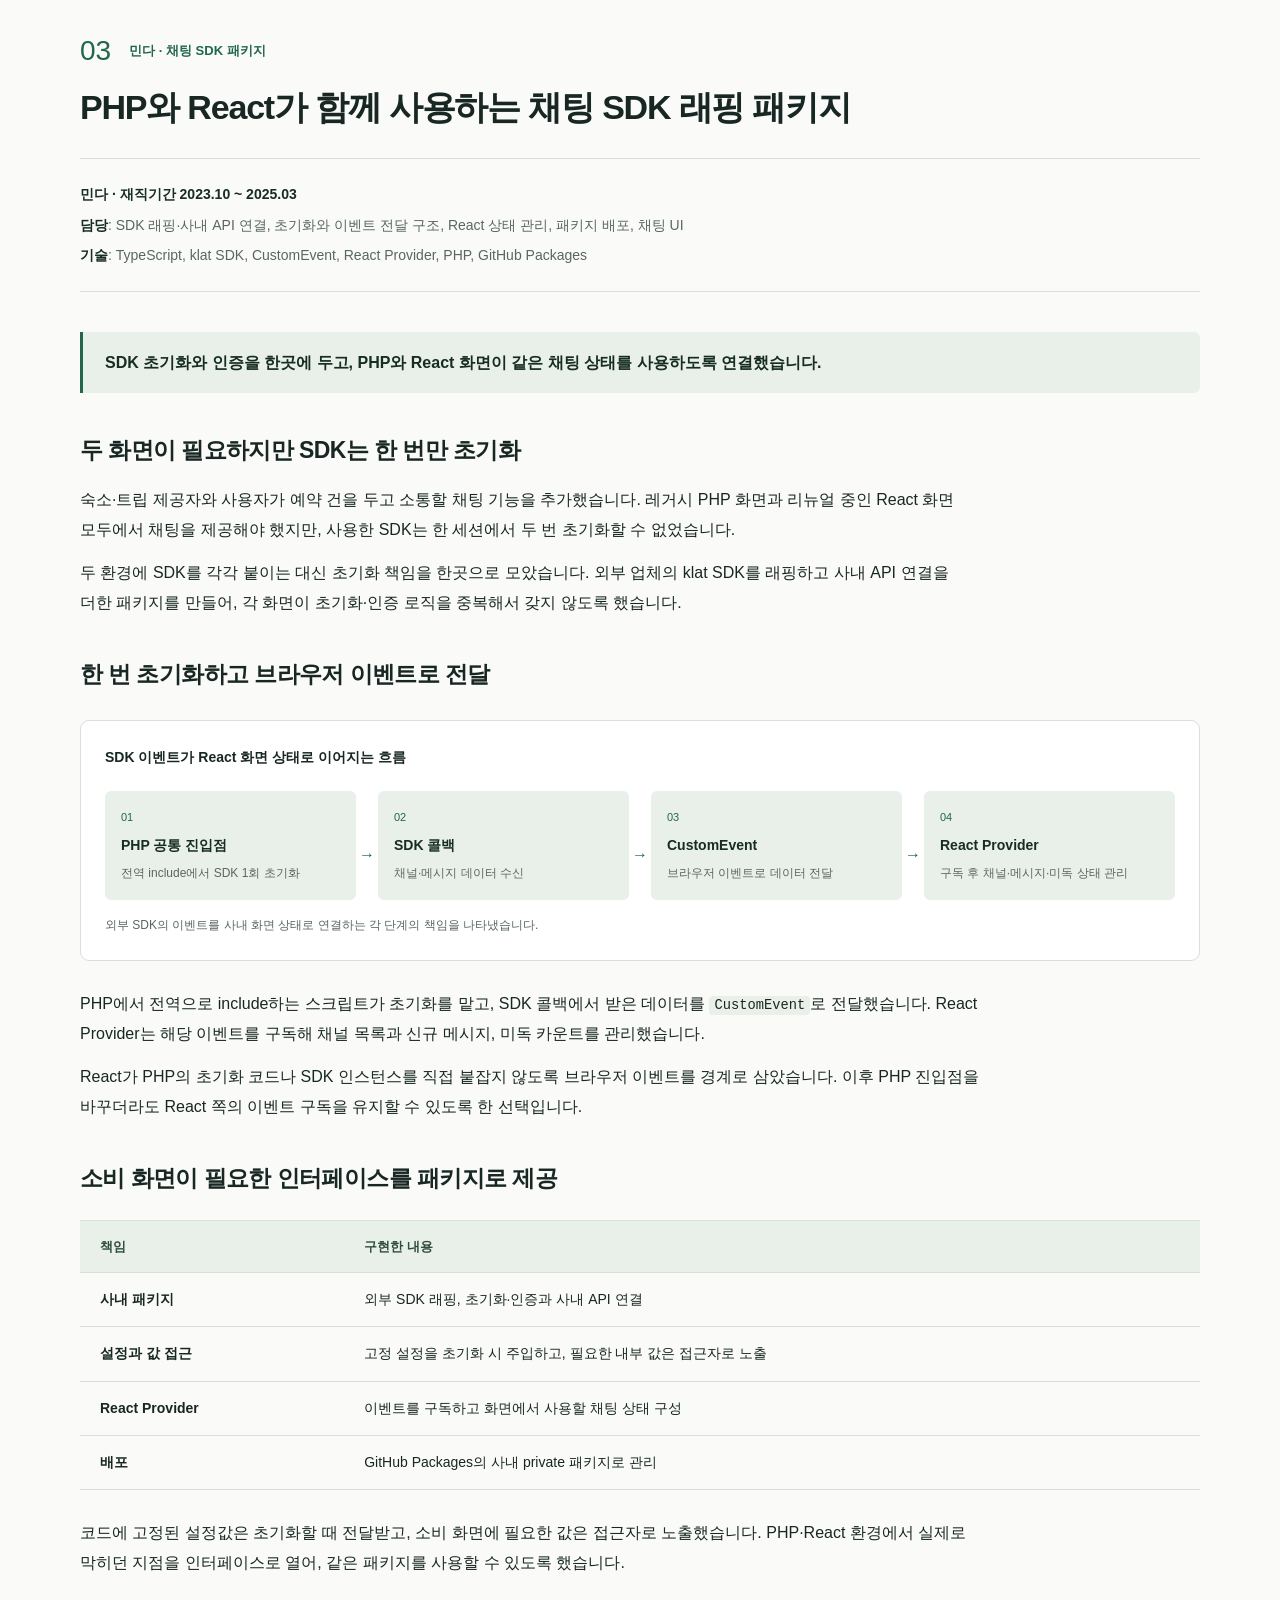
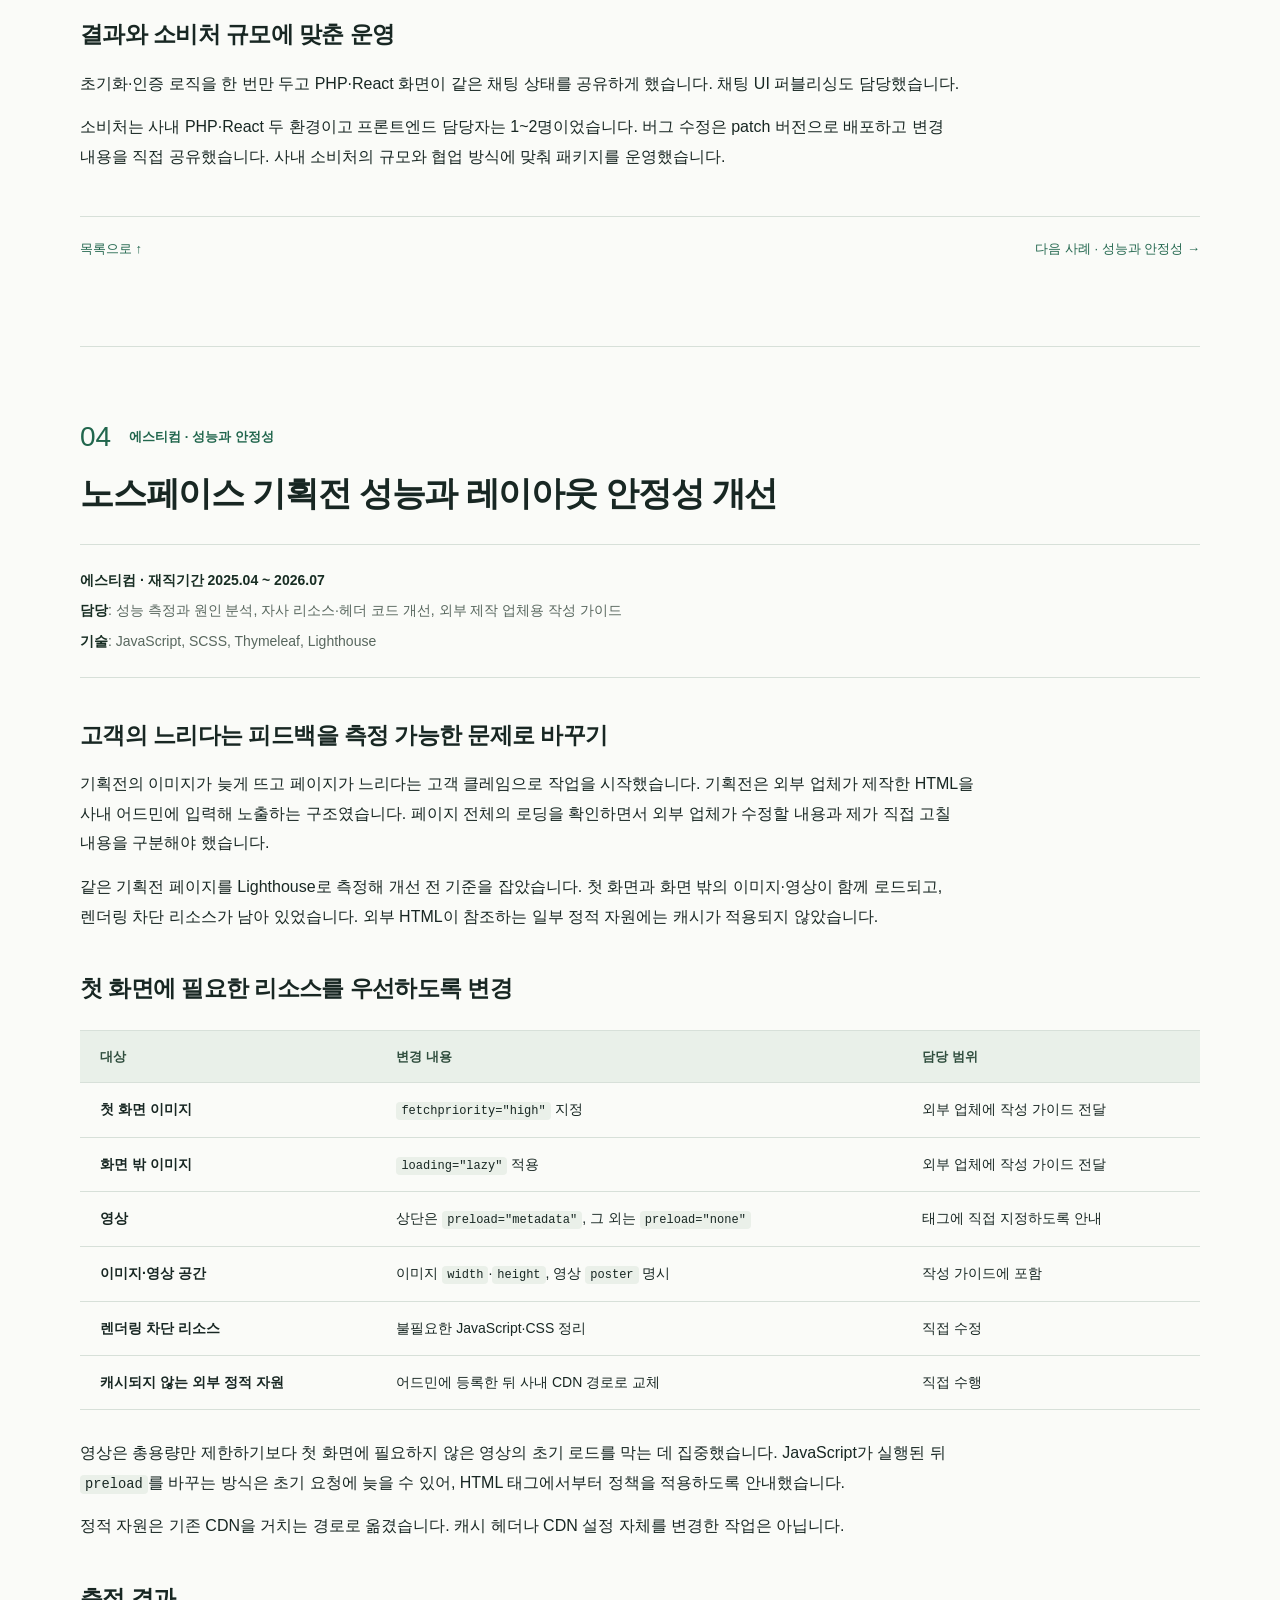
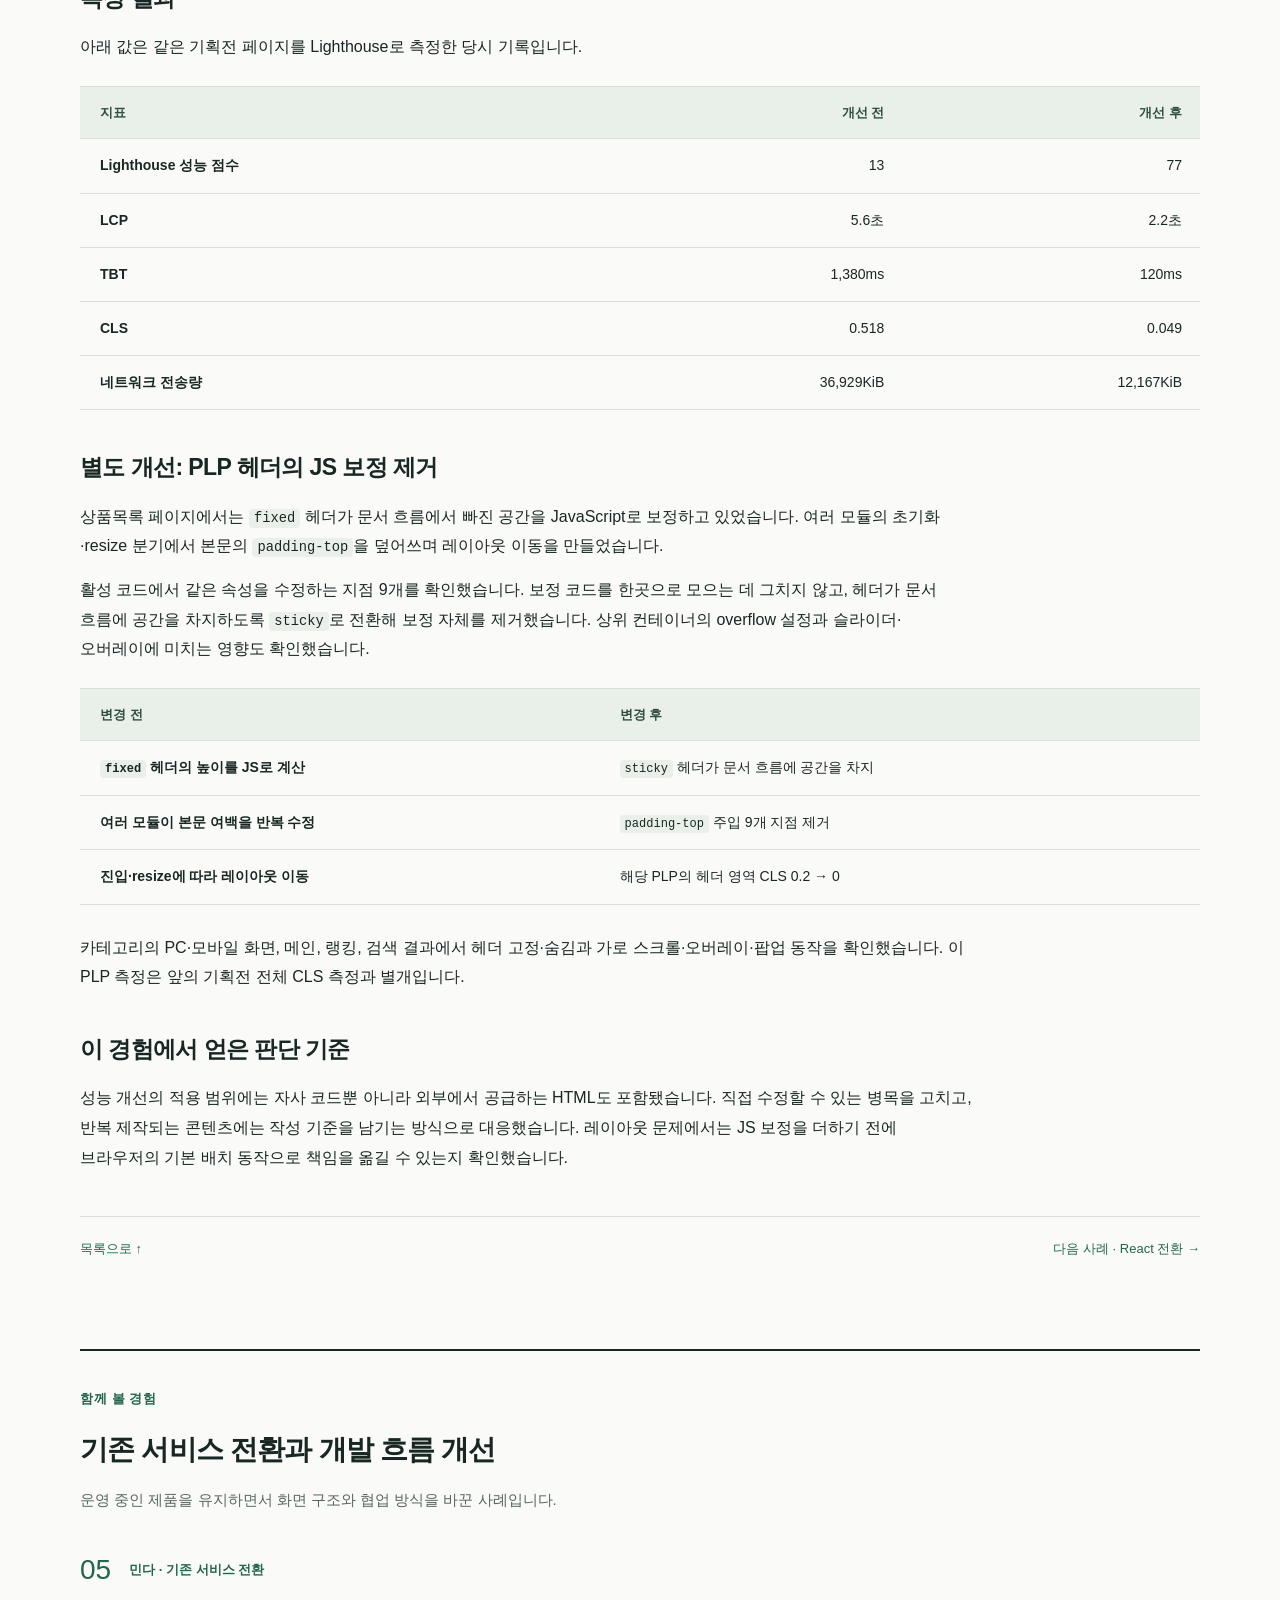
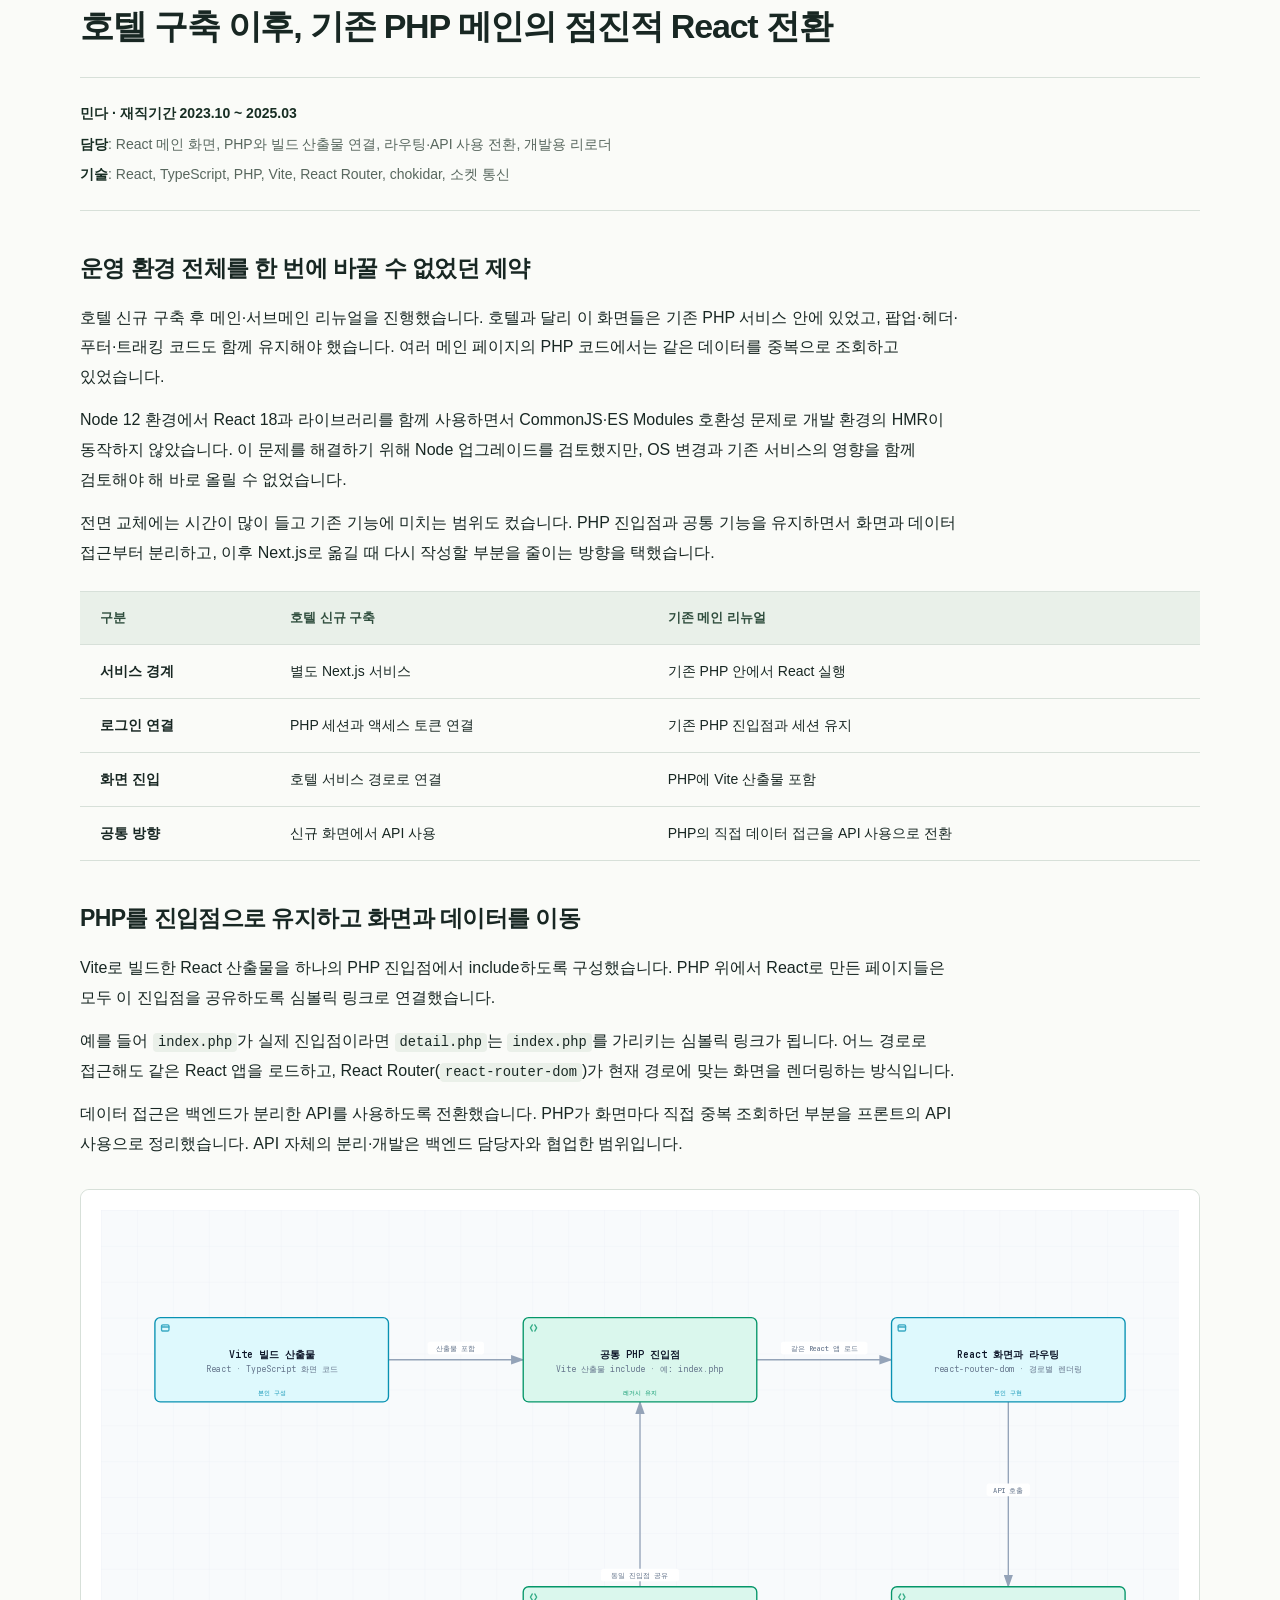
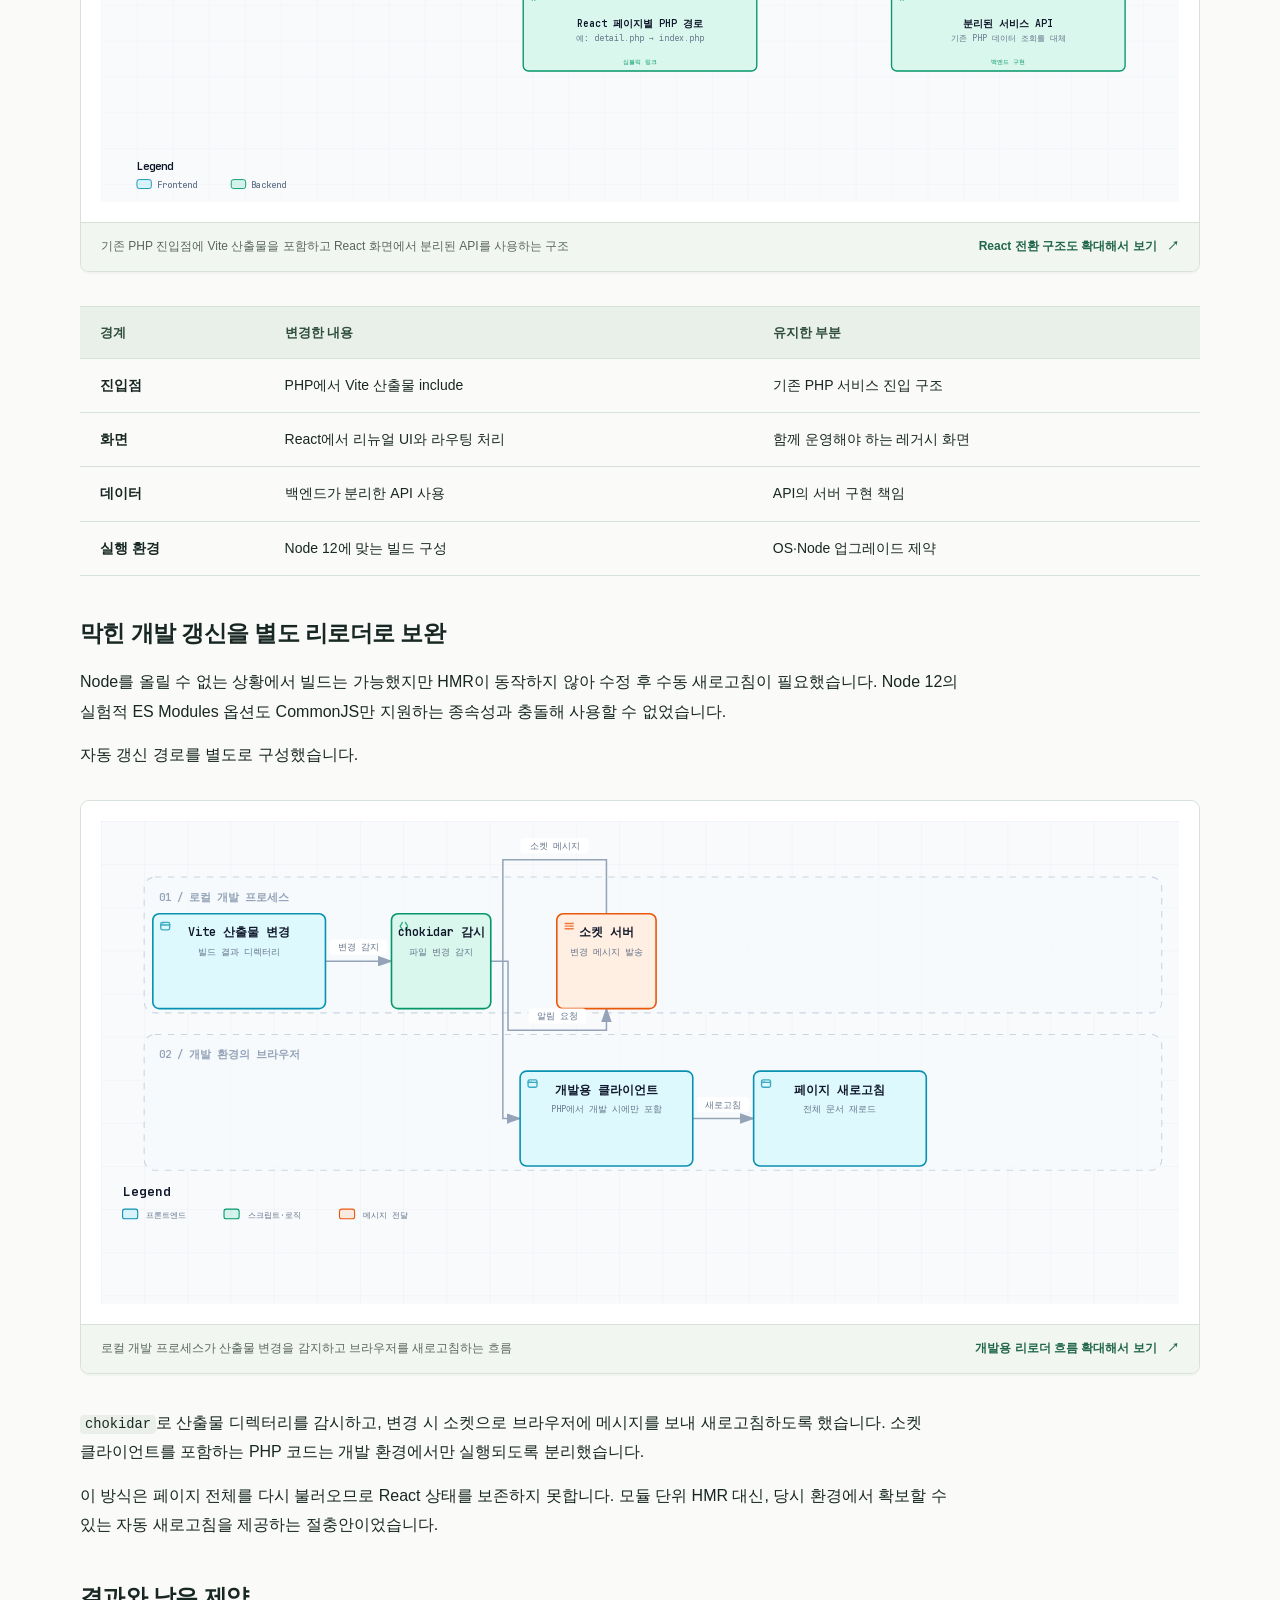
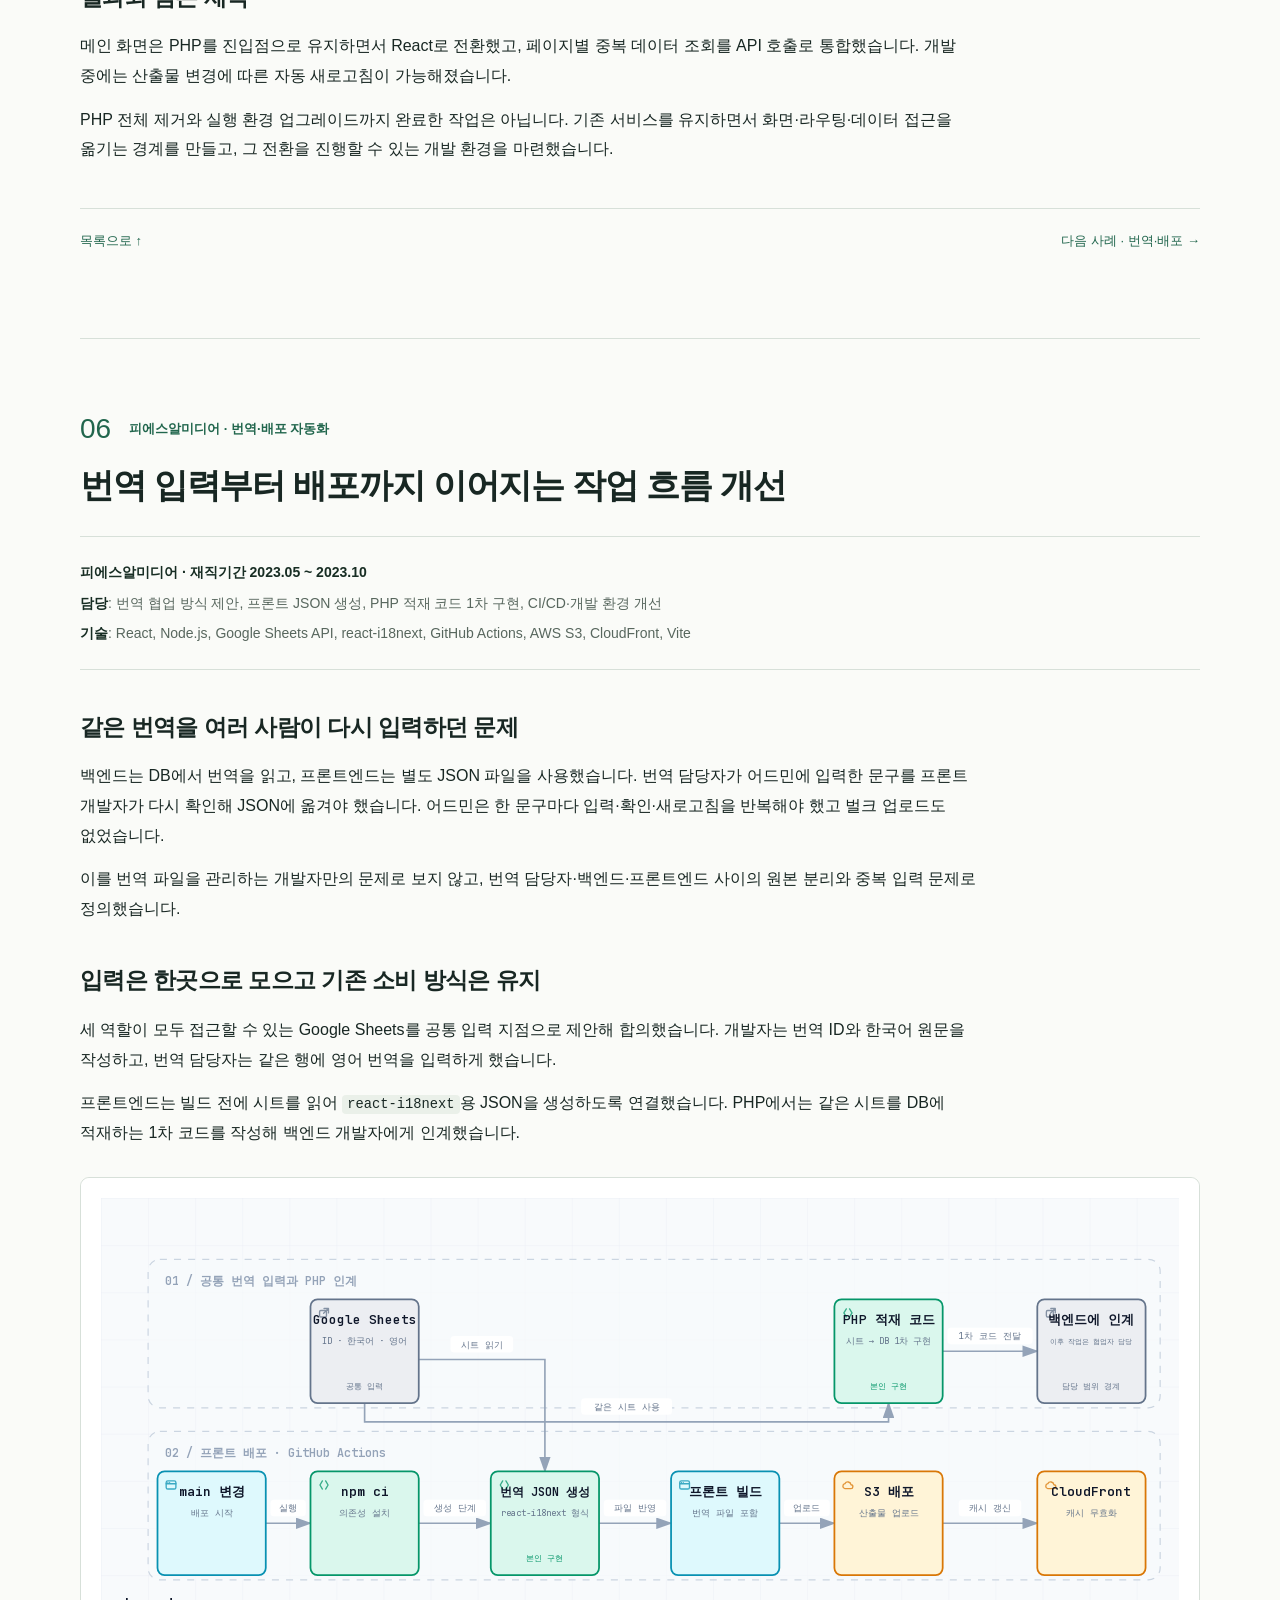
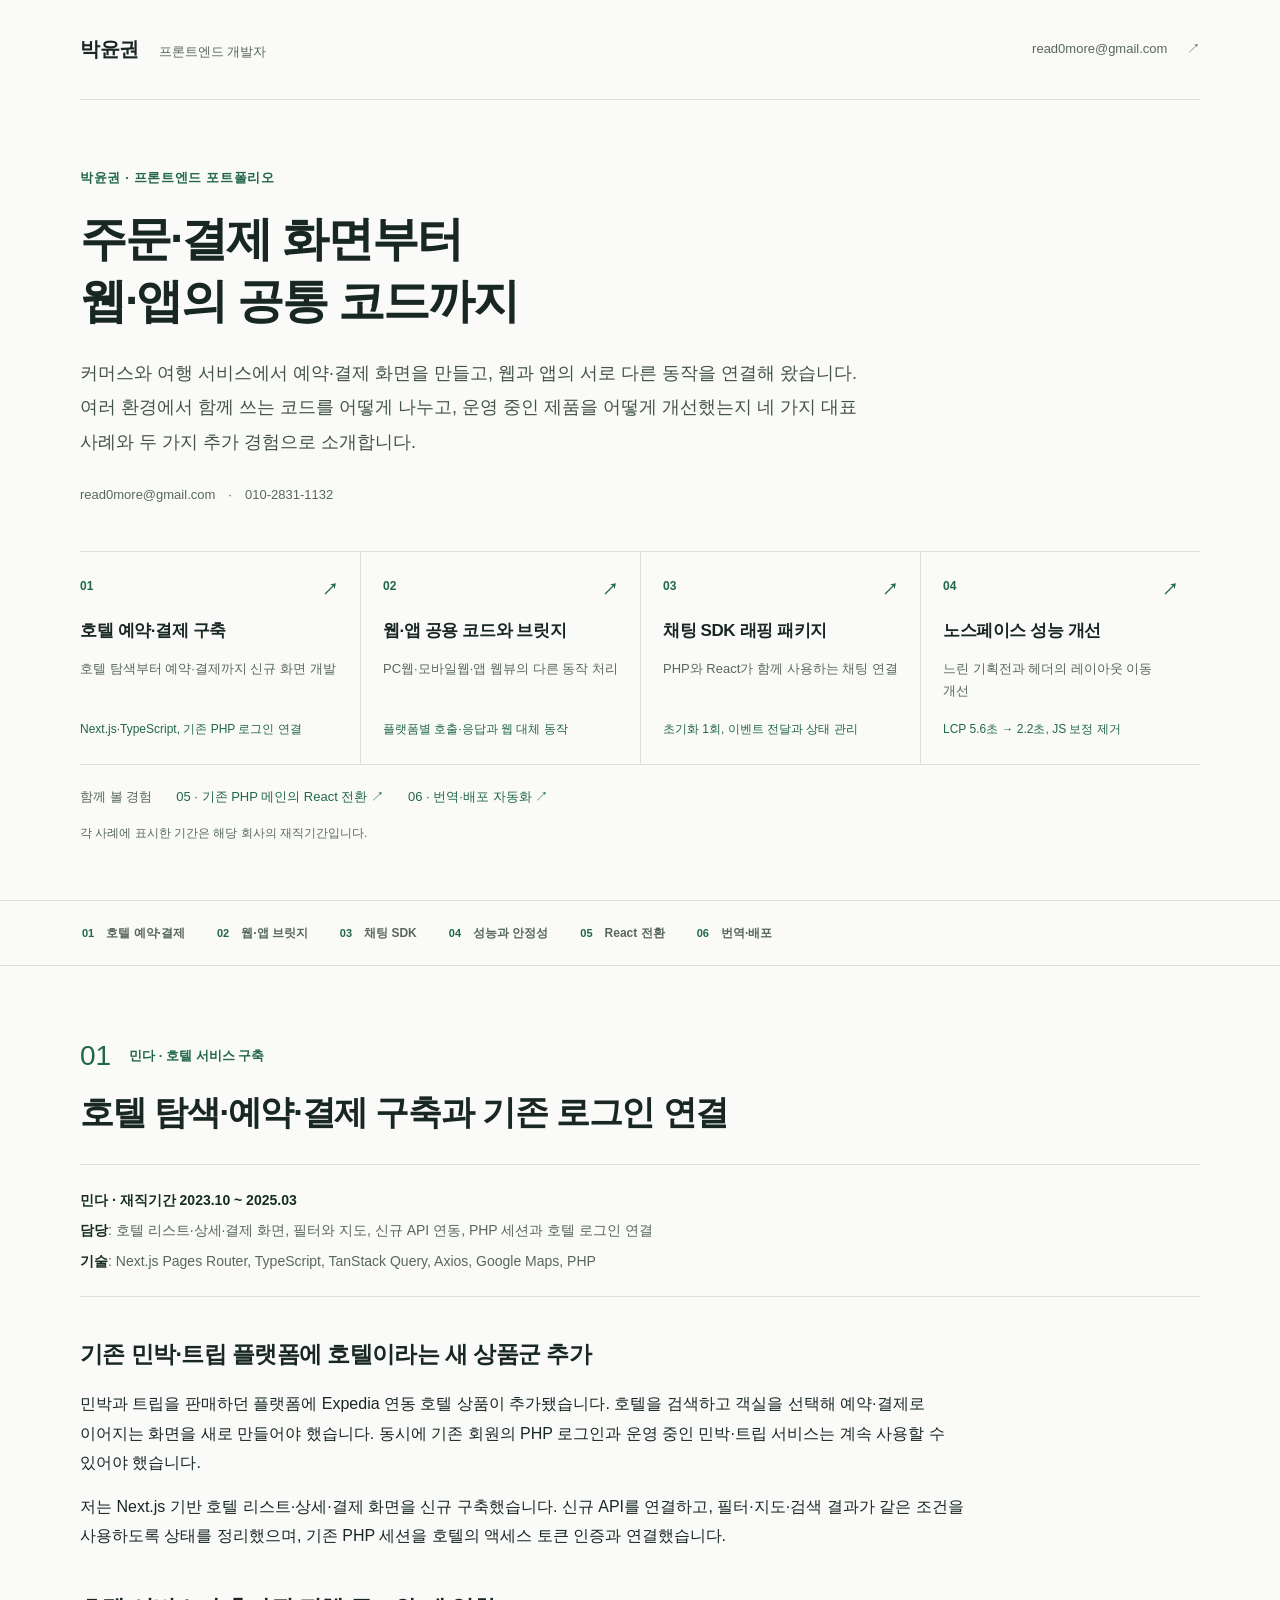
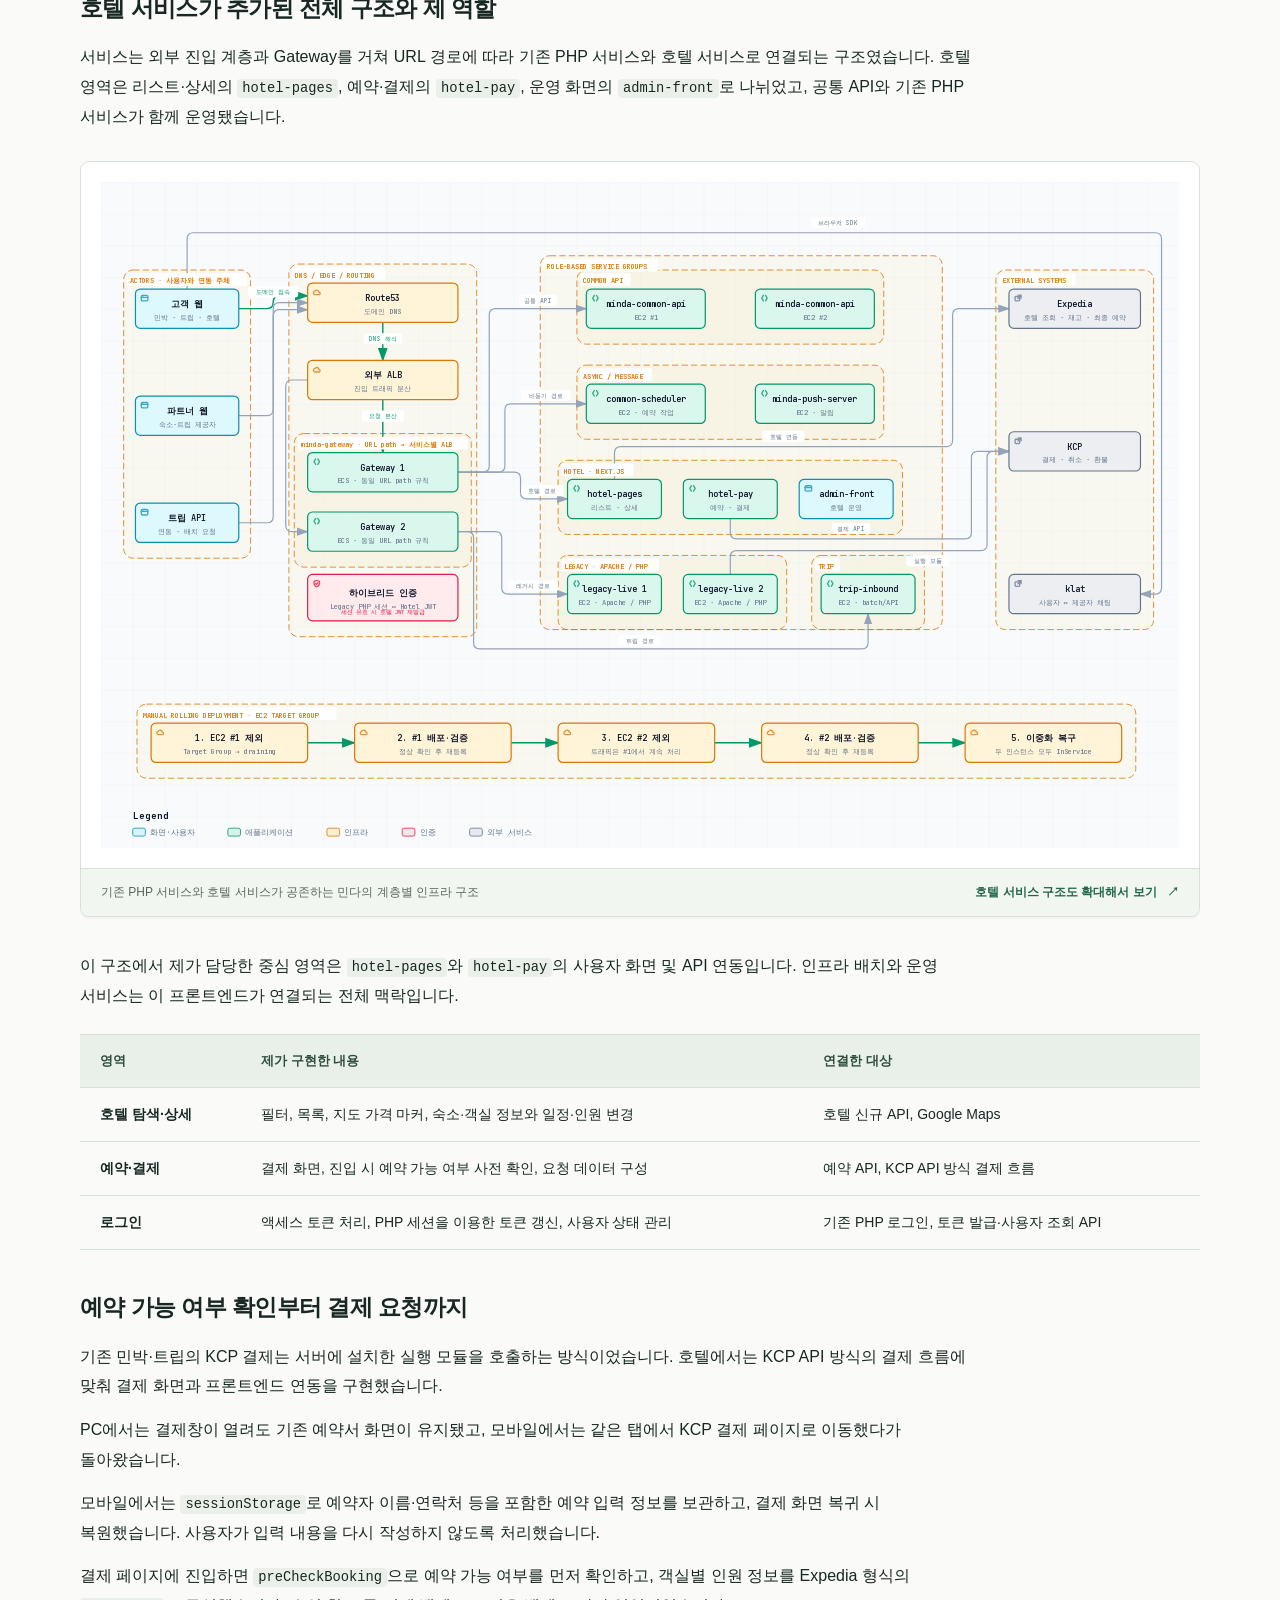
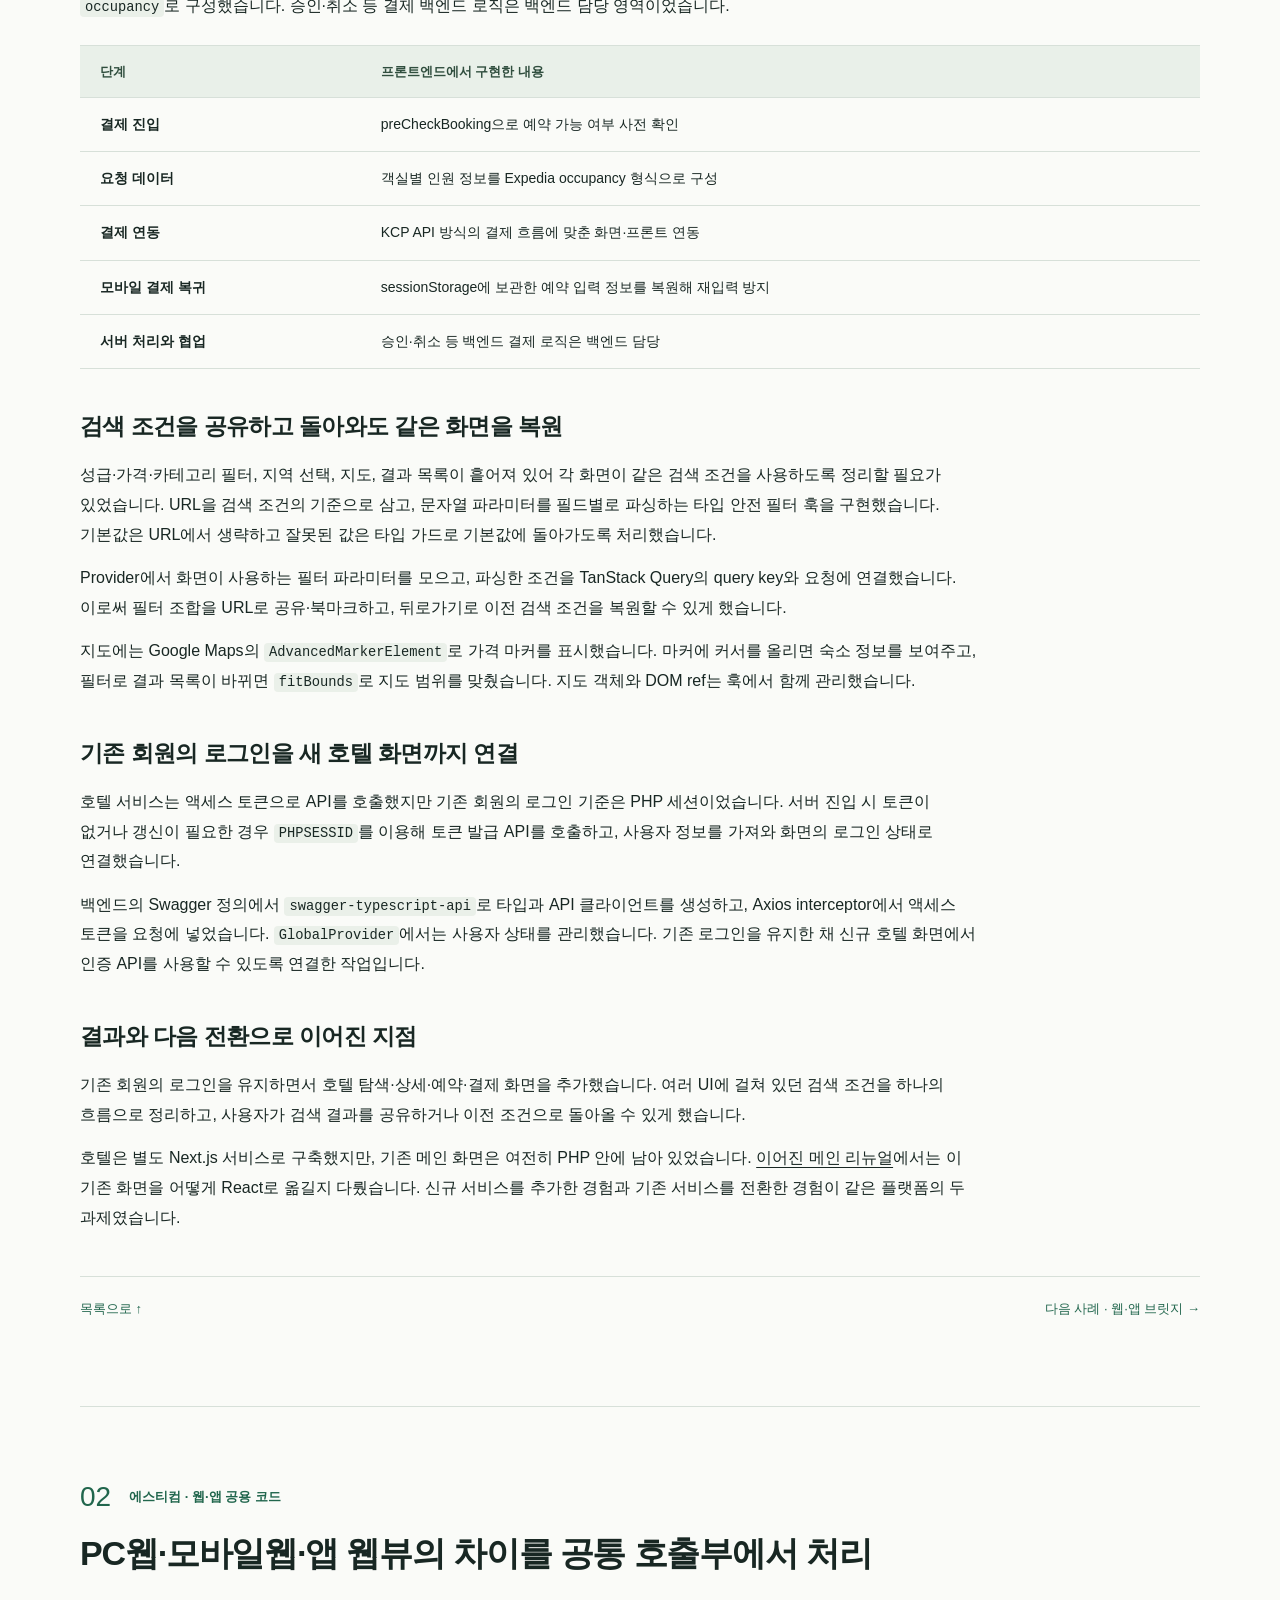
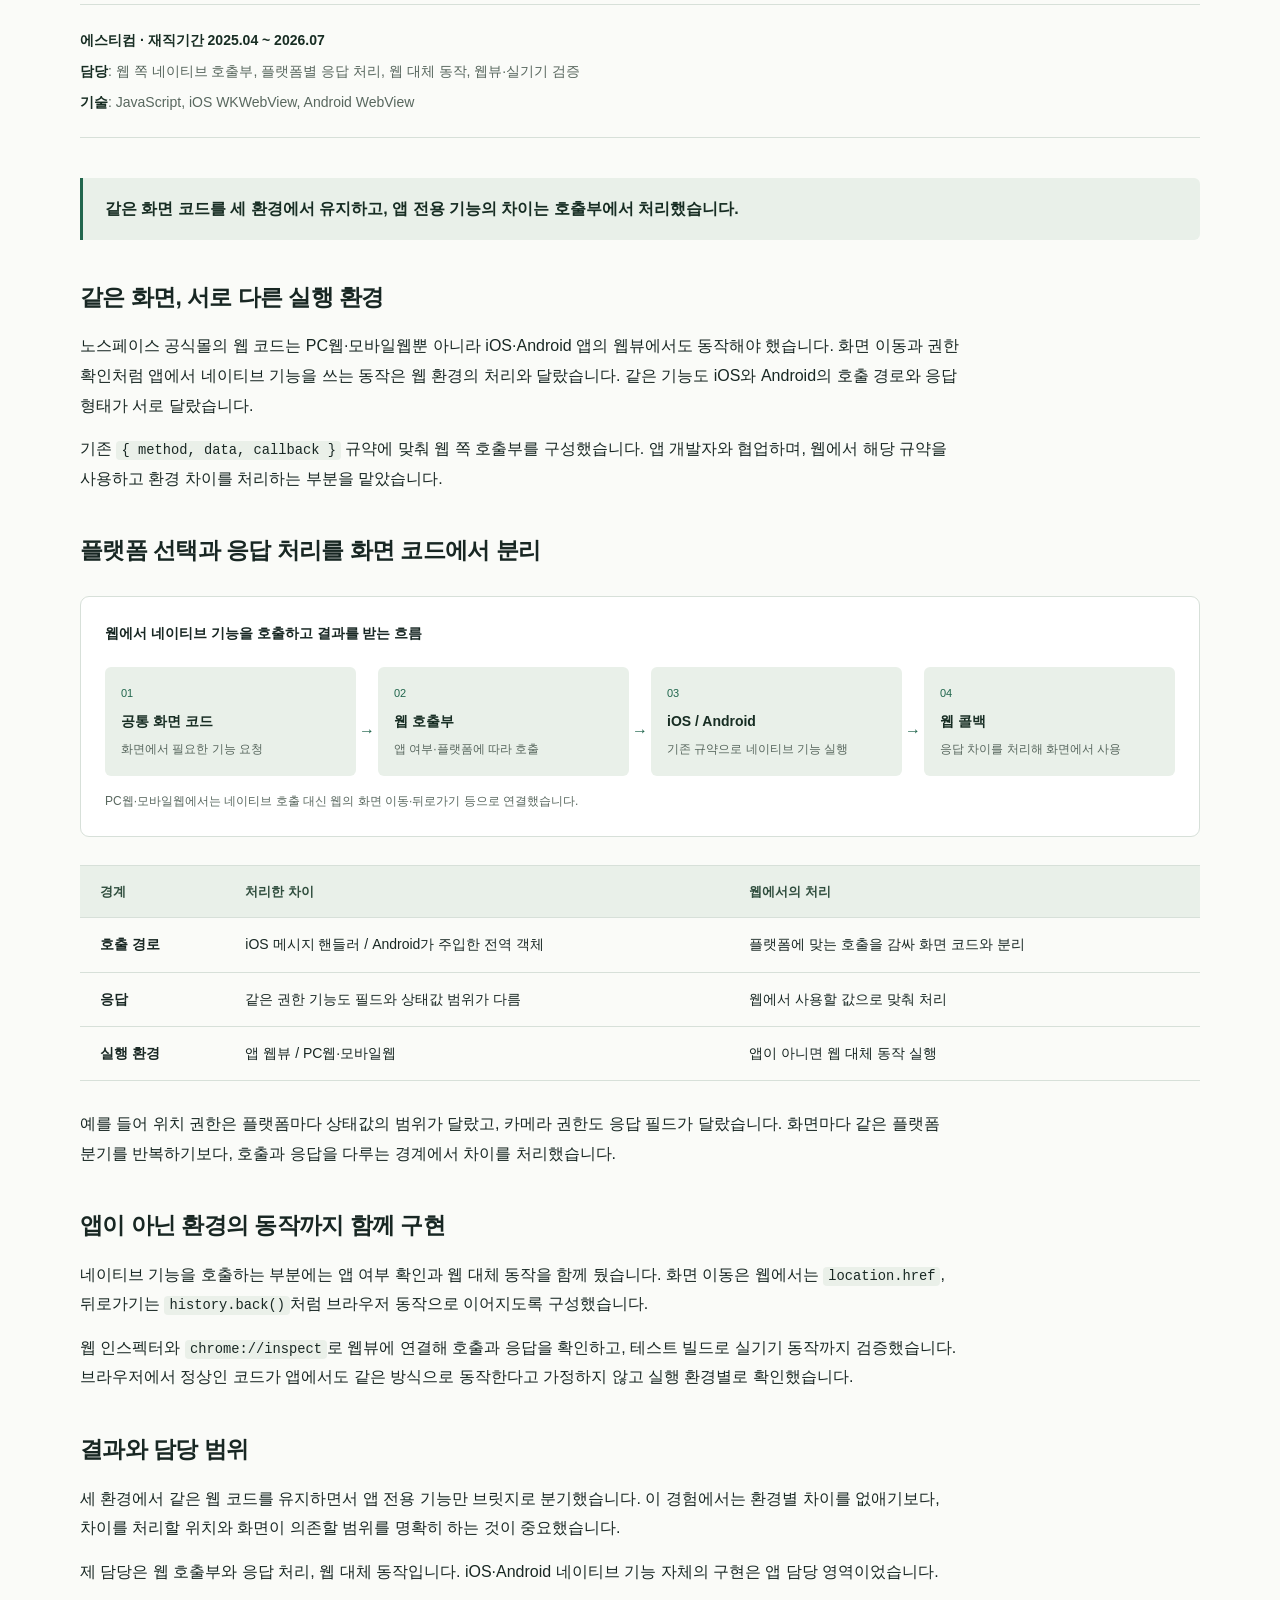
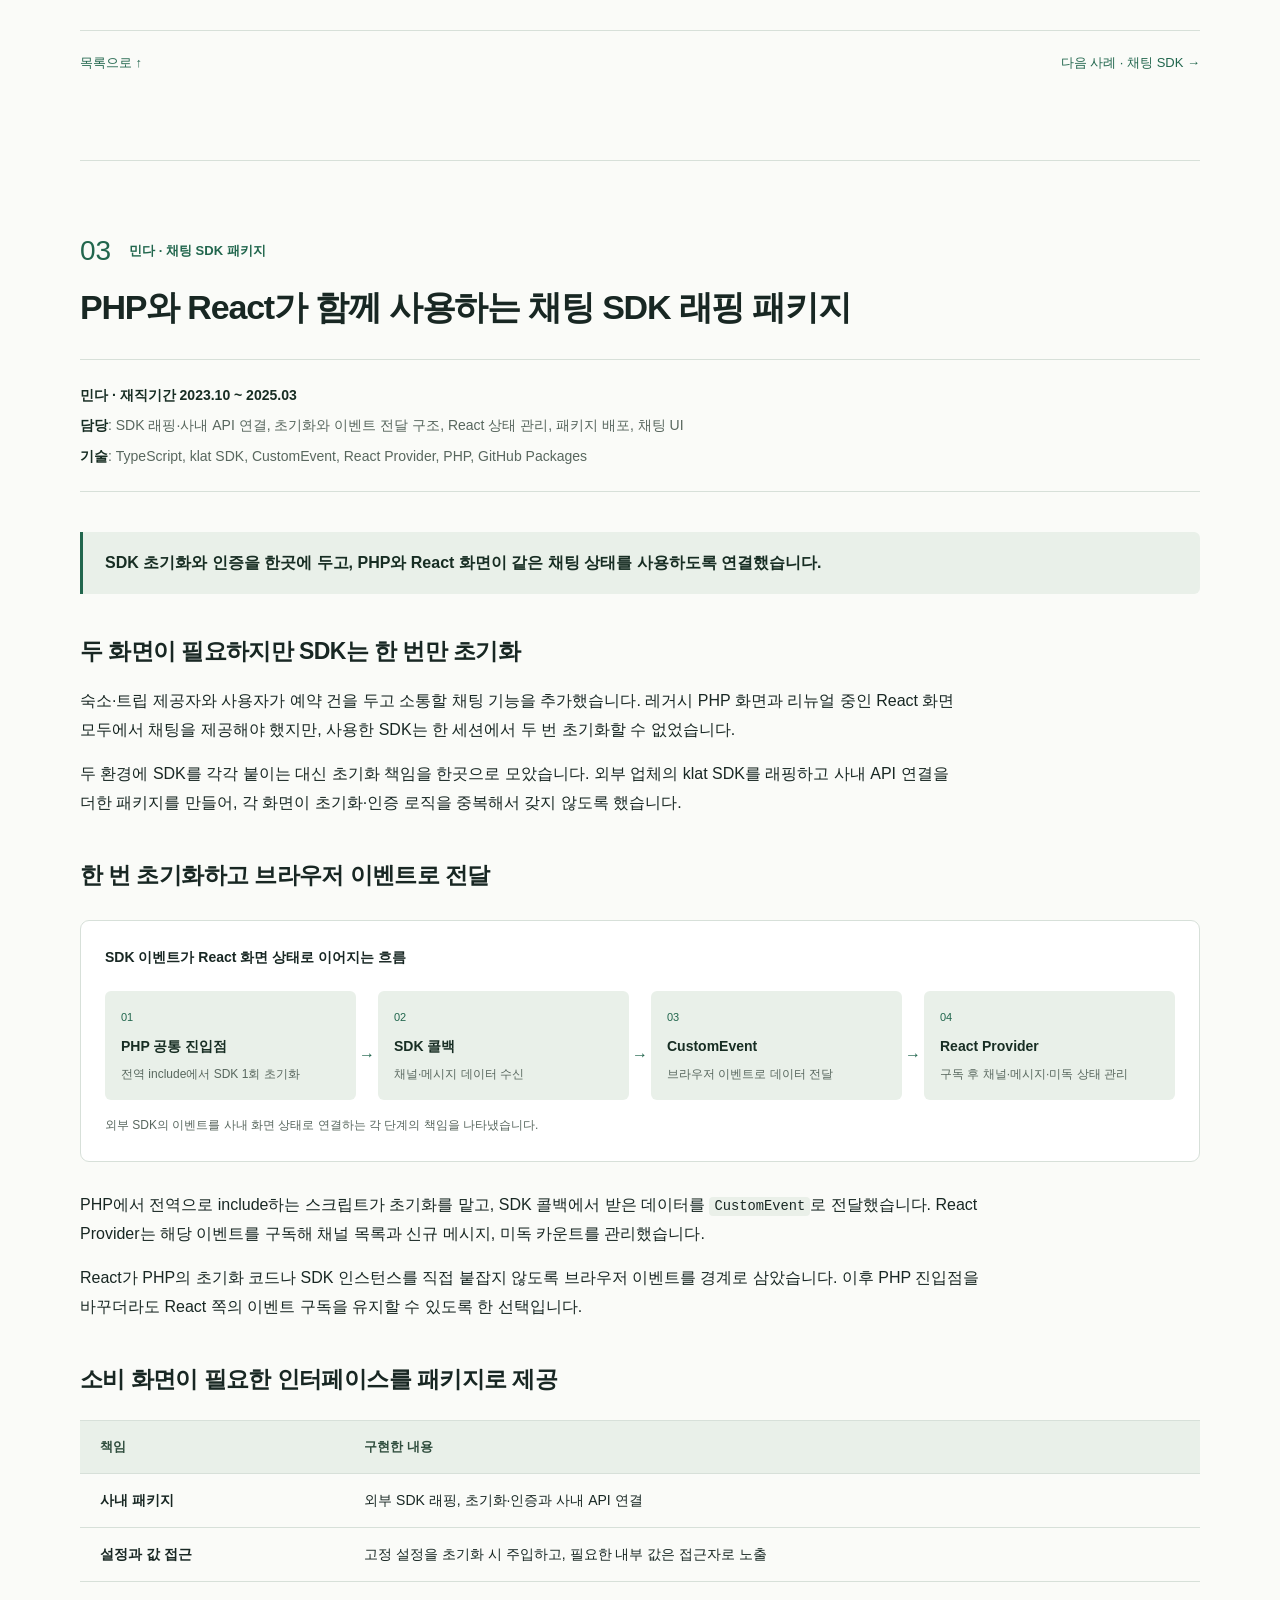
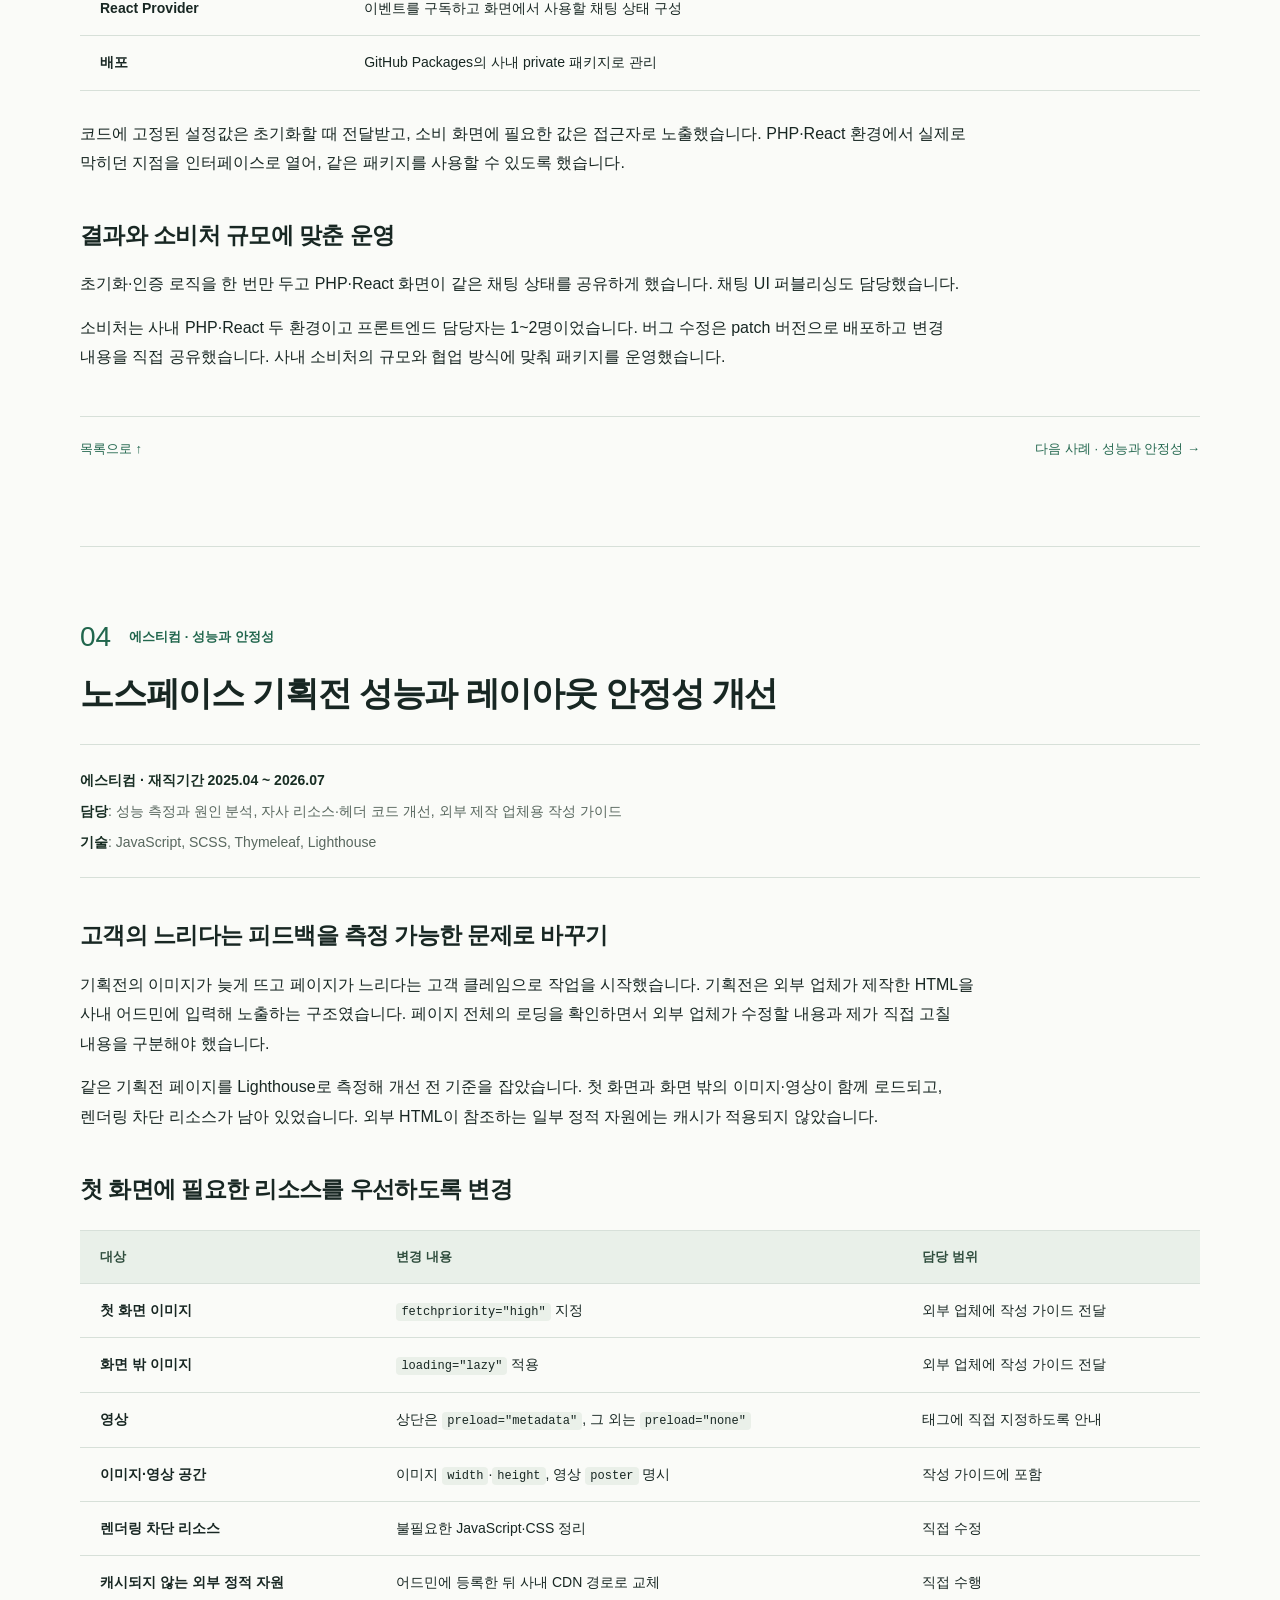
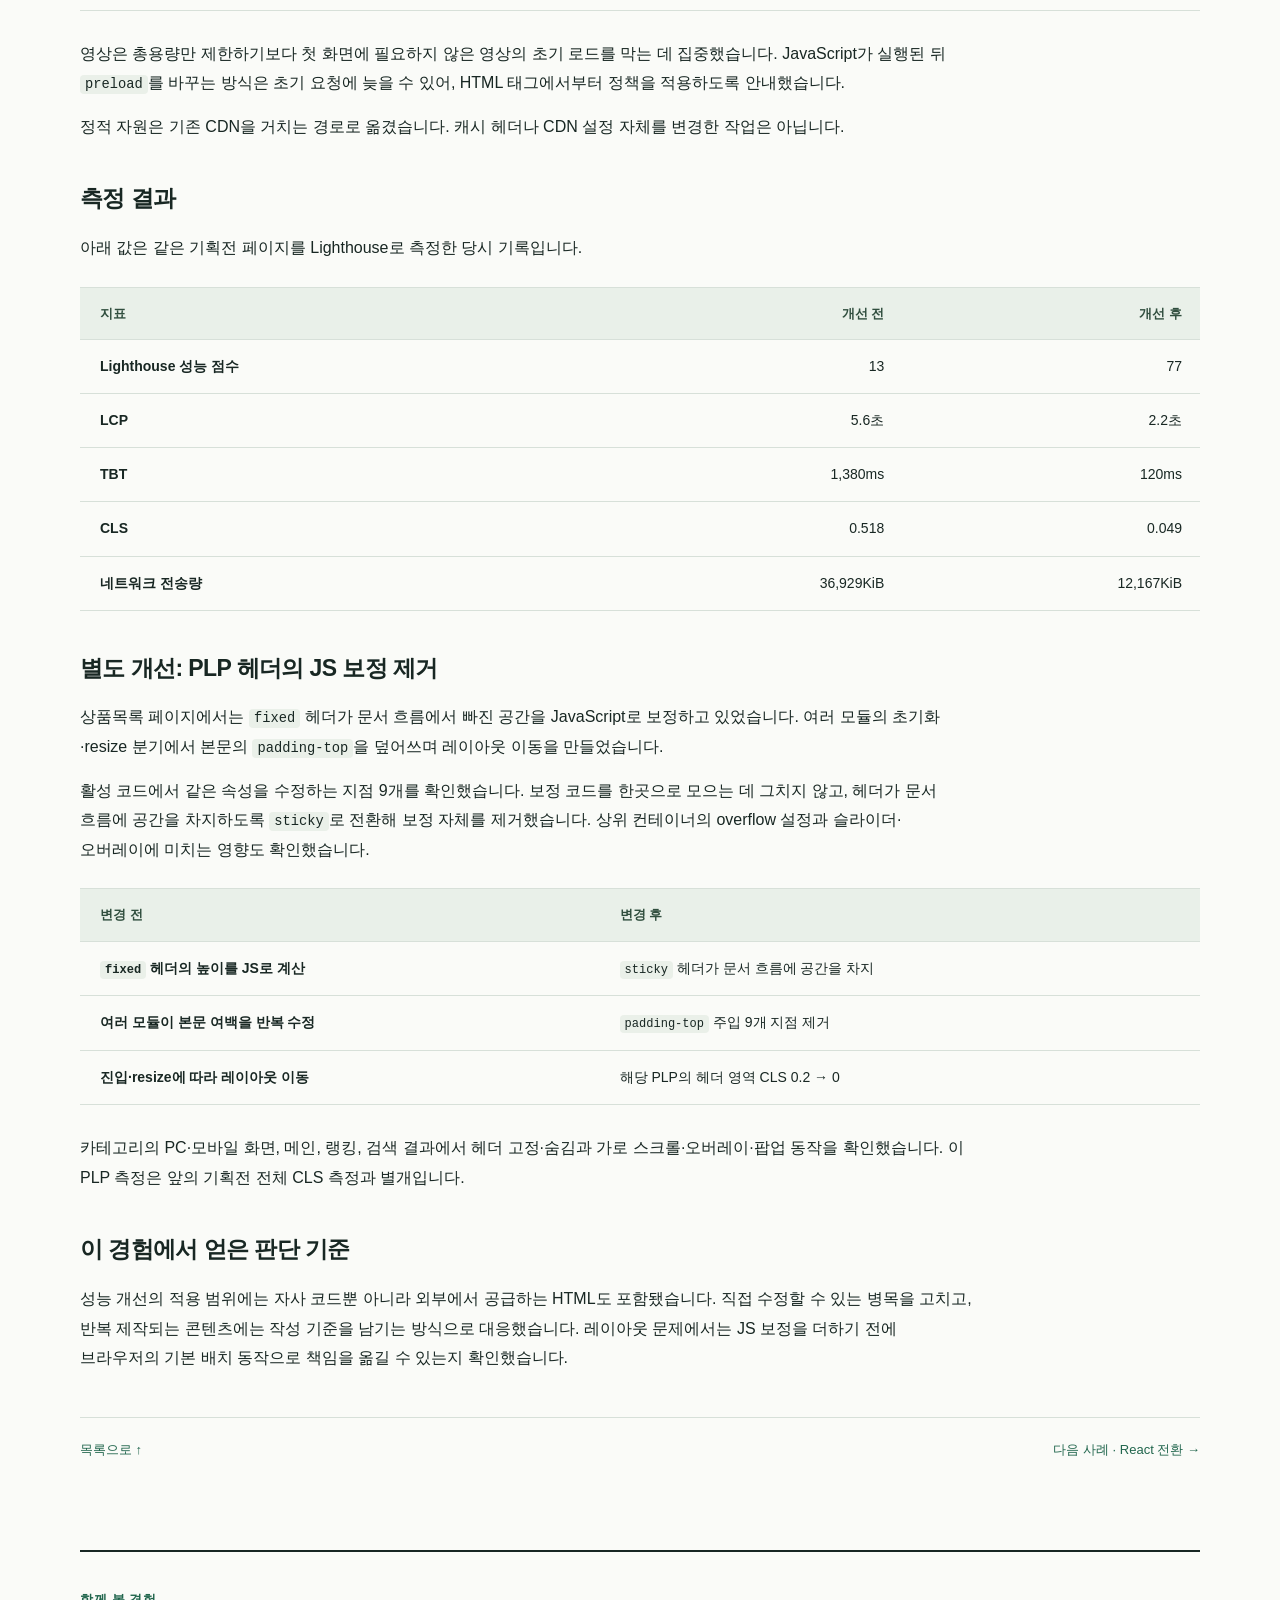
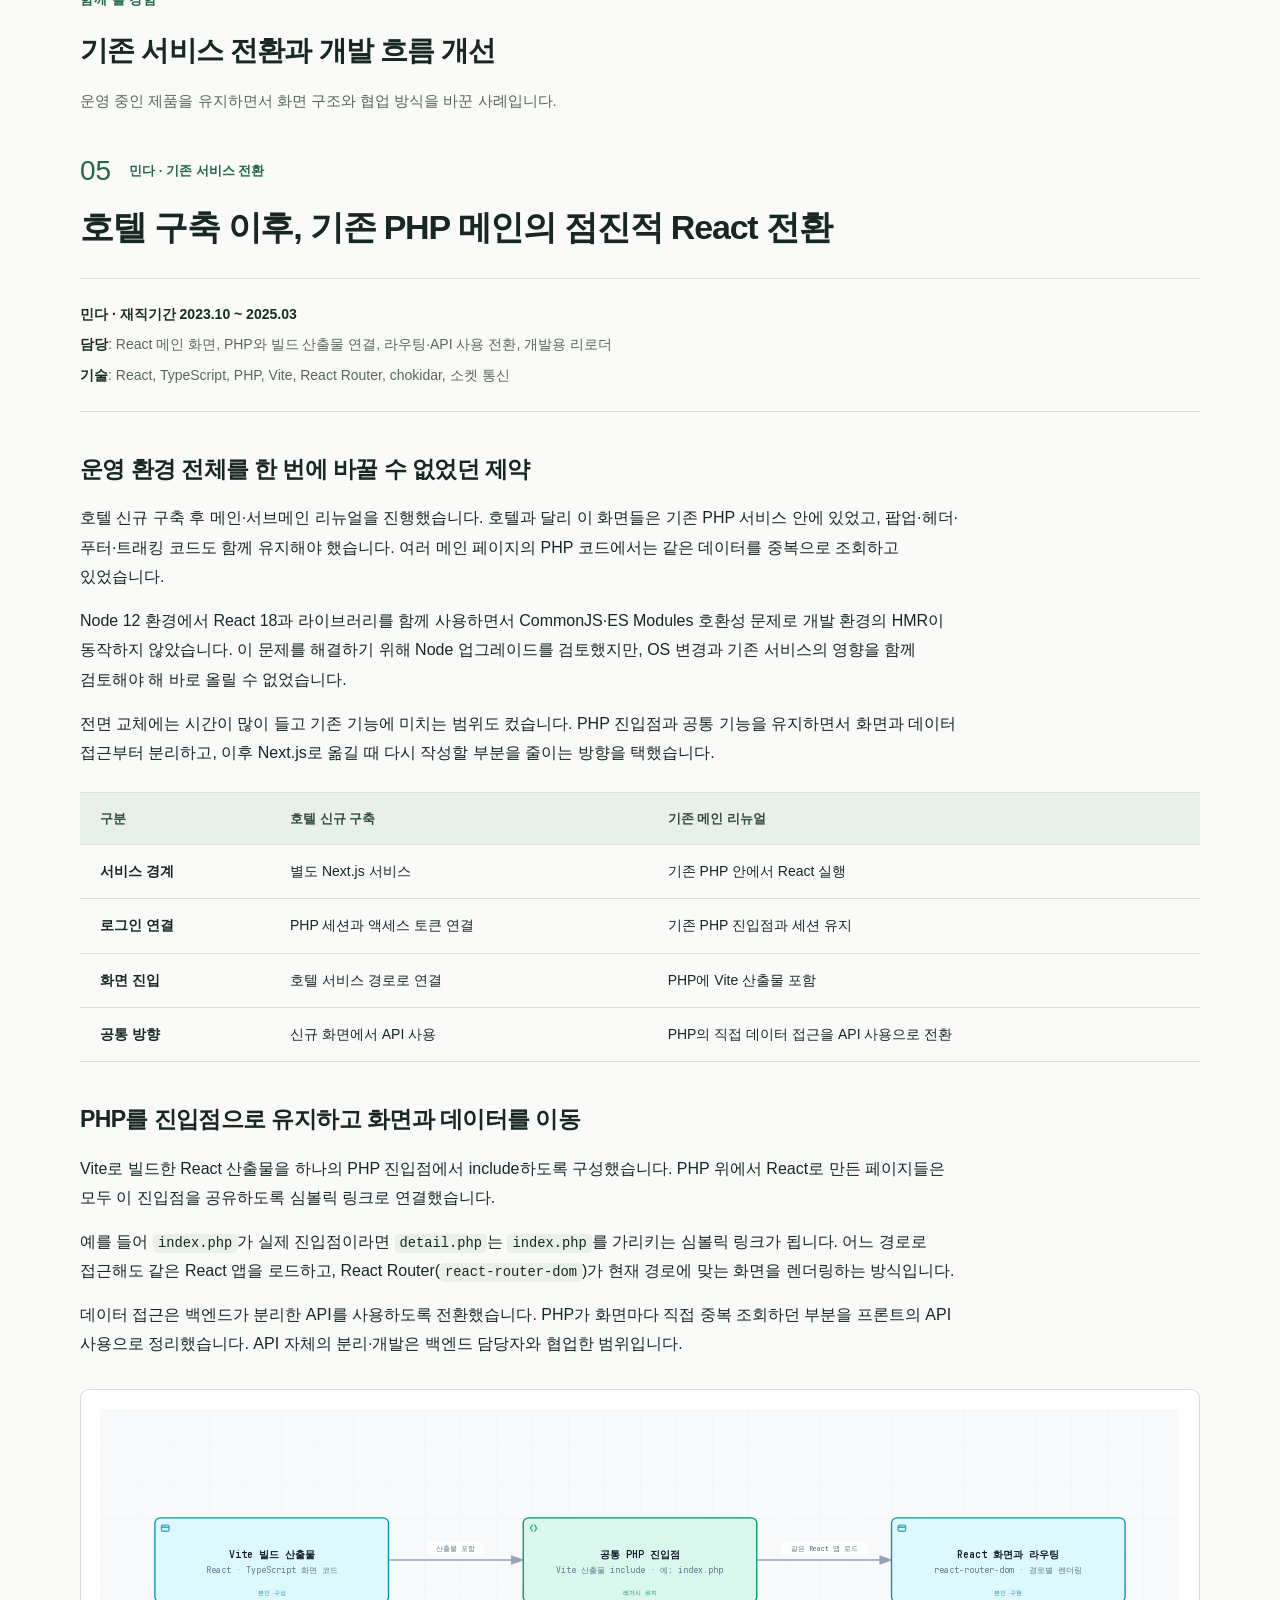
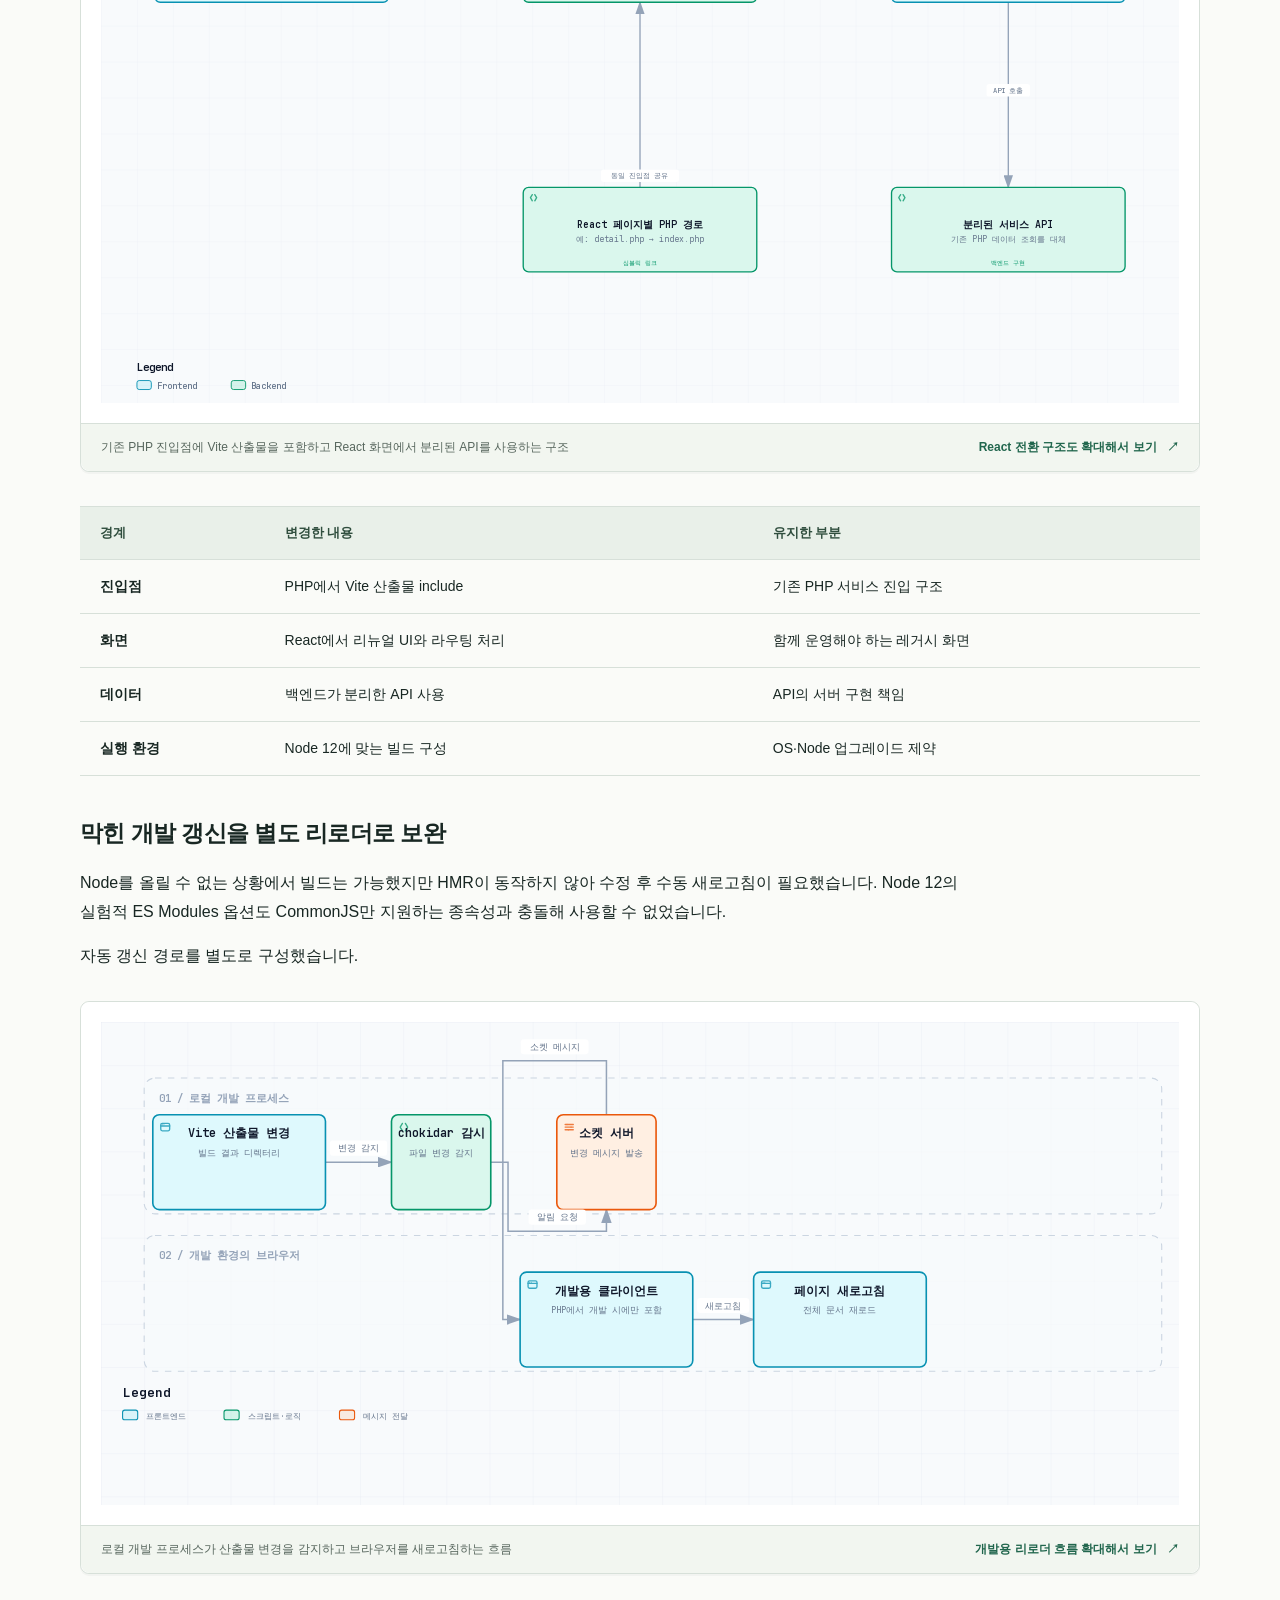
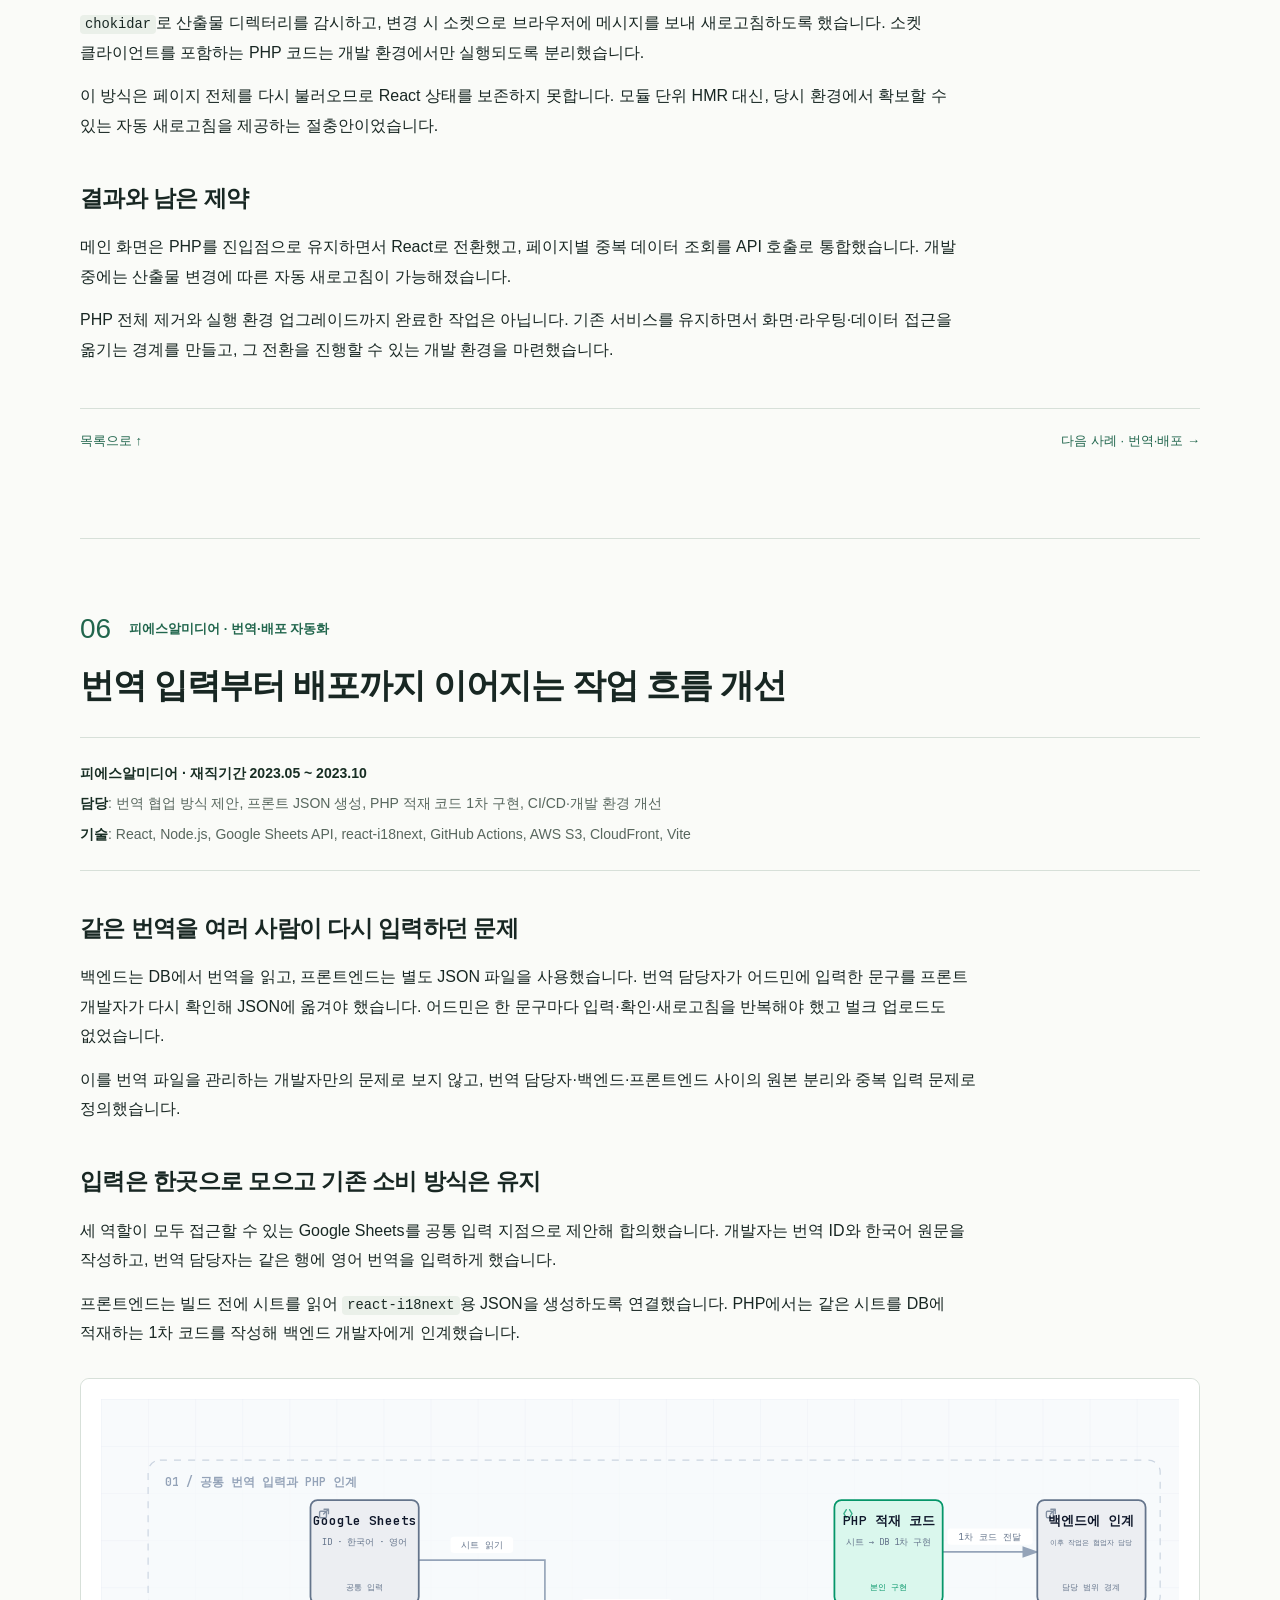
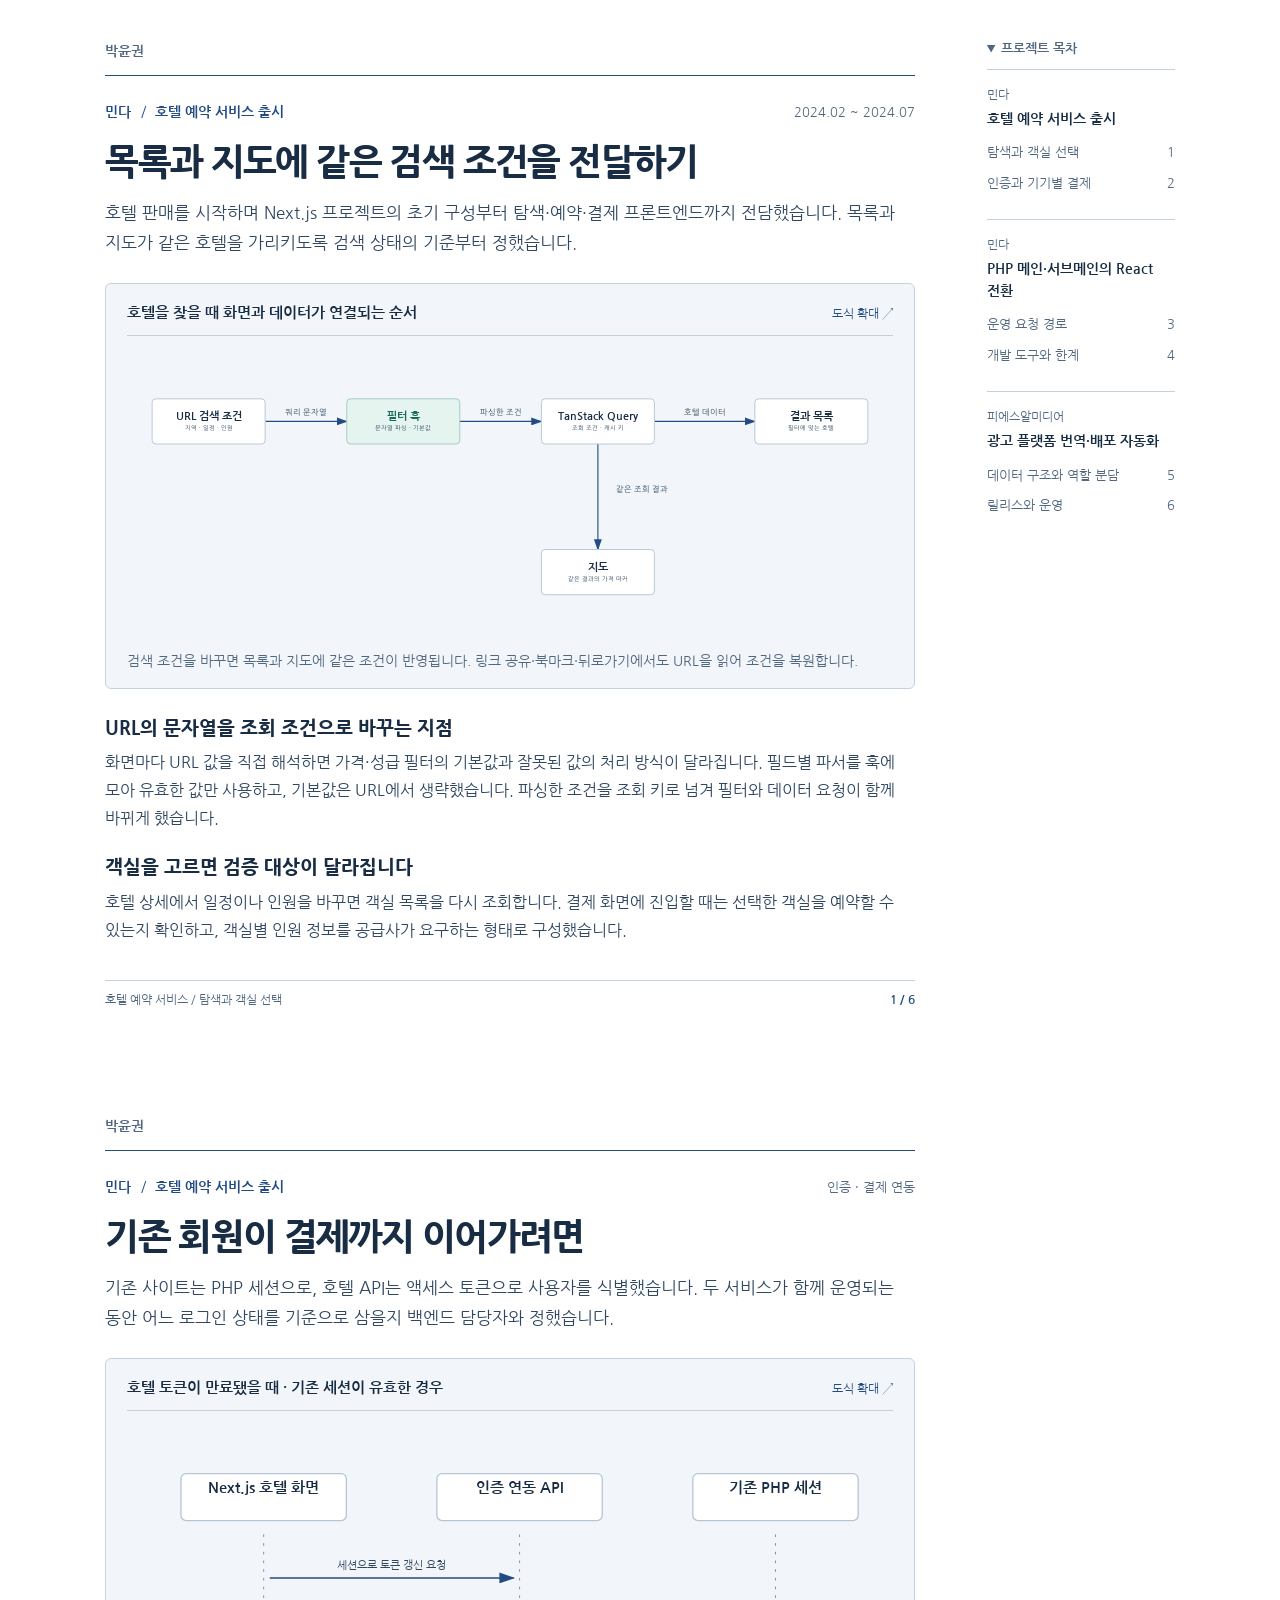
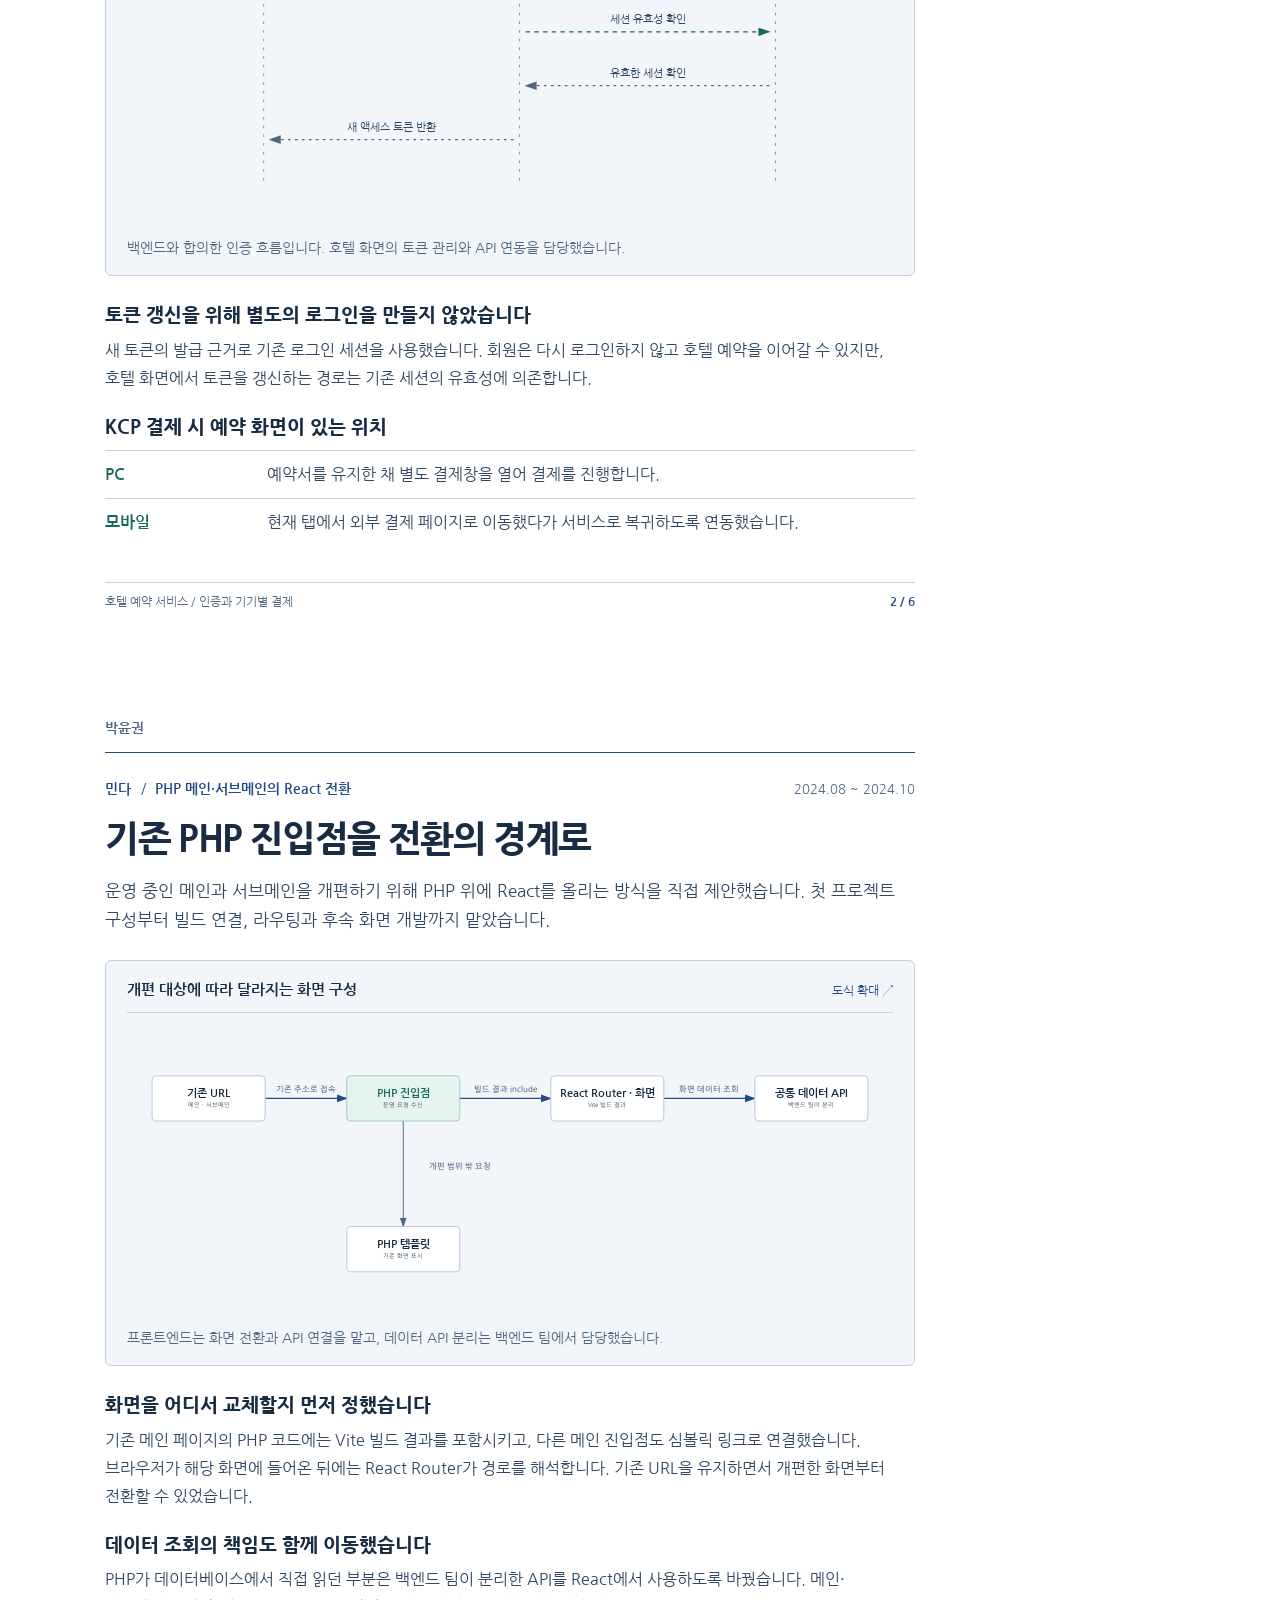
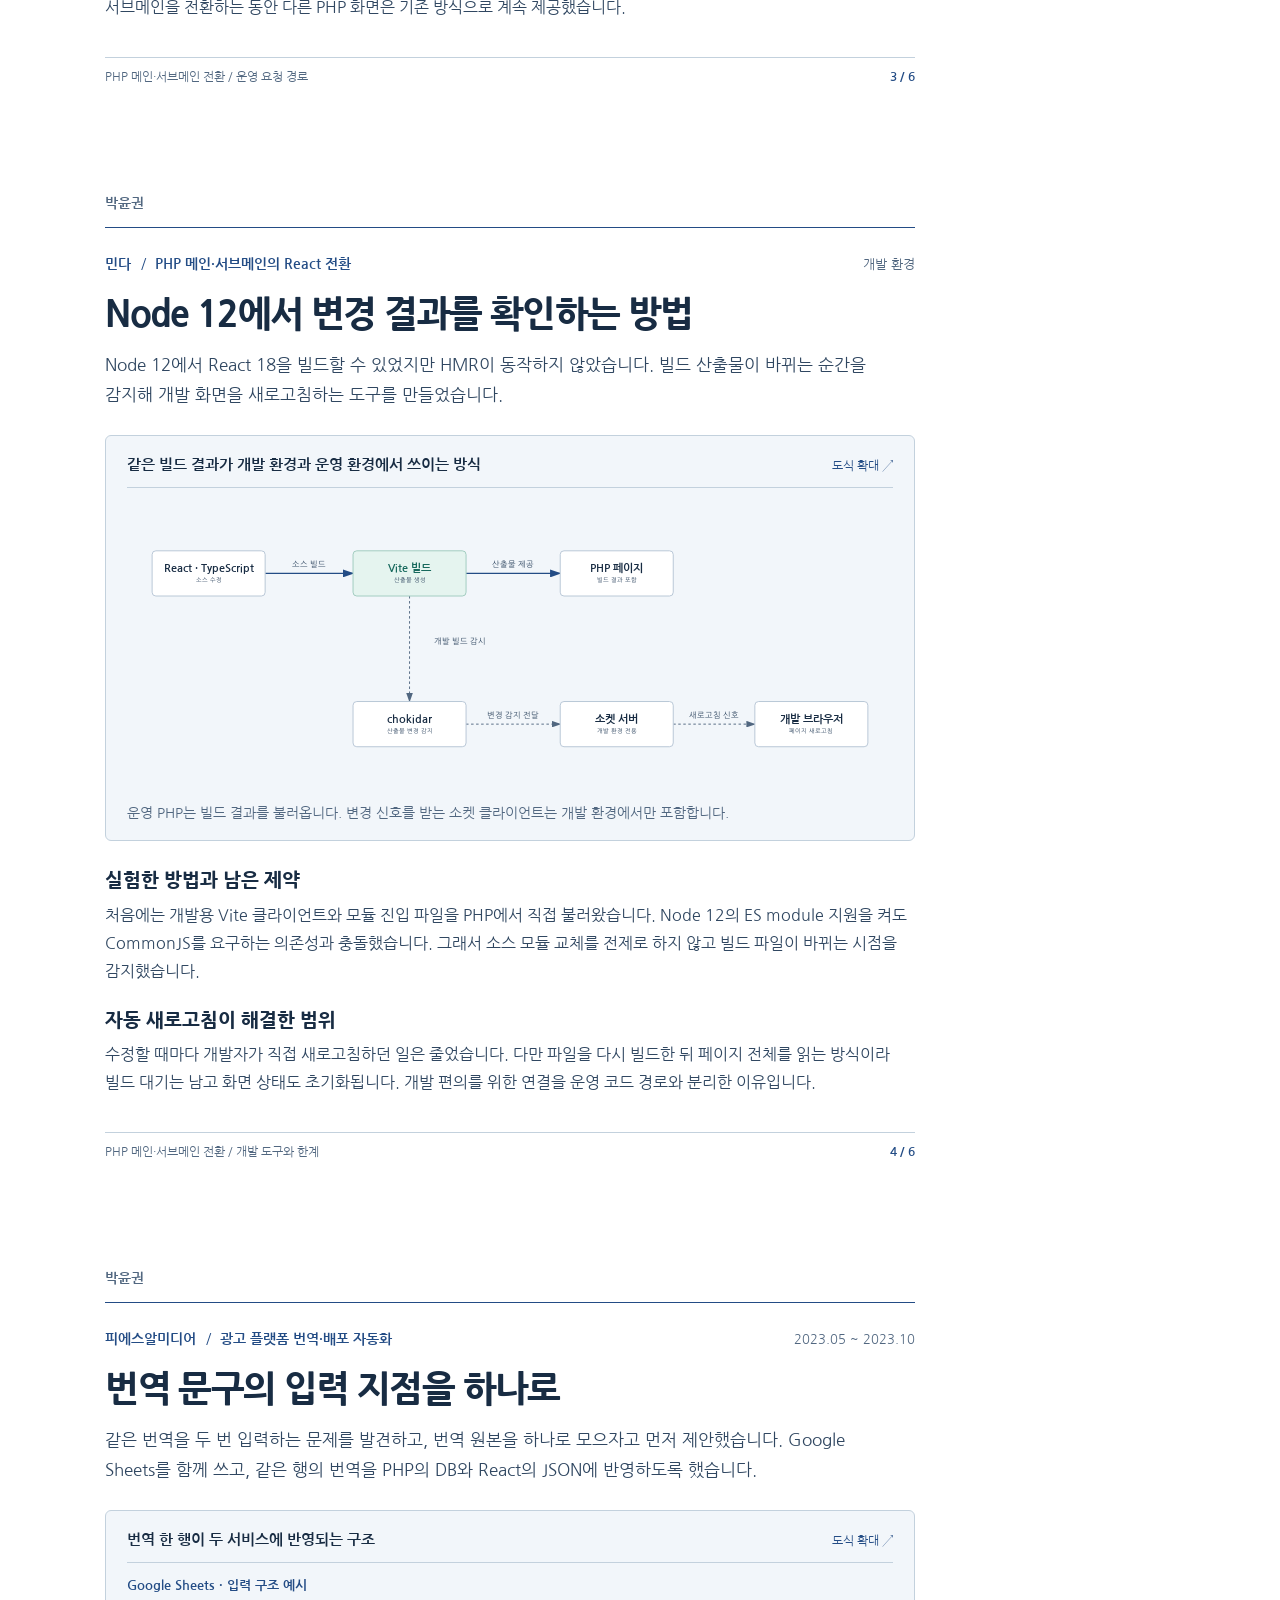
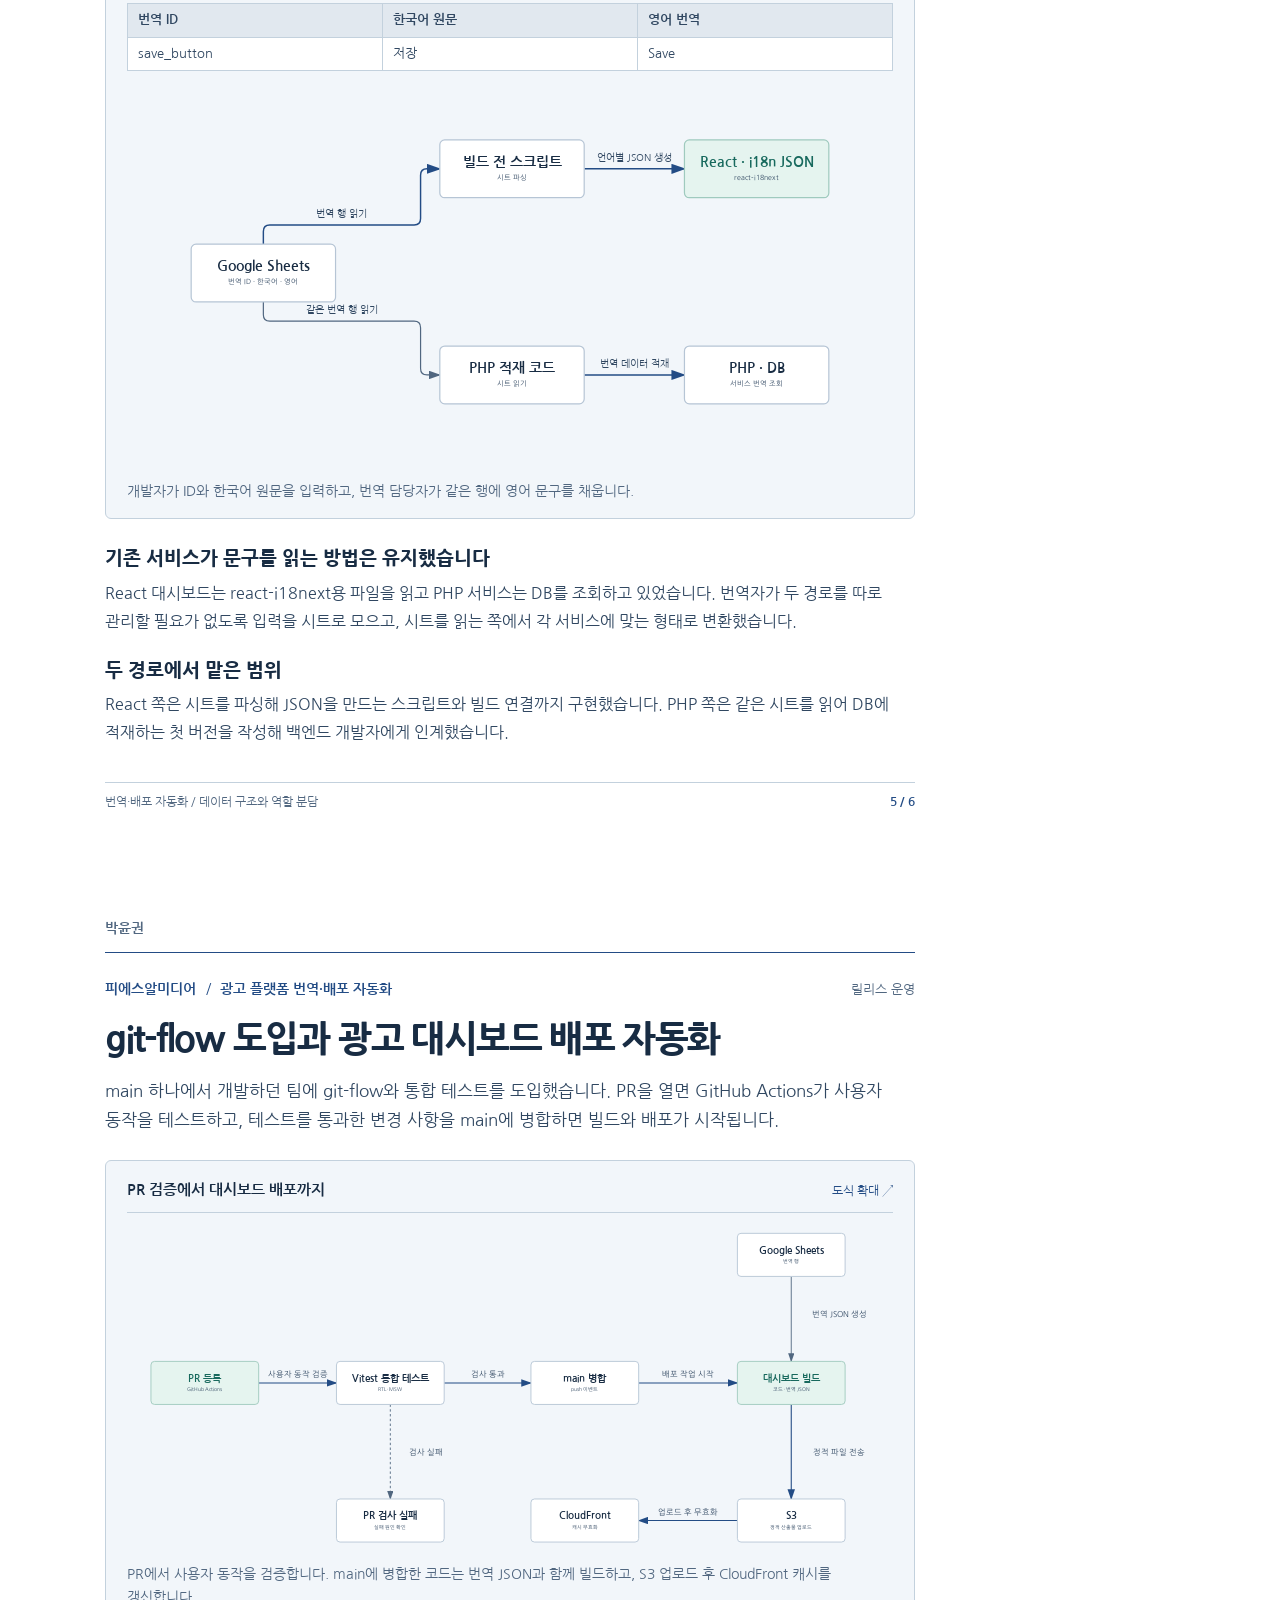
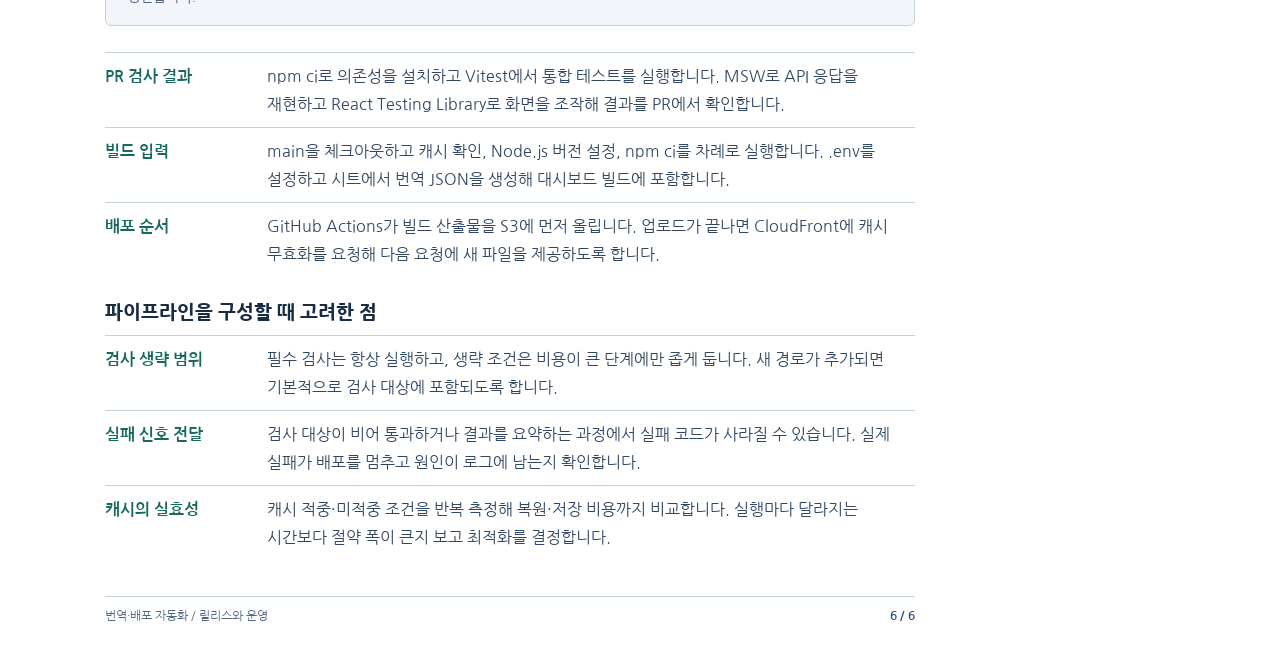
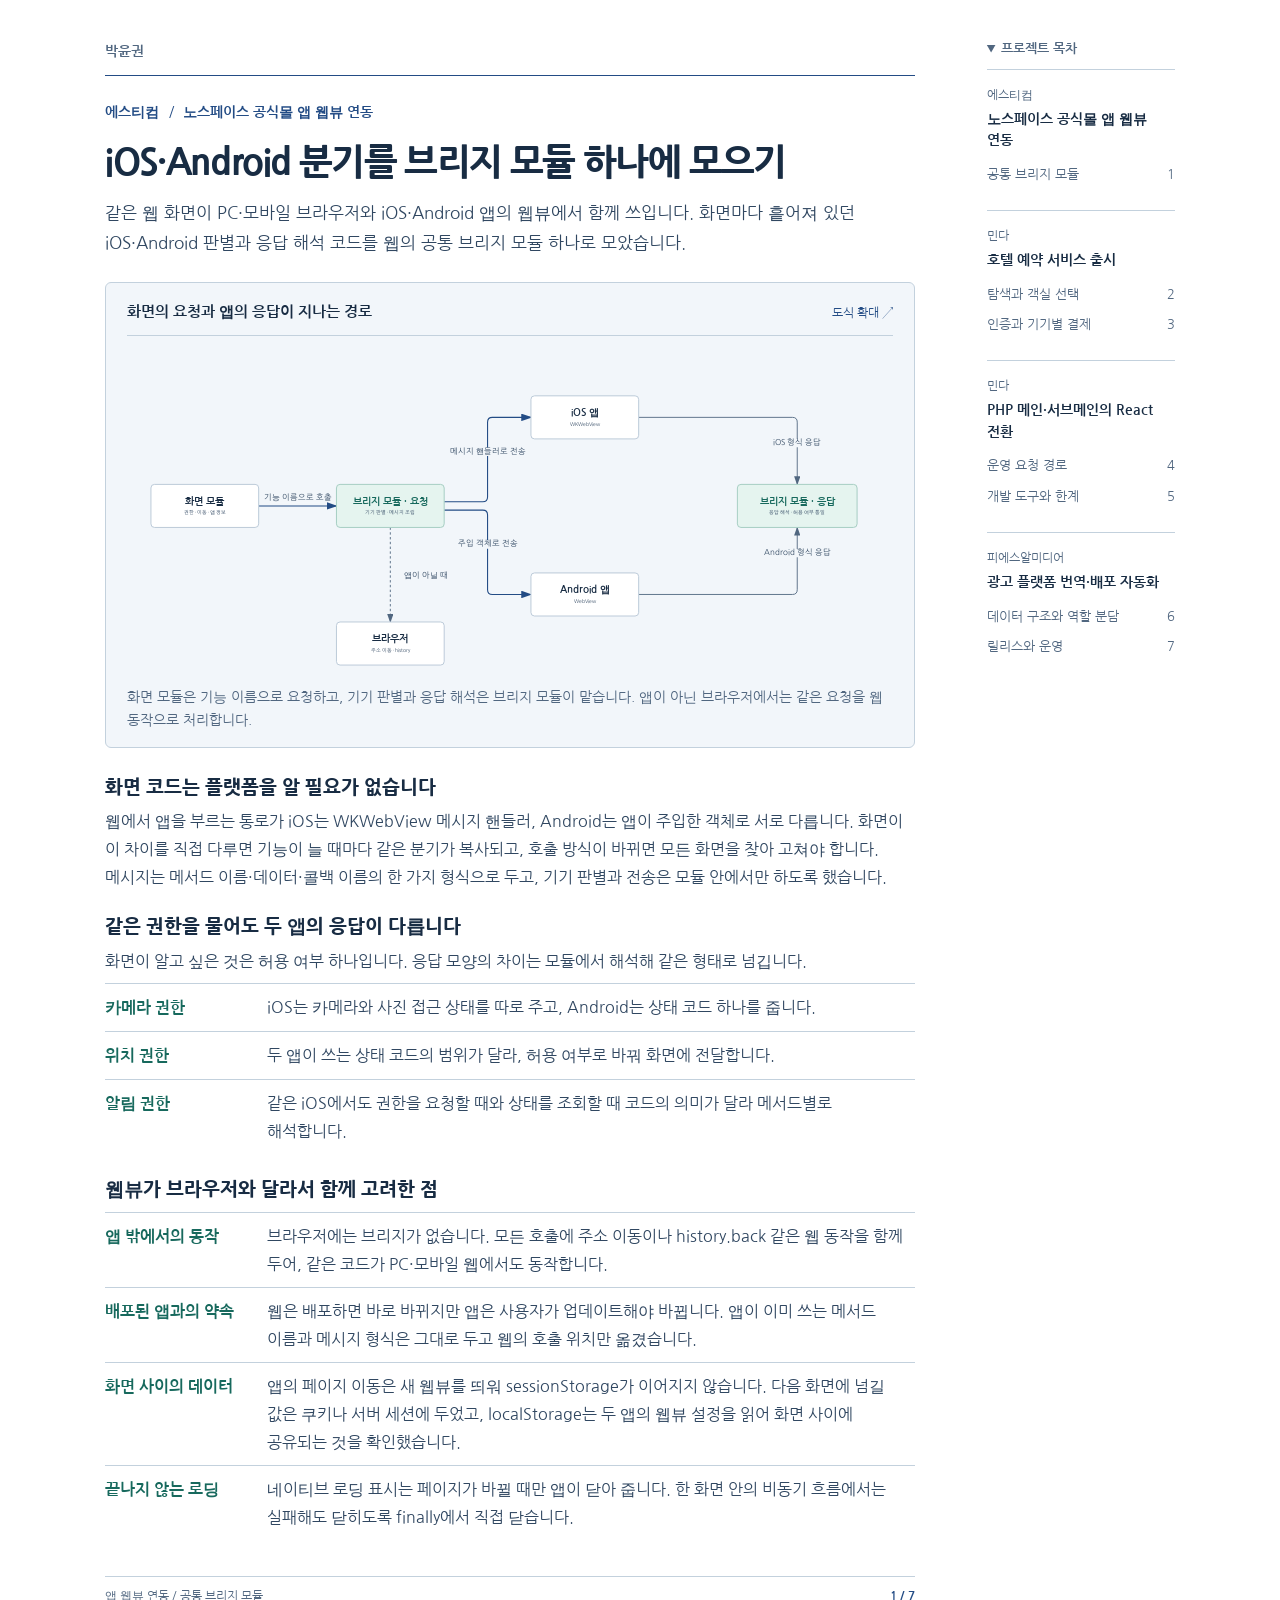
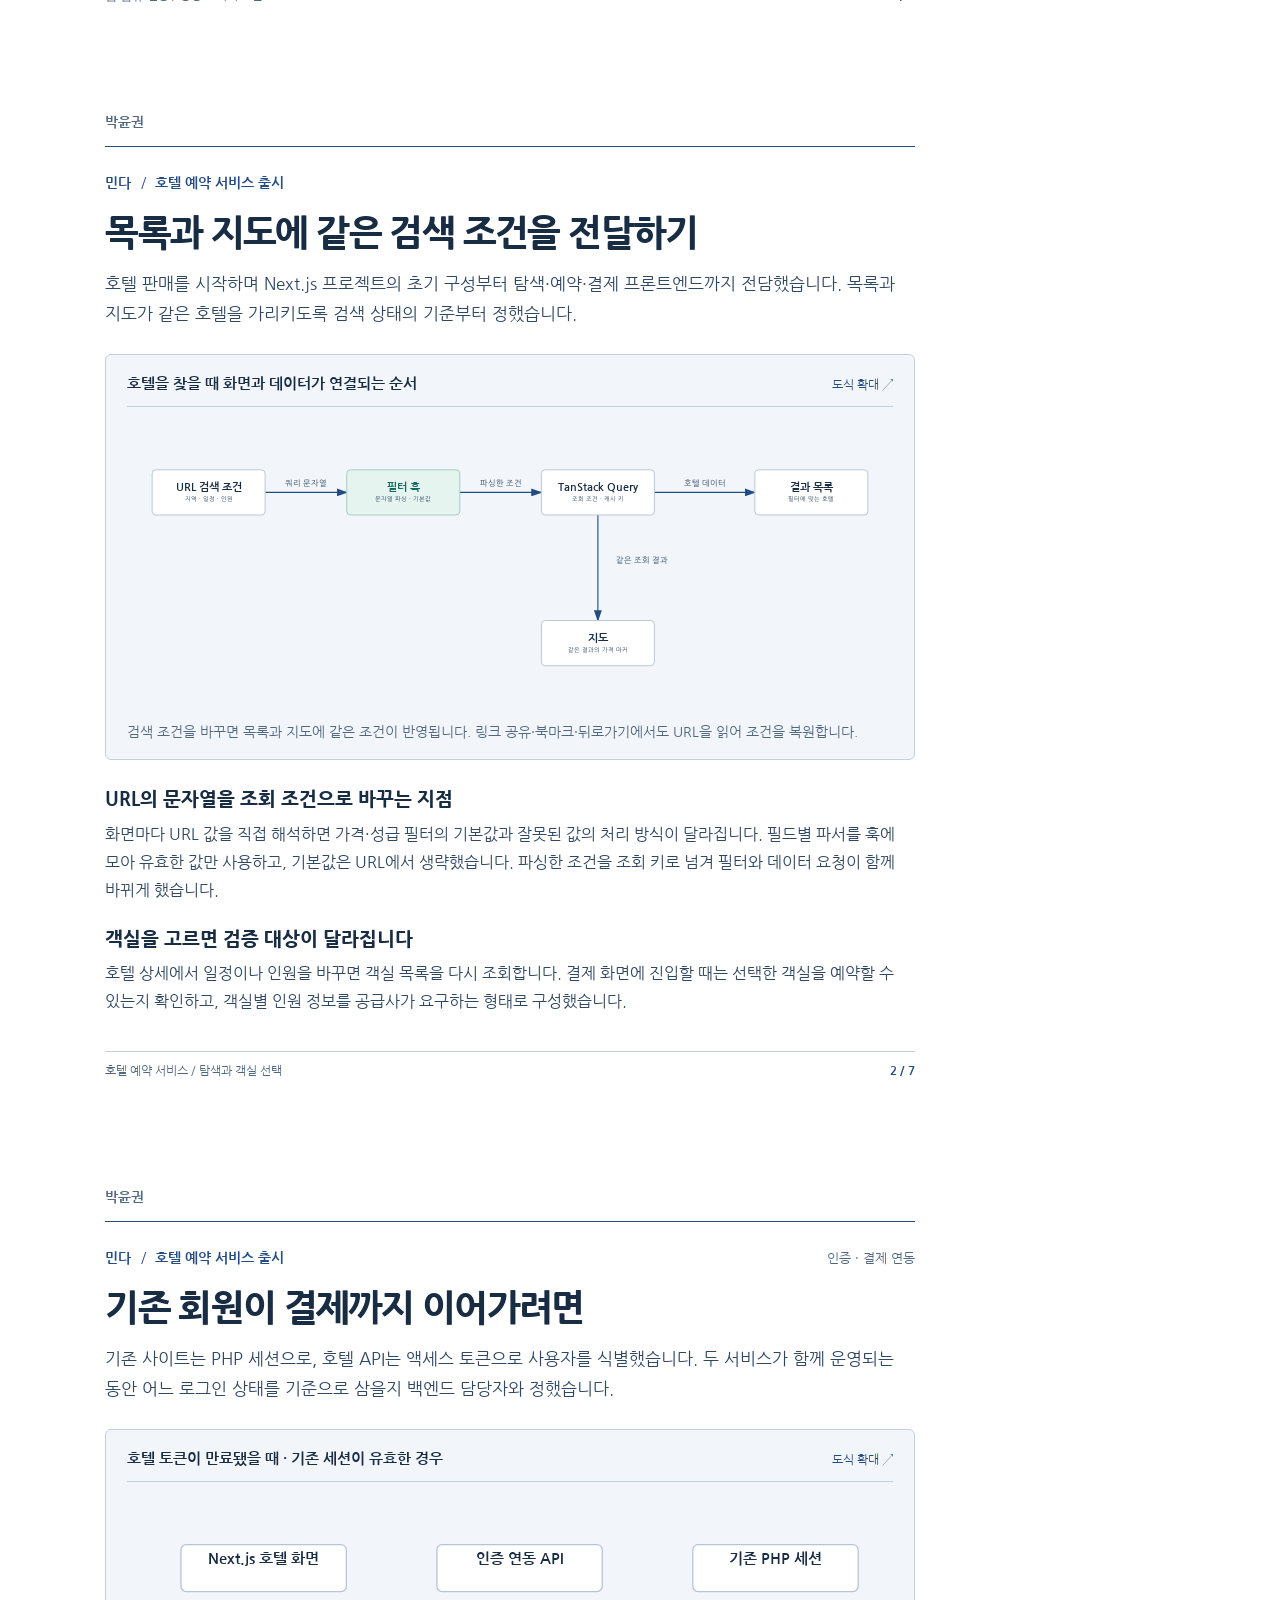
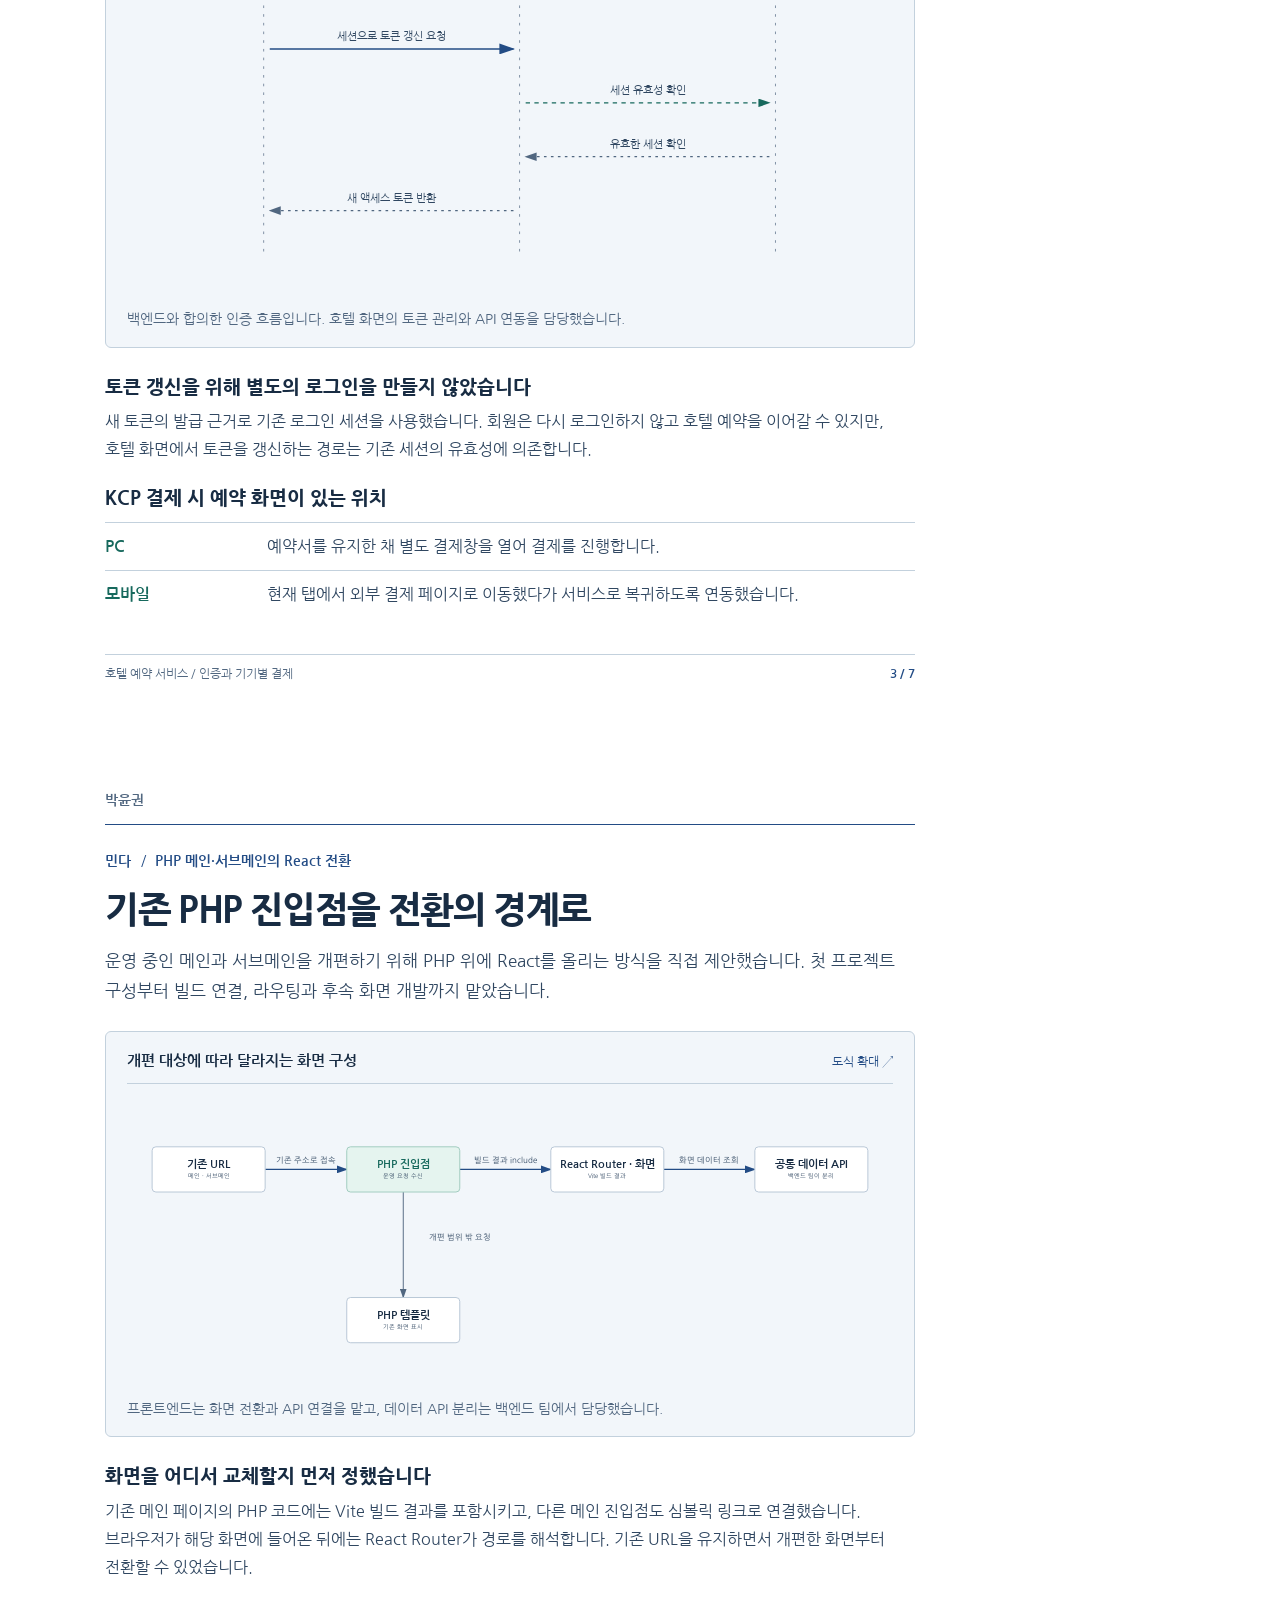
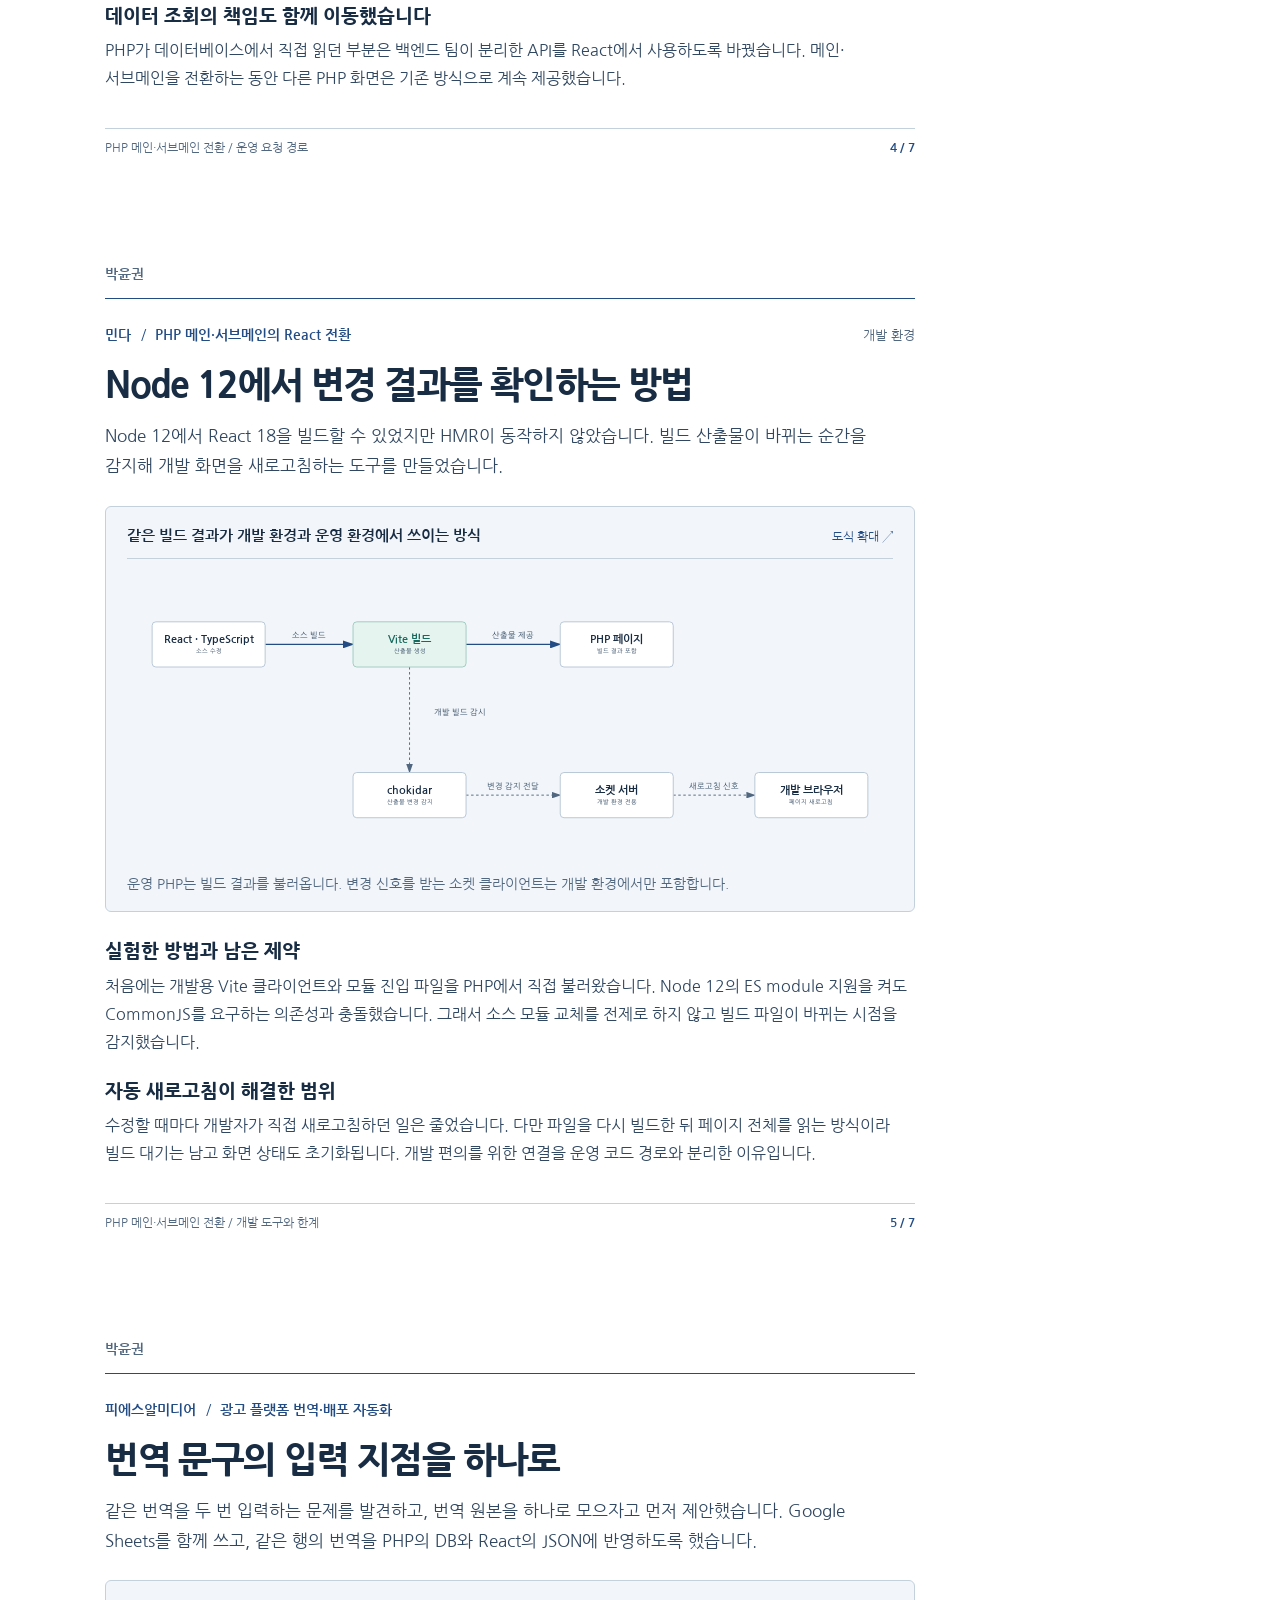
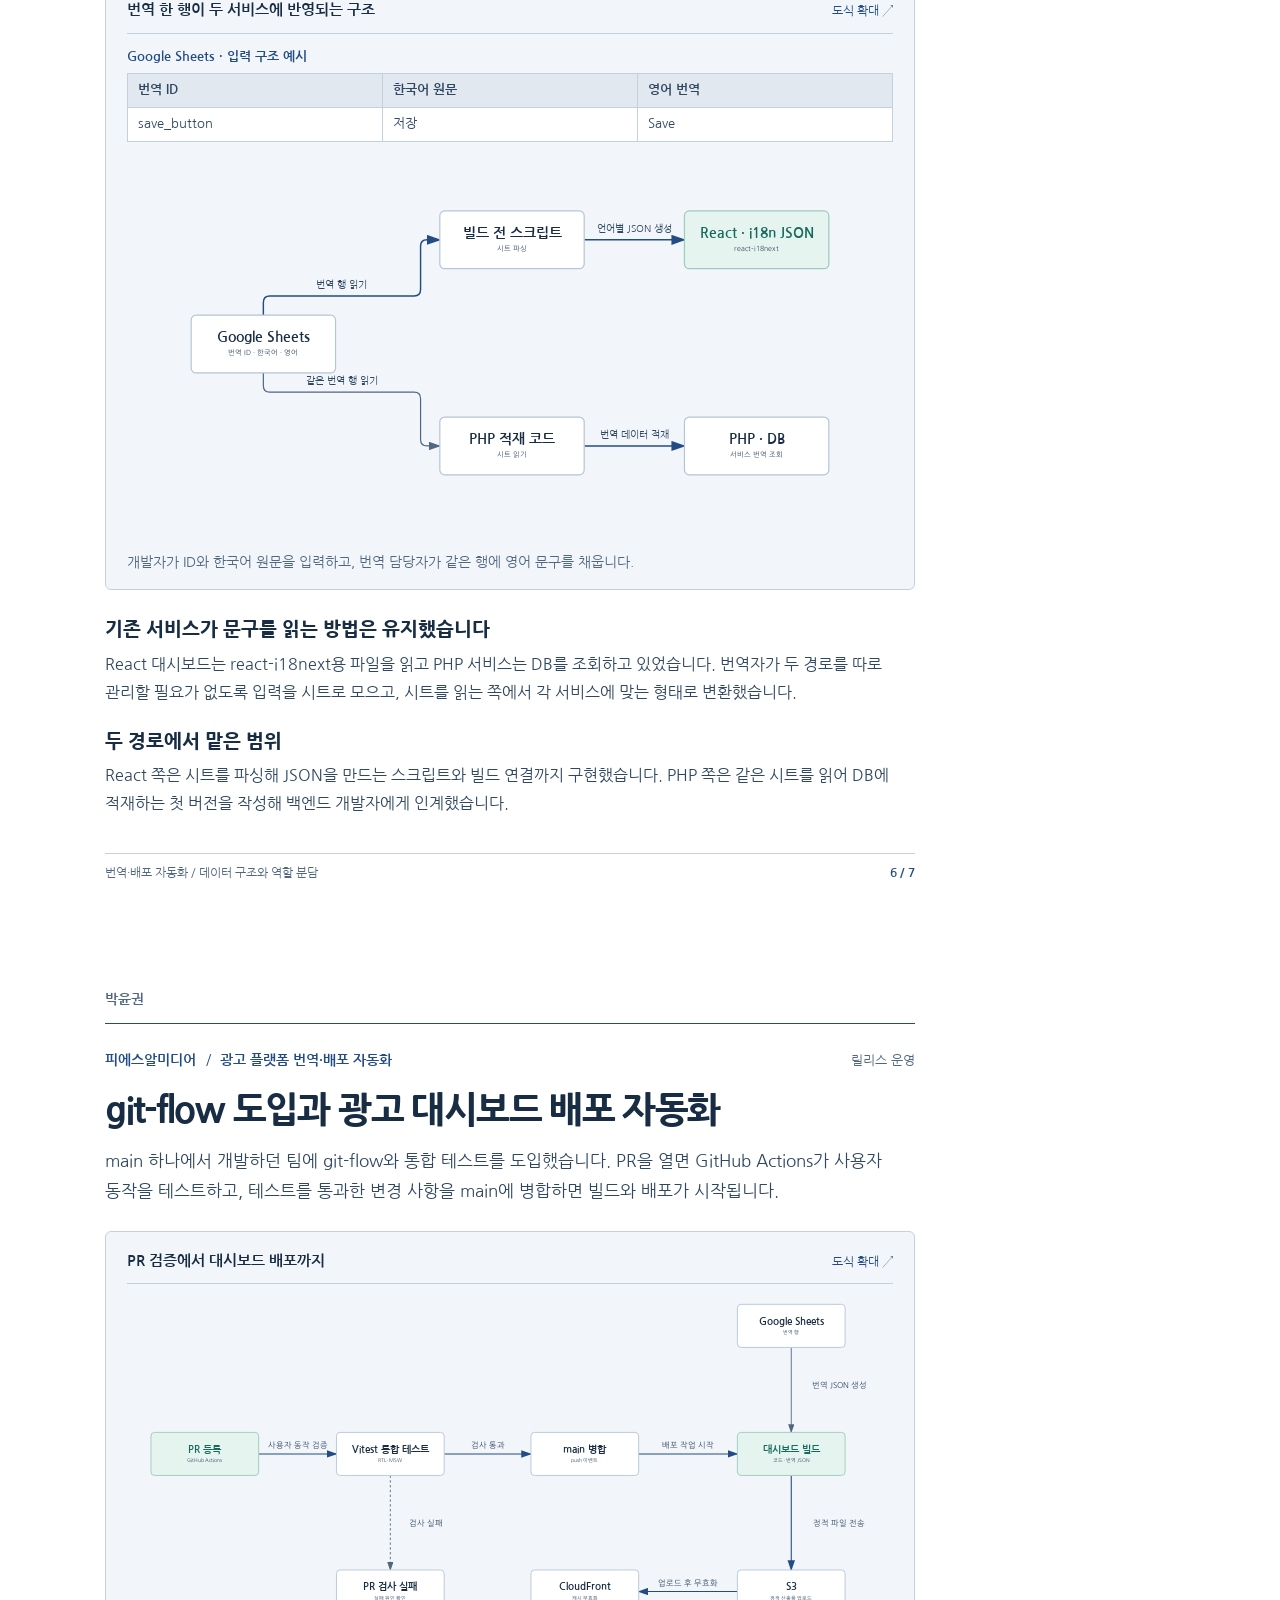
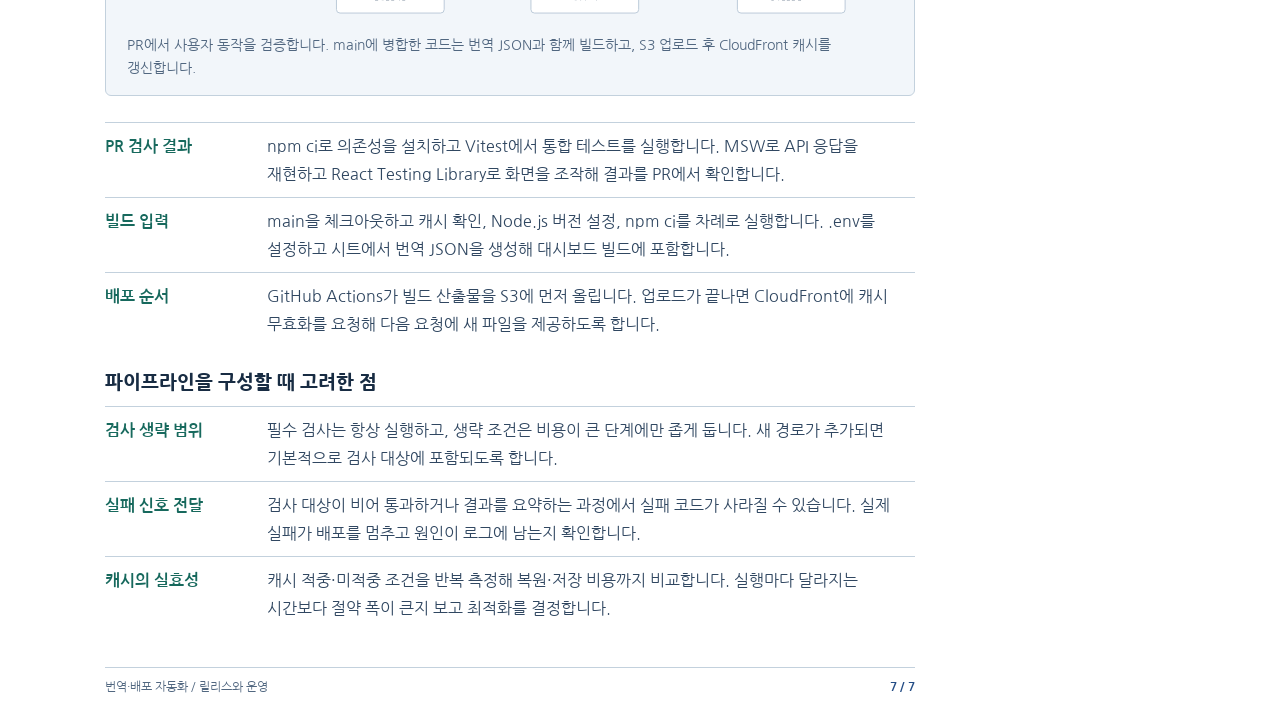
